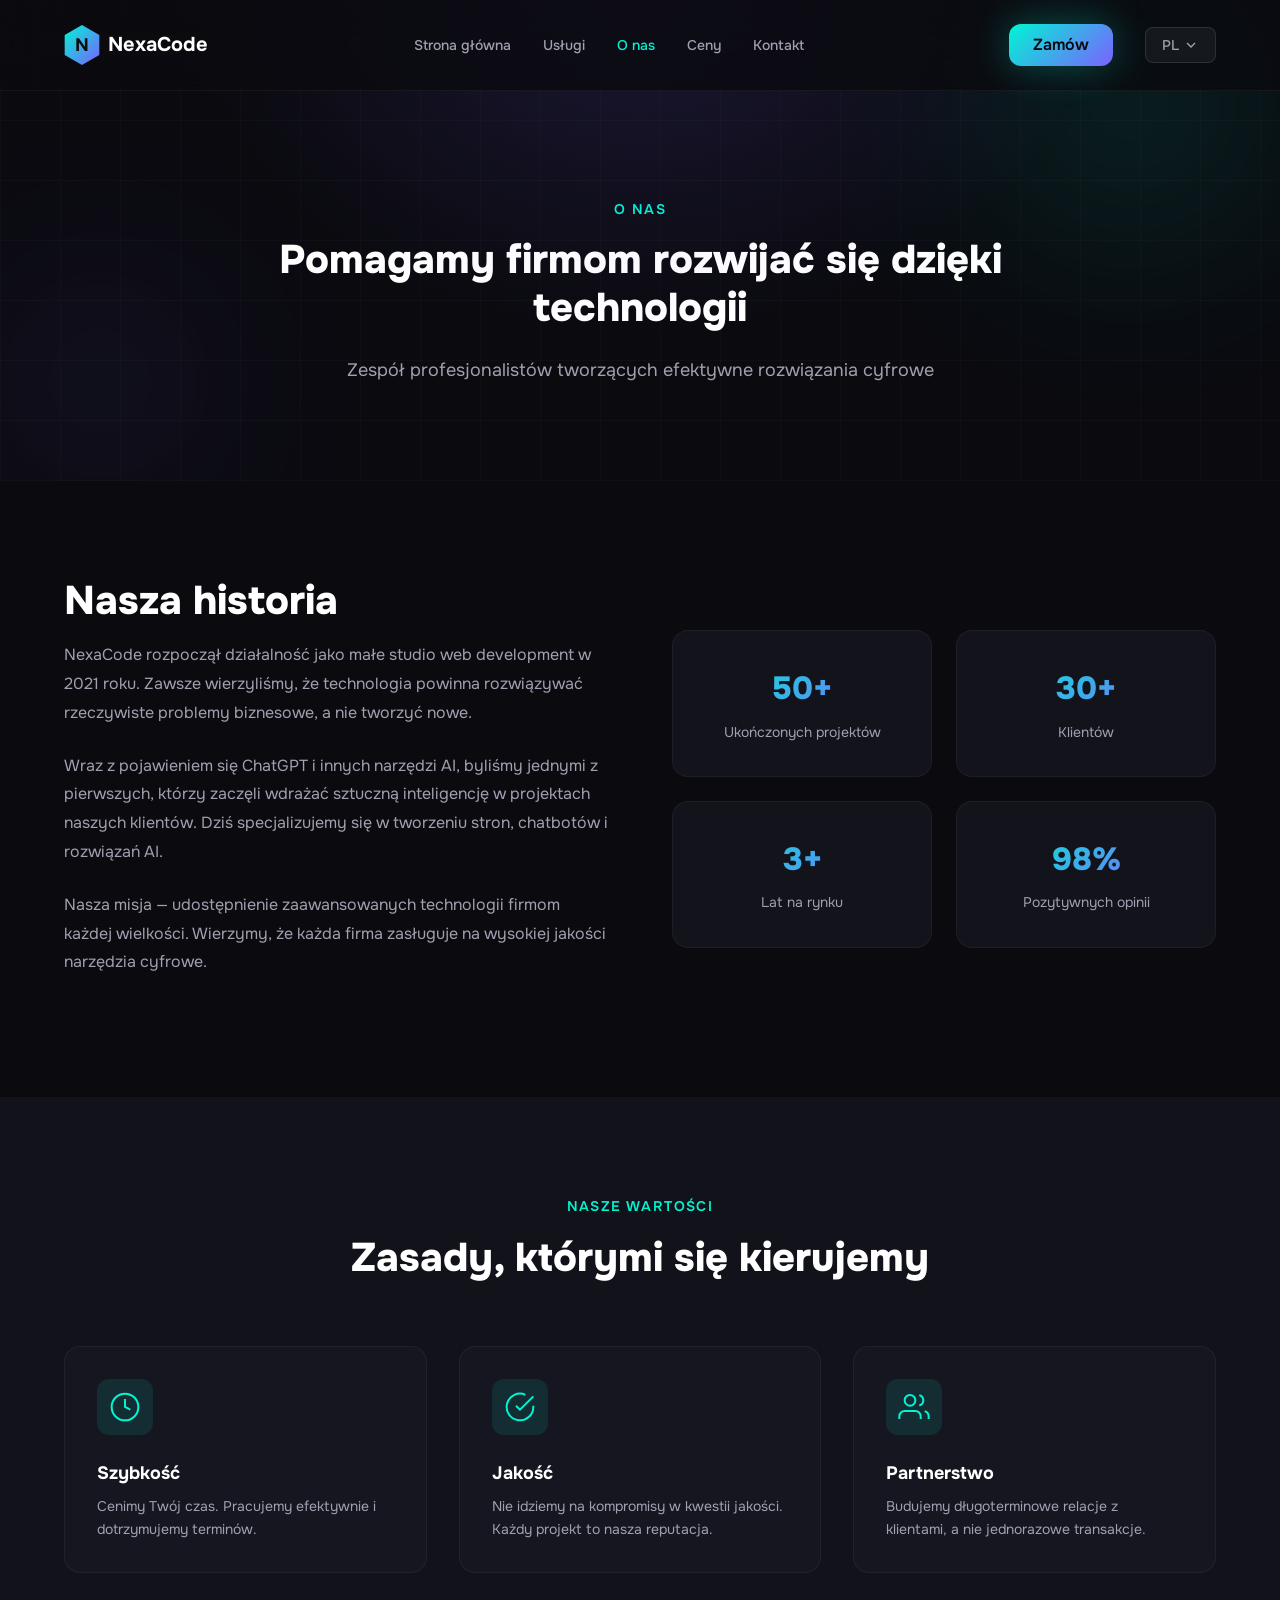
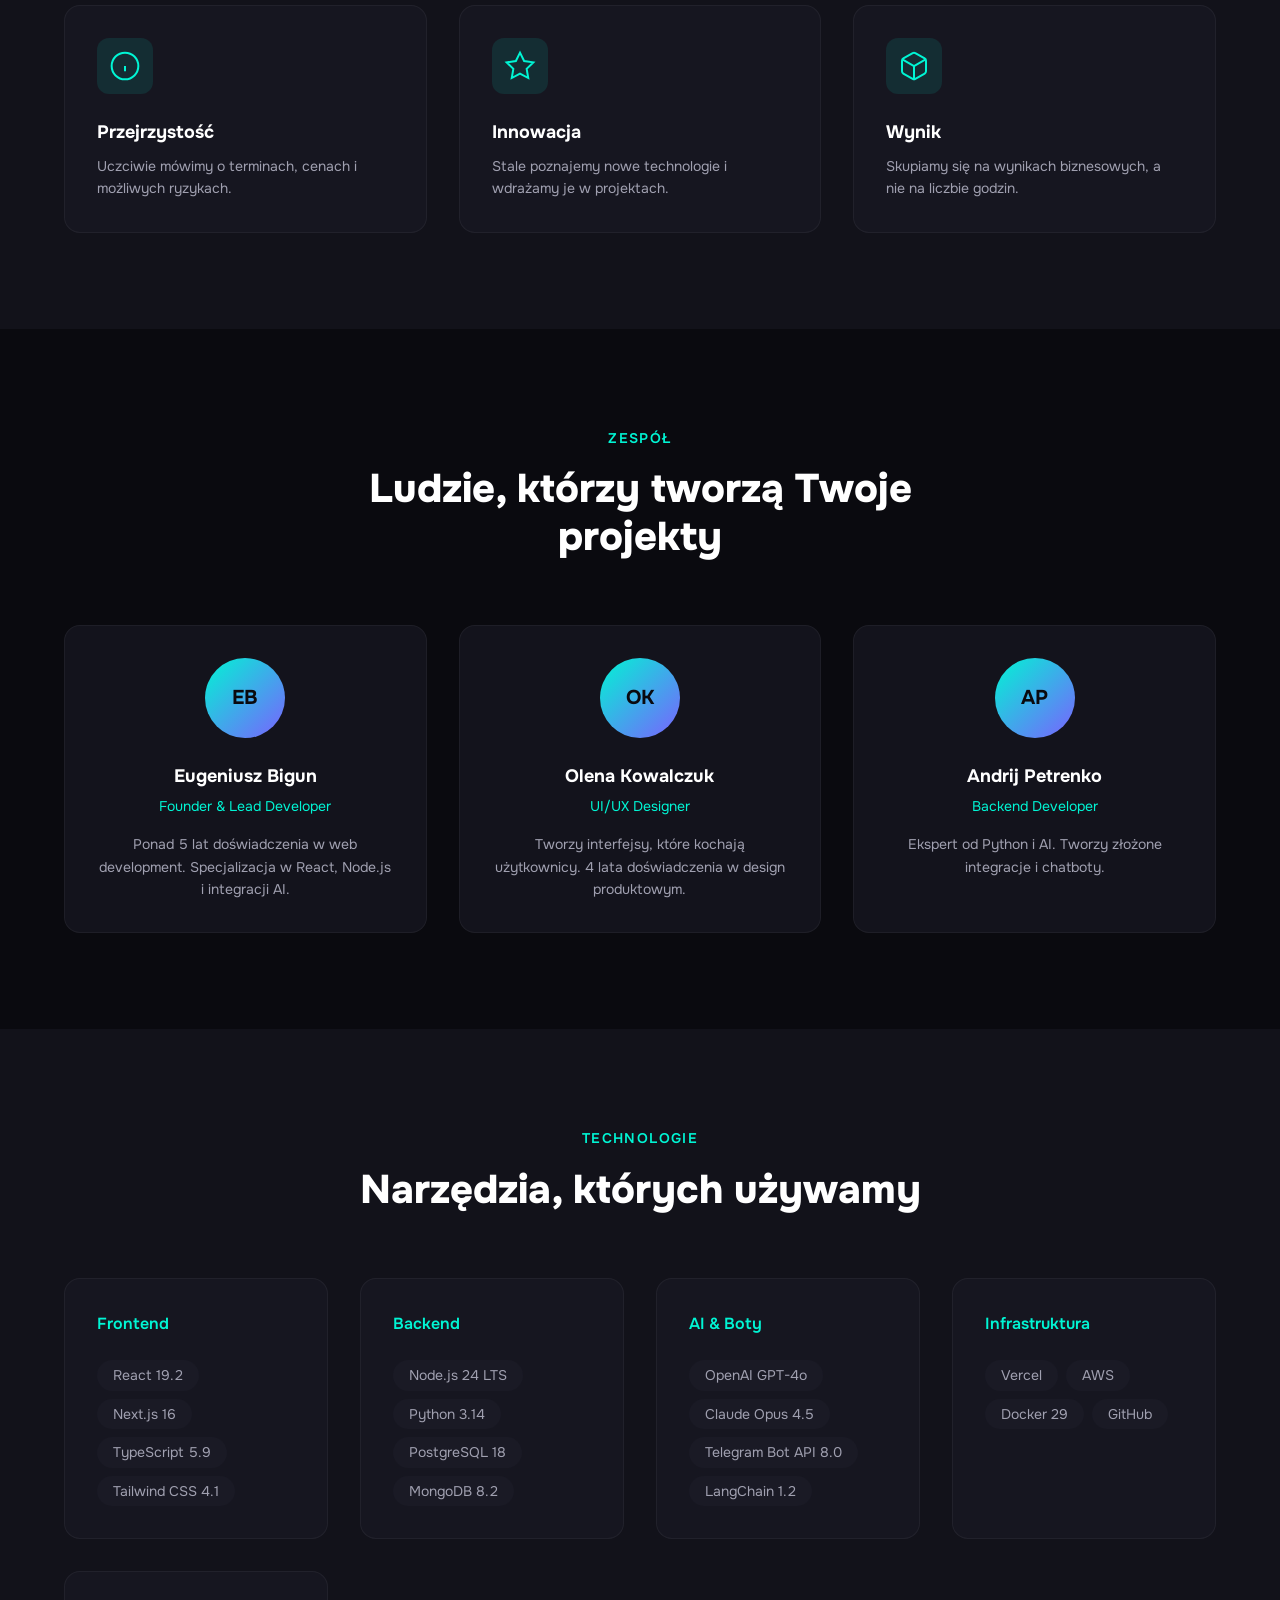
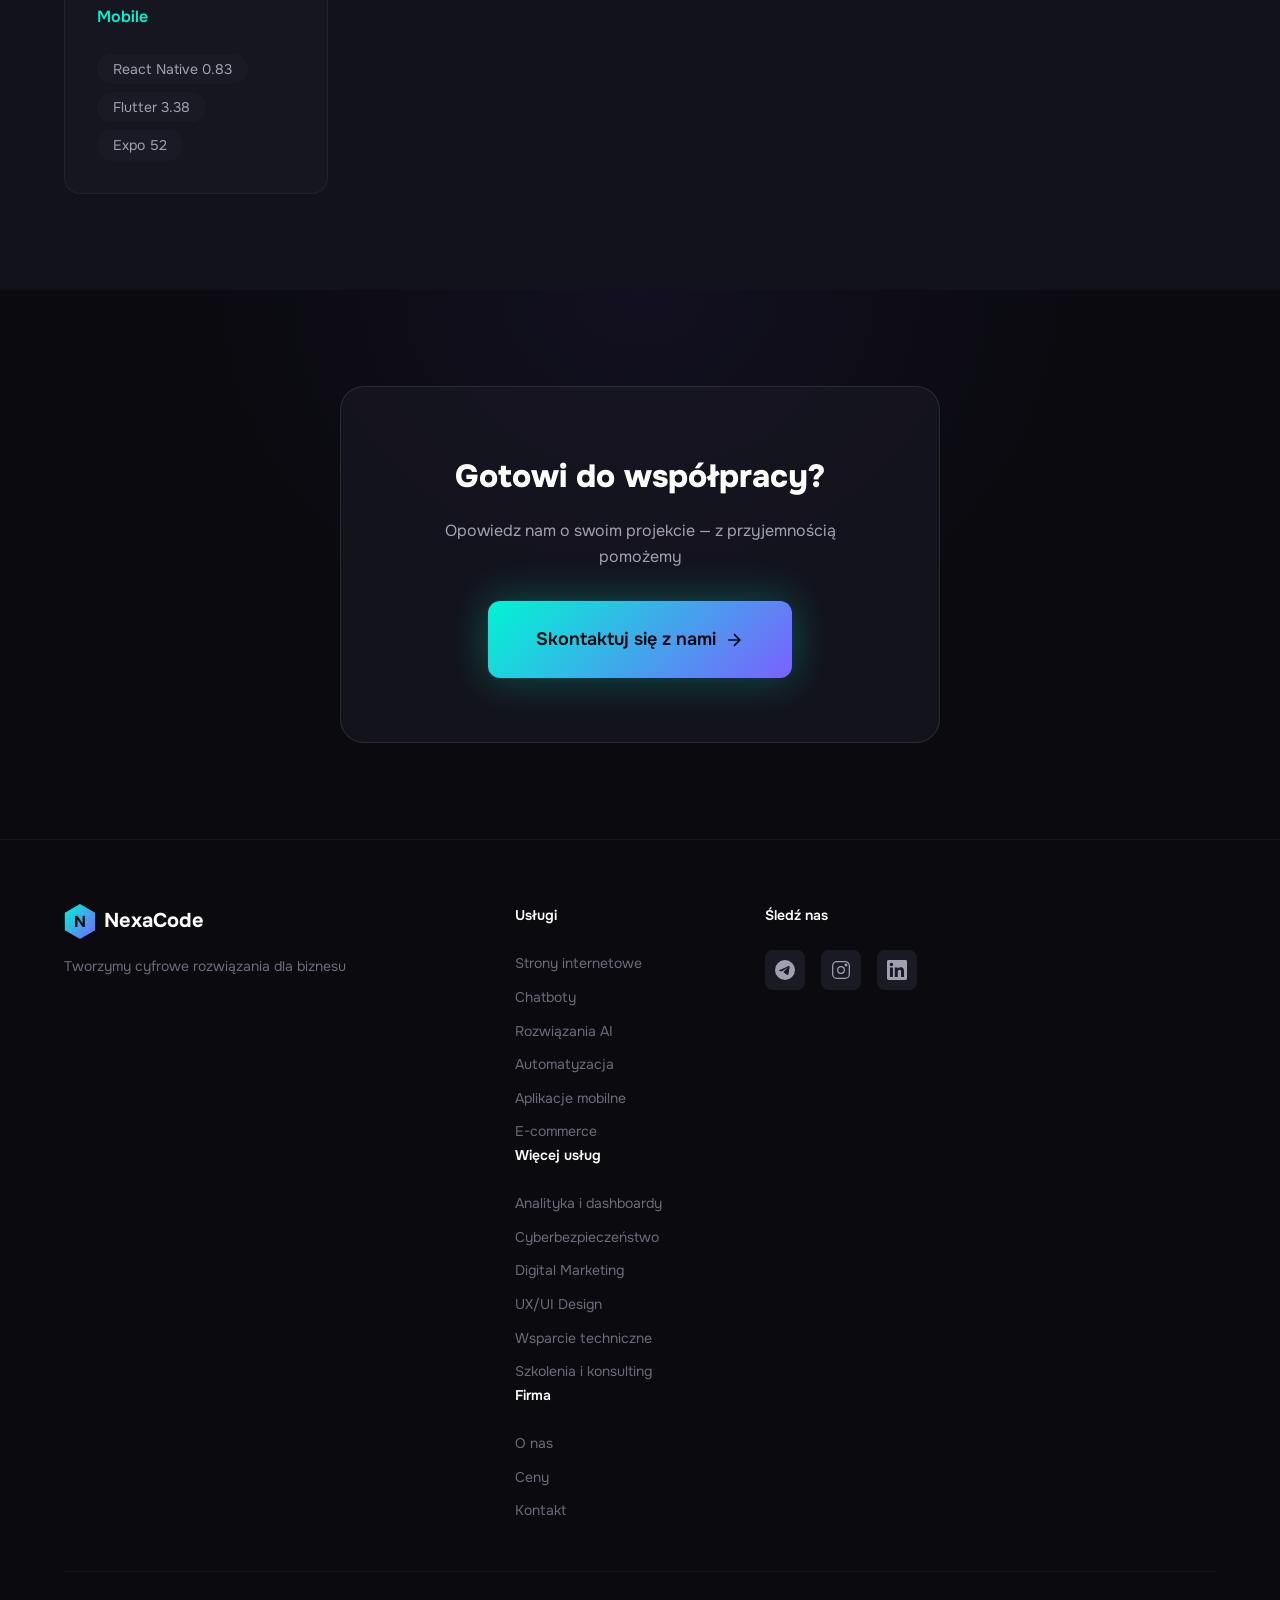
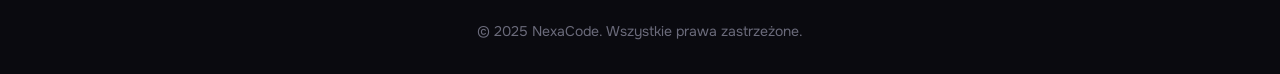
==== about.html @ 17b096fa "Initial commit" ====
<!DOCTYPE html>
<html lang="pl">
<head>
    <meta charset="UTF-8">
    <meta name="viewport" content="width=device-width, initial-scale=1.0">
    <title>O nas | NexaCode</title>
    <meta name="description" content="Zespół NexaCode — profesjonaliści w tworzeniu stron, chatbotów i rozwiązań AI">
    <link rel="preconnect" href="https://fonts.googleapis.com">
    <link rel="preconnect" href="https://fonts.gstatic.com" crossorigin>
    <link href="https://fonts.googleapis.com/css2?family=Onest:wght@300;400;500;600;700;800&display=swap" rel="stylesheet">
    <link rel="stylesheet" href="styles.css">
</head>
<body>
    <!-- Header -->
    <header class="header">
        <div class="container">
            <a href="index.html" class="logo">
                <svg class="logo-icon-svg" width="36" height="40" viewBox="0 0 36 40" fill="none">
                    <defs>
                        <linearGradient id="hexGradient" x1="0%" y1="0%" x2="100%" y2="100%">
                            <stop offset="0%" style="stop-color:#00F5D4"/>
                            <stop offset="100%" style="stop-color:#7B61FF"/>
                        </linearGradient>
                    </defs>
                    <path d="M18 0L35.3205 10V30L18 40L0.679492 30V10L18 0Z" fill="url(#hexGradient)"/>
                    <text x="18" y="26" text-anchor="middle" fill="#0D0D0D" font-family="Onest, sans-serif" font-size="18" font-weight="700">N</text>
                </svg>
                <span class="logo-text">NexaCode</span>
            </a>
            <nav class="nav">
                <ul class="nav-list">
                    <li><a href="index.html" data-i18n="home">Strona główna</a></li>
                    <li><a href="services.html" data-i18n="services">Usługi</a></li>
                    <li><a href="about.html" class="active" data-i18n="about">O nas</a></li>
                    <li><a href="pricing.html" data-i18n="pricing">Ceny</a></li>
                    <li><a href="contact.html" data-i18n="contact">Kontakt</a></li>
                </ul>
            </nav>
            <div class="header-actions">
                <a href="contact.html" class="btn btn-primary header-cta" data-i18n="order-button">Zamów</a>
                <div class="lang-switcher">
                    <button class="lang-switcher-toggle">
                        <span class="lang-current">PL</span>
                        <svg viewBox="0 0 24 24" fill="none" stroke="currentColor" stroke-width="2" width="16" height="16">
                            <path d="M6 9l6 6 6-6"/>
                        </svg>
                    </button>
                    <div class="lang-dropdown">
                        <button class="lang-option lang-btn" data-lang="pl">🇵🇱 Polski</button>
                        <button class="lang-option lang-btn" data-lang="uk">🇺🇦 Українська</button>
                        <button class="lang-option lang-btn" data-lang="en">🇬🇧 English</button>
                    </div>
                </div>
            </div>
            <button class="mobile-menu-btn" aria-label="Menu">
                <span></span>
                <span></span>
                <span></span>
            </button>
        </div>
    </header>

    <!-- Page Hero -->
    <section class="page-hero">
        <div class="hero-bg">
            <div class="hero-gradient"></div>
            <div class="grid-pattern"></div>
            <div class="blob-container">
                <div class="blob blob-1"></div>
                <div class="blob blob-2"></div>
            </div>
        </div>
        <div class="container">
            <div class="page-hero-content">
                <span class="section-label" data-i18n="about-page-title">O nas</span>
                <h1 class="page-title" data-i18n="about-intro-title">Pomagamy firmom rozwijać się dzięki technologii</h1>
                <p class="page-description" data-i18n="about-page-description">Zespół profesjonalistów tworzących efektywne rozwiązania cyfrowe</p>
            </div>
        </div>
    </section>

    <!-- Story Section -->
    <section class="about-story">
        <div class="container">
            <div class="story-grid">
                <div class="story-content">
                    <h2 class="section-title" data-i18n="our-story">Nasza historia</h2>
                    <p data-i18n="story-p1">
                        NexaCode rozpoczął działalność jako małe studio web development w 2021 roku. 
                        Zawsze wierzyliśmy, że technologia powinna rozwiązywać rzeczywiste problemy biznesowe, 
                        a nie tworzyć nowe.
                    </p>
                    <p data-i18n="story-p2">
                        Wraz z pojawieniem się ChatGPT i innych narzędzi AI, byliśmy jednymi z pierwszych, 
                        którzy zaczęli wdrażać sztuczną inteligencję w projektach naszych klientów. Dziś 
                        specjalizujemy się w tworzeniu stron, chatbotów i rozwiązań AI.
                    </p>
                    <p data-i18n="story-p3">
                        Nasza misja — udostępnienie zaawansowanych technologii firmom każdej wielkości. 
                        Wierzymy, że każda firma zasługuje na wysokiej jakości narzędzia cyfrowe.
                    </p>
                </div>
                <div class="story-stats">
                    <div class="story-stat">
                        <span class="story-stat-number">50+</span>
                        <span class="story-stat-label" data-i18n="completed-projects">Ukończonych projektów</span>
                    </div>
                    <div class="story-stat">
                        <span class="story-stat-number">30+</span>
                        <span class="story-stat-label" data-i18n="satisfied-clients">Zadowolonych klientów</span>
                    </div>
                    <div class="story-stat">
                        <span class="story-stat-number">3+</span>
                        <span class="story-stat-label" data-i18n="years-on-market">Lat na rynku</span>
                    </div>
                    <div class="story-stat">
                        <span class="story-stat-number">98%</span>
                        <span class="story-stat-label" data-i18n="positive-reviews">Pozytywnych opinii</span>
                    </div>
                </div>
            </div>
        </div>
    </section>

    <!-- Values Section -->
    <section class="values">
        <div class="container">
            <div class="section-header">
                <span class="section-label" data-i18n="our-values-title">Nasze wartości</span>
                <h2 class="section-title" data-i18n="principles-we-work-by">Zasady, którymi się kierujemy</h2>
            </div>
            <div class="values-grid">
                <div class="value-card">
                    <div class="value-icon">
                        <svg width="32" height="32" viewBox="0 0 24 24" fill="none" stroke="currentColor" stroke-width="1.5">
                            <path d="M12 22c5.523 0 10-4.477 10-10S17.523 2 12 2 2 6.477 2 12s4.477 10 10 10z"/>
                            <path d="M12 6v6l4 2"/>
                        </svg>
                    </div>
                    <h3 class="value-title" data-i18n="speed">Szybkość</h3>
                    <p class="value-description" data-i18n="speed-desc">Cenimy Twój czas. Pracujemy efektywnie i dotrzymujemy terminów.</p>
                </div>
                <div class="value-card">
                    <div class="value-icon">
                        <svg width="32" height="32" viewBox="0 0 24 24" fill="none" stroke="currentColor" stroke-width="1.5">
                            <path d="M22 11.08V12a10 10 0 1 1-5.93-9.14"/>
                            <polyline points="22,4 12,14.01 9,11.01"/>
                        </svg>
                    </div>
                    <h3 class="value-title" data-i18n="value-2-title">Jakość</h3>
                    <p class="value-description" data-i18n="value-2-description">Nie idziemy na kompromisy w kwestii jakości. Każdy projekt to nasza reputacja.</p>
                </div>
                <div class="value-card">
                    <div class="value-icon">
                        <svg width="32" height="32" viewBox="0 0 24 24" fill="none" stroke="currentColor" stroke-width="1.5">
                            <path d="M17 21v-2a4 4 0 0 0-4-4H5a4 4 0 0 0-4 4v2"/>
                            <circle cx="9" cy="7" r="4"/>
                            <path d="M23 21v-2a4 4 0 0 0-3-3.87"/>
                            <path d="M16 3.13a4 4 0 0 1 0 7.75"/>
                        </svg>
                    </div>
                    <h3 class="value-title" data-i18n="partnership">Partnerstwo</h3>
                    <p class="value-description" data-i18n="partnership-desc">Budujemy długoterminowe relacje z klientami, a nie jednorazowe transakcje.</p>
                </div>
                <div class="value-card">
                    <div class="value-icon">
                        <svg width="32" height="32" viewBox="0 0 24 24" fill="none" stroke="currentColor" stroke-width="1.5">
                            <circle cx="12" cy="12" r="10"/>
                            <line x1="12" y1="16" x2="12" y2="12"/>
                            <line x1="12" y1="8" x2="12.01" y2="8"/>
                        </svg>
                    </div>
                    <h3 class="value-title" data-i18n="value-4-title">Przejrzystość</h3>
                    <p class="value-description" data-i18n="value-4-description">Uczciwie mówimy o terminach, cenach i możliwych ryzykach.</p>
                </div>
                <div class="value-card">
                    <div class="value-icon">
                        <svg width="32" height="32" viewBox="0 0 24 24" fill="none" stroke="currentColor" stroke-width="1.5">
                            <polygon points="12 2 15.09 8.26 22 9.27 17 14.14 18.18 21.02 12 17.77 5.82 21.02 7 14.14 2 9.27 8.91 8.26 12 2"/>
                        </svg>
                    </div>
                    <h3 class="value-title" data-i18n="value-1-title">Innowacja</h3>
                    <p class="value-description" data-i18n="value-1-description">Stale poznajemy nowe technologie i wdrażamy je w projektach.</p>
                </div>
                <div class="value-card">
                    <div class="value-icon">
                        <svg width="32" height="32" viewBox="0 0 24 24" fill="none" stroke="currentColor" stroke-width="1.5">
                            <path d="M21 16V8a2 2 0 0 0-1-1.73l-7-4a2 2 0 0 0-2 0l-7 4A2 2 0 0 0 3 8v8a2 2 0 0 0 1 1.73l7 4a2 2 0 0 0 2 0l7-4A2 2 0 0 0 21 16z"/>
                            <polyline points="3.27,6.96 12,12.01 20.73,6.96"/>
                            <line x1="12" y1="22.08" x2="12" y2="12"/>
                        </svg>
                    </div>
                    <h3 class="value-title" data-i18n="result">Wynik</h3>
                    <p class="value-description" data-i18n="result-desc">Skupiamy się na wynikach biznesowych, a nie na liczbie godzin.</p>
                </div>
            </div>
        </div>
    </section>

    <!-- Team Section -->
    <section class="team">
        <div class="container">
            <div class="section-header">
                <span class="section-label" data-i18n="team">Zespół</span>
                <h2 class="section-title" data-i18n="our-team-title">Ludzie, którzy tworzą Twoje projekty</h2>
            </div>
            <div class="team-grid">
                <div class="team-member">
                    <div class="member-avatar">
                        <span>EB</span>
                    </div>
                    <h3 class="member-name" data-i18n="team-member-1-name">Eugeniusz Bigun</h3>
                    <p class="member-role" data-i18n="team-member-1-position">Founder & Lead Developer</p>
                    <p class="member-bio" data-i18n="team-member-1-description">Ponad 5 lat doświadczenia w web development. Specjalizacja w React, Node.js i integracji AI.</p>
                </div>
                <div class="team-member">
                    <div class="member-avatar">
                        <span>OK</span>
                    </div>
                    <h3 class="member-name" data-i18n="team-member-2-name">Olena Kowalczuk</h3>
                    <p class="member-role" data-i18n="team-member-2-position">UI/UX Designer</p>
                    <p class="member-bio" data-i18n="team-member-2-description">Tworzy interfejsy, które kochają użytkownicy. 4 lata doświadczenia w design produktowym.</p>
                </div>
                <div class="team-member">
                    <div class="member-avatar">
                        <span>AP</span>
                    </div>
                    <h3 class="member-name" data-i18n="team-member-3-name">Andrij Petrenko</h3>
                    <p class="member-role" data-i18n="team-member-3-position">Backend Developer</p>
                    <p class="member-bio" data-i18n="team-member-3-description">Ekspert od Python i AI. Tworzy złożone integracje i chatboty.</p>
                </div>
            </div>
        </div>
    </section>

    <!-- Technologies Section -->
    <section class="technologies">
        <div class="container">
            <div class="section-header">
                <span class="section-label" data-i18n="technologies">Technologie</span>
                <h2 class="section-title" data-i18n="our-tech-title">Narzędzia, których używamy</h2>
            </div>
            <div class="tech-grid">
                <div class="tech-category">
                    <h3>Frontend</h3>
                    <div class="tech-list">
                        <span class="tech-item">React 19.2</span>
                        <span class="tech-item">Next.js 16</span>
                        <span class="tech-item">TypeScript 5.9</span>
                        <span class="tech-item">Tailwind CSS 4.1</span>
                    </div>
                </div>
                <div class="tech-category">
                    <h3>Backend</h3>
                    <div class="tech-list">
                        <span class="tech-item">Node.js 24 LTS</span>
                        <span class="tech-item">Python 3.14</span>
                        <span class="tech-item">PostgreSQL 18</span>
                        <span class="tech-item">MongoDB 8.2</span>
                    </div>
                </div>
                <div class="tech-category">
                    <h3 data-i18n="ai-and-bots">AI & Boty</h3>
                    <div class="tech-list">
                        <span class="tech-item">OpenAI GPT-4o</span>
                        <span class="tech-item">Claude Opus 4.5</span>
                        <span class="tech-item">Telegram Bot API 8.0</span>
                        <span class="tech-item">LangChain 1.2</span>
                    </div>
                </div>
                <div class="tech-category">
                    <h3 data-i18n="infrastructure">Infrastruktura</h3>
                    <div class="tech-list">
                        <span class="tech-item">Vercel</span>
                        <span class="tech-item">AWS</span>
                        <span class="tech-item">Docker 29</span>
                        <span class="tech-item">GitHub</span>
                    </div>
                </div>
                <div class="tech-category">
                    <h3 data-i18n="mobile-apps">Mobile</h3>
                    <div class="tech-list">
                        <span class="tech-item">React Native 0.83</span>
                        <span class="tech-item">Flutter 3.38</span>
                        <span class="tech-item">Expo 52</span>
                    </div>
                </div>
            </div>
        </div>
    </section>

    <!-- CTA Section -->
    <section class="cta">
        <div class="container">
            <div class="cta-content">
                <h2 class="cta-title" data-i18n="ready-to-work-title">Gotowi do współpracy?</h2>
                <p class="cta-description" data-i18n="ready-to-work-description">Opowiedz nam o swoim projekcie — z przyjemnością pomożemy</p>
                <a href="contact.html" class="btn btn-primary btn-lg">
                    <span data-i18n="contact-us-cta">Skontaktuj się z nami</span>
                    <svg width="20" height="20" viewBox="0 0 24 24" fill="none" stroke="currentColor" stroke-width="2">
                        <path d="M5 12h14M12 5l7 7-7 7"/>
                    </svg>
                </a>
            </div>
        </div>
    </section>

    <!-- Footer -->
    <footer class="footer">
        <div class="container">
            <div class="footer-content">
                <div class="footer-brand">
                    <a href="index.html" class="logo">
                        <svg class="logo-icon-svg" width="32" height="35" viewBox="0 0 36 40" fill="none">
                            <defs>
                                <linearGradient id="hexGradientFooter" x1="0%" y1="0%" x2="100%" y2="100%">
                                    <stop offset="0%" style="stop-color:#00F5D4"/>
                                    <stop offset="100%" style="stop-color:#7B61FF"/>
                                </linearGradient>
                            </defs>
                            <path d="M18 0L35.3205 10V30L18 40L0.679492 30V10L18 0Z" fill="url(#hexGradientFooter)"/>
                            <text x="18" y="26" text-anchor="middle" fill="#0D0D0D" font-family="Onest, sans-serif" font-size="18" font-weight="700">N</text>
                        </svg>
                        <span class="logo-text">NexaCode</span>
                    </a>
                    <p class="footer-description" data-i18n="footer-tagline">Tworzymy cyfrowe rozwiązania dla biznesu</p>
                </div>
                <div class="footer-links">
                    <div class="footer-column">
                        <h4 data-i18n="footer-services-heading">Usługi</h4>
                        <ul>
                            <li><a href="services.html#websites" data-i18n="websites-title">Strony internetowe</a></li>
                            <li><a href="services.html#chatbots" data-i18n="chatbots-title">Chatboty</a></li>
                            <li><a href="services.html#ai" data-i18n="ai-solutions-title">Rozwiązania AI</a></li>
                            <li><a href="services.html#automation" data-i18n="automation-title">Automatyzacja</a></li>
                            <li><a href="services.html#mobile-apps" data-i18n="mobile-apps-title">Aplikacje mobilne</a></li>
                            <li><a href="services.html#ecommerce" data-i18n="ecommerce-title">E-commerce</a></li>
                        </ul>
                    </div>
                    <div class="footer-column">
                        <h4 data-i18n="footer-more-services">Więcej usług</h4>
                        <ul>
                            <li><a href="services.html#analytics" data-i18n="analytics-title">Analityka</a></li>
                            <li><a href="services.html#security" data-i18n="security-title">Cyberbezpieczeństwo</a></li>
                            <li><a href="services.html#marketing" data-i18n="marketing-title">Digital Marketing</a></li>
                            <li><a href="services.html#design" data-i18n="design-title">UX/UI Design</a></li>
                            <li><a href="services.html#support" data-i18n="support-title">Wsparcie techniczne</a></li>
                            <li><a href="services.html#consulting" data-i18n="consulting-title">Szkolenia</a></li>
                        </ul>
                    </div>
                    <div class="footer-column">
                        <h4 data-i18n="footer-company-heading">Firma</h4>
                        <ul>
                            <li><a href="about.html" data-i18n="about">O nas</a></li>
                            <li><a href="pricing.html" data-i18n="pricing">Ceny</a></li>
                            <li><a href="contact.html" data-i18n="contact">Kontakt</a></li>
                        </ul>
                    </div>
                </div>
                <div class="footer-social">
                    <h4 data-i18n="footer-follow-us-heading">Śledź nas</h4>
                    <div class="social-links">
                        <a href="#" class="social-link" aria-label="Telegram">
                            <svg width="20" height="20" viewBox="0 0 24 24" fill="currentColor">
                                <path d="M11.944 0A12 12 0 0 0 0 12a12 12 0 0 0 12 12 12 12 0 0 0 12-12A12 12 0 0 0 12 0a12 12 0 0 0-.056 0zm4.962 7.224c.1-.002.321.023.465.14a.506.506 0 0 1 .171.325c.016.093.036.306.02.472-.18 1.898-.962 6.502-1.36 8.627-.168.9-.499 1.201-.82 1.23-.696.065-1.225-.46-1.9-.902-1.056-.693-1.653-1.124-2.678-1.8-1.185-.78-.417-1.21.258-1.91.177-.184 3.247-2.977 3.307-3.23.007-.032.014-.15-.056-.212s-.174-.041-.249-.024c-.106.024-1.793 1.14-5.061 3.345-.48.33-.913.49-1.302.48-.428-.008-1.252-.241-1.865-.44-.752-.245-1.349-.374-1.297-.789.027-.216.325-.437.893-.663 3.498-1.524 5.83-2.529 6.998-3.014 3.332-1.386 4.025-1.627 4.476-1.635z"/>
                            </svg>
                        </a>
                        <a href="#" class="social-link" aria-label="Instagram">
                            <svg width="20" height="20" viewBox="0 0 24 24" fill="none" stroke="currentColor" stroke-width="1.5">
                                <rect x="2" y="2" width="20" height="20" rx="5"/>
                                <circle cx="12" cy="12" r="4"/>
                                <circle cx="18" cy="6" r="1"/>
                            </svg>
                        </a>
                        <a href="#" class="social-link" aria-label="LinkedIn">
                            <svg width="20" height="20" viewBox="0 0 24 24" fill="currentColor">
                                <path d="M20.447 20.452h-3.554v-5.569c0-1.328-.027-3.037-1.852-3.037-1.853 0-2.136 1.445-2.136 2.939v5.667H9.351V9h3.414v1.561h.046c.477-.9 1.637-1.85 3.37-1.85 3.601 0 4.267 2.37 4.267 5.455v6.286zM5.337 7.433c-1.144 0-2.063-.926-2.063-2.065 0-1.138.92-2.063 2.063-2.063 1.14 0 2.064.925 2.064 2.063 0 1.139-.925 2.065-2.064 2.065zm1.782 13.019H3.555V9h3.564v11.452zM22.225 0H1.771C.792 0 0 .774 0 1.729v20.542C0 23.227.792 24 1.771 24h20.451C23.2 24 24 23.227 24 22.271V1.729C24 .774 23.2 0 22.222 0h.003z"/>
                            </svg>
                        </a>
                    </div>
                </div>
            </div>
            <div class="footer-bottom">
                <p data-i18n="footer-copyright">© 2025 NexaCode. Wszystkie prawa zastrzeżone.</p>
            </div>
        </div>
    </footer>

    <!-- Mobile Menu -->
    <div class="mobile-menu">
        <nav class="mobile-nav">
            <ul>
                <li><a href="index.html" data-i18n="home">Strona główna</a></li>
                <li><a href="services.html" data-i18n="services">Usługi</a></li>
                <li><a href="about.html" data-i18n="about">O nas</a></li>
                <li><a href="pricing.html" data-i18n="pricing">Ceny</a></li>
                <li><a href="contact.html" data-i18n="contact">Kontakt</a></li>
            </ul>
            <a href="contact.html" class="btn btn-primary btn-block" data-i18n="order-button">Zamów</a>
            <div class="mobile-lang-switcher">
                <button class="lang-btn" data-lang="pl">🇵🇱 PL</button>
                <button class="lang-btn" data-lang="uk">🇺🇦 UA</button>
                <button class="lang-btn" data-lang="en">🇬🇧 EN</button>
            </div>
        </nav>
    </div>

    <script src="translations.js"></script>
    <script src="script.js"></script>
</body>
</html>
---- styles.css ----
/* ===== CSS Variables ===== */
:root {
    /* Colors - Cyberpunk/Neon theme */
    --color-bg-primary: #0a0a0f;
    --color-bg-secondary: #12121a;
    --color-bg-tertiary: #1a1a25;
    --color-bg-card: rgba(26, 26, 37, 0.6);
    --color-bg-card-hover: rgba(35, 35, 50, 0.8);
    
    --color-text-primary: #ffffff;
    --color-text-secondary: #a0a0b0;
    --color-text-muted: #6b6b7b;
    
    --color-accent-primary: #00f5d4;
    --color-accent-secondary: #7b61ff;
    --color-accent-tertiary: #ff6b6b;
    
    --gradient-primary: linear-gradient(135deg, #00f5d4 0%, #7b61ff 100%);
    --gradient-secondary: linear-gradient(135deg, #7b61ff 0%, #ff6b6b 100%);
    --gradient-bg: radial-gradient(ellipse at 50% 0%, rgba(123, 97, 255, 0.15) 0%, transparent 50%);
    
    /* Typography */
    --font-family: 'Onest', -apple-system, BlinkMacSystemFont, 'Segoe UI', sans-serif;
    
    --font-size-xs: 0.75rem;
    --font-size-sm: 0.875rem;
    --font-size-base: 1rem;
    --font-size-lg: 1.125rem;
    --font-size-xl: 1.25rem;
    --font-size-2xl: 1.5rem;
    --font-size-3xl: 2rem;
    --font-size-4xl: 2.5rem;
    --font-size-5xl: 3.5rem;
    --font-size-6xl: 4.5rem;
    
    /* Spacing */
    --spacing-xs: 0.25rem;
    --spacing-sm: 0.5rem;
    --spacing-md: 1rem;
    --spacing-lg: 1.5rem;
    --spacing-xl: 2rem;
    --spacing-2xl: 3rem;
    --spacing-3xl: 4rem;
    --spacing-4xl: 6rem;
    
    /* Border Radius */
    --radius-sm: 0.375rem;
    --radius-md: 0.5rem;
    --radius-lg: 0.75rem;
    --radius-xl: 1rem;
    --radius-2xl: 1.5rem;
    --radius-full: 9999px;
    
    /* Shadows */
    --shadow-sm: 0 1px 2px rgba(0, 0, 0, 0.3);
    --shadow-md: 0 4px 6px rgba(0, 0, 0, 0.3);
    --shadow-lg: 0 10px 15px rgba(0, 0, 0, 0.3);
    --shadow-xl: 0 20px 25px rgba(0, 0, 0, 0.3);
    --shadow-glow: 0 0 40px rgba(0, 245, 212, 0.3);
    --shadow-glow-purple: 0 0 40px rgba(123, 97, 255, 0.3);
    
    /* Transitions */
    --transition-fast: 0.15s ease;
    --transition-base: 0.3s ease;
    --transition-slow: 0.5s ease;
    
    /* Container */
    --container-max-width: 1200px;
    --container-padding: 1.5rem;
}

/* ===== Reset & Base ===== */
*, *::before, *::after {
    margin: 0;
    padding: 0;
    box-sizing: border-box;
}

html {
    scroll-behavior: smooth;
    font-size: 16px;
}

body {
    font-family: var(--font-family);
    font-size: var(--font-size-base);
    line-height: 1.6;
    color: var(--color-text-primary);
    background-color: var(--color-bg-primary);
    overflow-x: hidden;
    -webkit-font-smoothing: antialiased;
    -moz-osx-font-smoothing: grayscale;
}

a {
    color: inherit;
    text-decoration: none;
    transition: color var(--transition-fast);
}

ul, ol {
    list-style: none;
}

img {
    max-width: 100%;
    height: auto;
    display: block;
}

button, input, textarea, select {
    font-family: inherit;
    font-size: inherit;
    color: inherit;
    border: none;
    outline: none;
    background: none;
}

button {
    cursor: pointer;
}

/* ===== Utility Classes ===== */
.container {
    width: 100%;
    max-width: var(--container-max-width);
    margin: 0 auto;
    padding: 0 var(--container-padding);
}

.gradient-text {
    background: var(--gradient-primary);
    -webkit-background-clip: text;
    -webkit-text-fill-color: transparent;
    background-clip: text;
}

/* ===== Buttons ===== */
.btn {
    display: inline-flex;
    align-items: center;
    justify-content: center;
    gap: var(--spacing-sm);
    padding: var(--spacing-md) var(--spacing-xl);
    font-weight: 600;
    font-size: var(--font-size-base);
    border-radius: var(--radius-lg);
    transition: all var(--transition-base);
    white-space: nowrap;
}

.btn-primary {
    background: var(--gradient-primary);
    color: var(--color-bg-primary);
    box-shadow: var(--shadow-glow);
}

.btn-primary:hover {
    transform: translateY(-2px);
    box-shadow: 0 0 60px rgba(0, 245, 212, 0.4);
}

.btn-secondary {
    background: var(--color-bg-tertiary);
    color: var(--color-text-primary);
    border: 1px solid rgba(255, 255, 255, 0.1);
}

.btn-secondary:hover {
    background: var(--color-bg-card-hover);
    border-color: rgba(255, 255, 255, 0.2);
    transform: translateY(-2px);
}

.btn-lg {
    padding: var(--spacing-lg) var(--spacing-2xl);
    font-size: var(--font-size-lg);
}

.btn-block {
    width: 100%;
}

/* ===== Header ===== */
.header {
    position: fixed;
    top: 0;
    left: 0;
    right: 0;
    z-index: 1000;
    padding: var(--spacing-lg) 0;
    background: rgba(10, 10, 15, 0.8);
    backdrop-filter: blur(20px);
    border-bottom: 1px solid rgba(255, 255, 255, 0.05);
    transition: all var(--transition-base);
}

.header .container {
    display: flex;
    align-items: center;
    justify-content: space-between;
}

.logo {
    display: flex;
    align-items: center;
    gap: var(--spacing-sm);
    font-weight: 700;
    font-size: var(--font-size-xl);
}

.logo-icon {
    font-size: var(--font-size-2xl);
}

.logo-icon-svg {
    flex-shrink: 0;
    transition: transform var(--transition-base);
}

.logo:hover .logo-icon-svg {
    transform: rotate(15deg) scale(1.05);
}

.nav-list {
    display: flex;
    align-items: center;
    gap: var(--spacing-xl);
}

.nav-list a {
    font-size: var(--font-size-sm);
    font-weight: 500;
    color: var(--color-text-secondary);
    transition: color var(--transition-fast);
    white-space: nowrap;
}

.nav-list a:hover {
    color: var(--color-accent-primary);
}

.header-actions {
    display: flex;
    align-items: center;
    gap: var(--spacing-md);
}

.header-cta {
    padding: var(--spacing-sm) var(--spacing-lg);
}

.mobile-menu-btn {
    display: none;
    flex-direction: column;
    gap: 5px;
    padding: var(--spacing-sm);
}

.mobile-menu-btn span {
    display: block;
    width: 24px;
    height: 2px;
    background: var(--color-text-primary);
    transition: all var(--transition-base);
}

/* ===== Hero Section ===== */
.hero {
    position: relative;
    min-height: 100vh;
    display: flex;
    align-items: center;
    padding: calc(80px + var(--spacing-4xl)) 0 var(--spacing-4xl);
    overflow: hidden;
}

.hero-bg {
    position: absolute;
    inset: 0;
    pointer-events: none;
}

.hero-gradient {
    position: absolute;
    inset: 0;
    background: var(--gradient-bg);
}

/* Gradient Blob Effects */
.blob-container {
    position: absolute;
    inset: 0;
    overflow: hidden;
    pointer-events: none;
}

.blob {
    position: absolute;
    border-radius: 50%;
    filter: blur(80px);
    opacity: 0.4;
    animation: blobFloat 20s ease-in-out infinite;
}

.blob-1 {
    width: 500px;
    height: 500px;
    background: radial-gradient(circle, rgba(0, 245, 212, 0.3) 0%, transparent 70%);
    top: -150px;
    right: -100px;
    animation-delay: 0s;
}

.blob-2 {
    width: 400px;
    height: 400px;
    background: radial-gradient(circle, rgba(123, 97, 255, 0.25) 0%, transparent 70%);
    bottom: -100px;
    left: -100px;
    animation-delay: -7s;
}

.blob-3 {
    width: 300px;
    height: 300px;
    background: radial-gradient(circle, rgba(0, 245, 212, 0.2) 0%, transparent 70%);
    top: 50%;
    left: 50%;
    transform: translate(-50%, -50%);
    animation-delay: -14s;
}

@keyframes blobFloat {
    0%, 100% {
        transform: translate(0, 0) scale(1);
    }
    25% {
        transform: translate(30px, -30px) scale(1.05);
    }
    50% {
        transform: translate(-20px, 20px) scale(0.95);
    }
    75% {
        transform: translate(20px, 10px) scale(1.02);
    }
}

/* Grid Pattern Overlay */
.grid-pattern {
    position: absolute;
    inset: 0;
    background-image: 
        linear-gradient(rgba(255, 255, 255, 0.02) 1px, transparent 1px),
        linear-gradient(90deg, rgba(255, 255, 255, 0.02) 1px, transparent 1px);
    background-size: 60px 60px;
    pointer-events: none;
}

/* Animated Particles */
.particles-container {
    position: absolute;
    inset: 0;
    overflow: hidden;
    pointer-events: none;
}

.particle {
    position: absolute;
    width: 4px;
    height: 4px;
    background: var(--color-accent-primary);
    border-radius: 50%;
    opacity: 0;
    animation: particleFloat 8s ease-in-out infinite;
}

.particle:nth-child(1) { left: 10%; animation-delay: 0s; }
.particle:nth-child(2) { left: 20%; animation-delay: 1s; }
.particle:nth-child(3) { left: 30%; animation-delay: 2s; }
.particle:nth-child(4) { left: 40%; animation-delay: 3s; }
.particle:nth-child(5) { left: 50%; animation-delay: 4s; }
.particle:nth-child(6) { left: 60%; animation-delay: 5s; }
.particle:nth-child(7) { left: 70%; animation-delay: 6s; }
.particle:nth-child(8) { left: 80%; animation-delay: 7s; }
.particle:nth-child(9) { left: 90%; animation-delay: 0.5s; }
.particle:nth-child(10) { left: 15%; animation-delay: 1.5s; }
.particle:nth-child(11) { left: 25%; animation-delay: 2.5s; }
.particle:nth-child(12) { left: 35%; animation-delay: 3.5s; }
.particle:nth-child(13) { left: 45%; animation-delay: 4.5s; }
.particle:nth-child(14) { left: 55%; animation-delay: 5.5s; }
.particle:nth-child(15) { left: 65%; animation-delay: 6.5s; }
.particle:nth-child(16) { left: 75%; animation-delay: 7.5s; }
.particle:nth-child(17) { left: 85%; animation-delay: 0.2s; }
.particle:nth-child(18) { left: 95%; animation-delay: 1.2s; }
.particle:nth-child(19) { left: 5%; animation-delay: 2.2s; }
.particle:nth-child(20) { left: 12%; animation-delay: 3.2s; }

@keyframes particleFloat {
    0% {
        opacity: 0;
        transform: translateY(100vh) scale(0);
    }
    10% {
        opacity: 0.6;
    }
    90% {
        opacity: 0.6;
    }
    100% {
        opacity: 0;
        transform: translateY(-100px) scale(1);
    }
}

/* Section background effects */
.section-bg-effects {
    position: absolute;
    inset: 0;
    overflow: hidden;
    pointer-events: none;
    z-index: 0;
}

.section-blob {
    position: absolute;
    border-radius: 50%;
    filter: blur(100px);
    opacity: 0.15;
}

.section-blob-left {
    width: 400px;
    height: 400px;
    background: var(--color-accent-primary);
    left: -200px;
    top: 50%;
    transform: translateY(-50%);
}

.section-blob-right {
    width: 350px;
    height: 350px;
    background: var(--color-accent-secondary);
    right: -150px;
    top: 30%;
}

.hero-grid {
    position: absolute;
    inset: 0;
    background-image: 
        linear-gradient(rgba(255, 255, 255, 0.02) 1px, transparent 1px),
        linear-gradient(90deg, rgba(255, 255, 255, 0.02) 1px, transparent 1px);
    background-size: 60px 60px;
    mask-image: radial-gradient(ellipse at 50% 50%, black 30%, transparent 70%);
}

.hero-glow {
    position: absolute;
    top: 20%;
    left: 50%;
    transform: translateX(-50%);
    width: 800px;
    height: 600px;
    background: radial-gradient(ellipse, rgba(123, 97, 255, 0.2) 0%, transparent 60%);
    filter: blur(60px);
    animation: pulse 8s ease-in-out infinite;
}

@keyframes pulse {
    0%, 100% { opacity: 0.5; transform: translateX(-50%) scale(1); }
    50% { opacity: 0.8; transform: translateX(-50%) scale(1.1); }
}

.hero-content {
    position: relative;
    z-index: 1;
    max-width: 900px;
    margin: 0 auto;
    text-align: center;
}

.hero-badge {
    display: inline-flex;
    align-items: center;
    gap: var(--spacing-sm);
    padding: var(--spacing-sm) var(--spacing-lg);
    background: rgba(123, 97, 255, 0.1);
    border: 1px solid rgba(123, 97, 255, 0.3);
    border-radius: var(--radius-full);
    font-size: var(--font-size-sm);
    font-weight: 500;
    color: var(--color-accent-secondary);
    margin-bottom: var(--spacing-xl);
    animation: fadeInUp 0.8s ease forwards;
    animation-delay: 0.2s;
    opacity: 0;
}

.badge-dot {
    width: 8px;
    height: 8px;
    background: var(--color-accent-primary);
    border-radius: 50%;
    animation: blink 2s ease-in-out infinite;
}

@keyframes blink {
    0%, 100% { opacity: 1; }
    50% { opacity: 0.3; }
}

.hero-title {
    font-size: clamp(var(--font-size-3xl), 5vw, var(--font-size-5xl));
    font-weight: 800;
    line-height: 1.1;
    margin-bottom: var(--spacing-xl);
    letter-spacing: -0.02em;
    animation: fadeInUp 0.8s ease forwards;
    animation-delay: 0.4s;
    opacity: 0;
}

.hero-description {
    font-size: var(--font-size-lg);
    color: var(--color-text-secondary);
    max-width: 700px;
    margin: 0 auto var(--spacing-2xl);
    animation: fadeInUp 0.8s ease forwards;
    animation-delay: 0.6s;
    opacity: 0;
}

.hero-actions {
    display: flex;
    align-items: center;
    justify-content: center;
    gap: var(--spacing-lg);
    flex-wrap: wrap;
    margin-bottom: var(--spacing-3xl);
    animation: fadeInUp 0.8s ease forwards;
    animation-delay: 0.8s;
    opacity: 0;
}

.hero-stats {
    display: flex;
    align-items: center;
    justify-content: center;
    gap: var(--spacing-2xl);
    padding-top: var(--spacing-2xl);
    padding-bottom: var(--spacing-4xl);
    border-top: 1px solid rgba(255, 255, 255, 0.1);
    animation: fadeInUp 0.8s ease forwards;
    animation-delay: 1s;
    opacity: 0;
    position: relative;
    z-index: 1;
}

.stat-item {
    text-align: center;
}

.stat-number {
    display: block;
    font-size: var(--font-size-3xl);
    font-weight: 800;
    background: var(--gradient-primary);
    -webkit-background-clip: text;
    -webkit-text-fill-color: transparent;
    background-clip: text;
}

.stat-label {
    font-size: var(--font-size-sm);
    color: var(--color-text-muted);
}

.stat-divider {
    width: 1px;
    height: 40px;
    background: rgba(255, 255, 255, 0.1);
}

.hero-scroll {
    position: absolute;
    bottom: var(--spacing-lg);
    left: 50%;
    transform: translateX(-50%);
    display: flex;
    flex-direction: column;
    align-items: center;
    gap: var(--spacing-sm);
    color: var(--color-text-muted);
    font-size: var(--font-size-xs);
    animation: fadeIn 1s ease forwards;
    animation-delay: 1.2s;
    z-index: 0;
    opacity: 0;
}

.scroll-indicator {
    width: 24px;
    height: 40px;
    border: 2px solid rgba(255, 255, 255, 0.2);
    border-radius: var(--radius-full);
    display: flex;
    justify-content: center;
    padding-top: var(--spacing-sm);
}

.scroll-dot {
    width: 4px;
    height: 8px;
    background: var(--color-accent-primary);
    border-radius: var(--radius-full);
    animation: scrollBounce 2s ease-in-out infinite;
}

@keyframes scrollBounce {
    0%, 100% { transform: translateY(0); opacity: 1; }
    50% { transform: translateY(12px); opacity: 0.3; }
}

@keyframes fadeInUp {
    from {
        opacity: 0;
        transform: translateY(30px);
    }
    to {
        opacity: 1;
        transform: translateY(0);
    }
}

@keyframes fadeIn {
    from { opacity: 0; }
    to { opacity: 1; }
}

/* ===== Section Styles ===== */
section {
    padding: var(--spacing-4xl) 0;
}

.section-header {
    text-align: center;
    max-width: 700px;
    margin: 0 auto var(--spacing-3xl);
}

.section-label {
    display: inline-block;
    font-size: var(--font-size-sm);
    font-weight: 600;
    color: var(--color-accent-primary);
    text-transform: uppercase;
    letter-spacing: 0.1em;
    margin-bottom: var(--spacing-md);
}

.section-title {
    font-size: clamp(var(--font-size-2xl), 4vw, var(--font-size-4xl));
    font-weight: 800;
    line-height: 1.2;
    margin-bottom: var(--spacing-md);
}

.section-description {
    font-size: var(--font-size-lg);
    color: var(--color-text-secondary);
}

/* ===== Services Section ===== */
.services {
    background: var(--color-bg-secondary);
}

.services-grid {
    display: grid;
    grid-template-columns: repeat(auto-fit, minmax(280px, 1fr));
    gap: var(--spacing-xl);
}

.service-card {
    position: relative;
    padding: var(--spacing-2xl);
    background: var(--color-bg-card);
    border: 1px solid rgba(255, 255, 255, 0.05);
    border-radius: var(--radius-xl);
    transition: all var(--transition-base);
    overflow: hidden;
}

.service-card::before {
    content: '';
    position: absolute;
    inset: 0;
    background: var(--gradient-primary);
    opacity: 0;
    transition: opacity var(--transition-base);
}

.service-card:hover {
    transform: translateY(-8px);
    border-color: rgba(0, 245, 212, 0.3);
    box-shadow: var(--shadow-glow);
}

.service-card:hover::before {
    opacity: 0.05;
}

.service-card.featured {
    border-color: rgba(123, 97, 255, 0.3);
}

.service-card.featured::before {
    opacity: 0.05;
}

.service-badge {
    position: absolute;
    top: var(--spacing-lg);
    right: var(--spacing-lg);
    padding: var(--spacing-xs) var(--spacing-md);
    background: var(--gradient-secondary);
    color: white;
    font-size: var(--font-size-xs);
    font-weight: 600;
    border-radius: var(--radius-full);
}

.service-icon {
    position: relative;
    z-index: 1;
    width: 64px;
    height: 64px;
    display: flex;
    align-items: center;
    justify-content: center;
    background: rgba(0, 245, 212, 0.1);
    border-radius: var(--radius-lg);
    margin-bottom: var(--spacing-lg);
    color: var(--color-accent-primary);
}

.service-title {
    position: relative;
    z-index: 1;
    font-size: var(--font-size-xl);
    font-weight: 700;
    margin-bottom: var(--spacing-md);
}

.service-description {
    position: relative;
    z-index: 1;
    color: var(--color-text-secondary);
    margin-bottom: var(--spacing-lg);
}

.service-features {
    position: relative;
    z-index: 1;
    display: flex;
    flex-direction: column;
    gap: var(--spacing-sm);
}

.service-features li {
    display: flex;
    align-items: center;
    gap: var(--spacing-sm);
    font-size: var(--font-size-sm);
    color: var(--color-text-secondary);
}

.service-features li::before {
    content: '✓';
    color: var(--color-accent-primary);
    font-weight: 600;
}

/* ===== Advantages Section ===== */
.advantages-grid {
    display: grid;
    grid-template-columns: repeat(auto-fit, minmax(320px, 1fr));
    gap: var(--spacing-xl);
}

.advantage-card {
    padding: var(--spacing-2xl);
    background: var(--color-bg-card);
    border: 1px solid rgba(255, 255, 255, 0.05);
    border-radius: var(--radius-xl);
    transition: all var(--transition-base);
}

.advantage-card:hover {
    border-color: rgba(0, 245, 212, 0.2);
    transform: translateY(-4px);
}

.advantage-number {
    font-size: var(--font-size-4xl);
    font-weight: 800;
    background: var(--gradient-primary);
    -webkit-background-clip: text;
    -webkit-text-fill-color: transparent;
    background-clip: text;
    opacity: 0.5;
    margin-bottom: var(--spacing-md);
}

.advantage-title {
    font-size: var(--font-size-xl);
    font-weight: 700;
    margin-bottom: var(--spacing-sm);
}

.advantage-description {
    color: var(--color-text-secondary);
}

/* ===== Process Section ===== */
.process {
    background: var(--color-bg-secondary);
}

.process-timeline {
    max-width: 700px;
    margin: 0 auto;
    position: relative;
}

.process-timeline::before {
    content: '';
    position: absolute;
    left: 24px;
    top: 0;
    bottom: 0;
    width: 2px;
    background: linear-gradient(to bottom, var(--color-accent-primary), var(--color-accent-secondary));
    opacity: 0.3;
}

.process-step {
    display: flex;
    gap: var(--spacing-xl);
    padding-bottom: var(--spacing-2xl);
    position: relative;
}

.process-step:last-child {
    padding-bottom: 0;
}

.step-marker {
    position: relative;
    z-index: 1;
    flex-shrink: 0;
}

.step-number {
    width: 50px;
    height: 50px;
    display: flex;
    align-items: center;
    justify-content: center;
    background: var(--gradient-primary);
    color: var(--color-bg-primary);
    font-weight: 700;
    font-size: var(--font-size-lg);
    border-radius: 50%;
    box-shadow: var(--shadow-glow);
}

.step-content {
    padding-top: var(--spacing-sm);
}

.step-title {
    font-size: var(--font-size-xl);
    font-weight: 700;
    margin-bottom: var(--spacing-sm);
}

.step-description {
    color: var(--color-text-secondary);
}

/* ===== Pricing Section ===== */
.pricing-grid {
    display: grid;
    grid-template-columns: repeat(auto-fit, minmax(300px, 1fr));
    gap: var(--spacing-xl);
    align-items: start;
}

.pricing-card {
    position: relative;
    padding: var(--spacing-2xl);
    background: var(--color-bg-card);
    border: 1px solid rgba(255, 255, 255, 0.05);
    border-radius: var(--radius-xl);
    transition: all var(--transition-base);
}

.pricing-card:hover {
    transform: translateY(-8px);
}

.pricing-card.featured {
    border-color: rgba(0, 245, 212, 0.3);
    box-shadow: var(--shadow-glow);
    transform: scale(1.02);
}

.pricing-card.featured:hover {
    transform: scale(1.02) translateY(-8px);
}

.pricing-badge {
    position: absolute;
    top: -12px;
    left: 50%;
    transform: translateX(-50%);
    padding: var(--spacing-xs) var(--spacing-lg);
    background: var(--gradient-primary);
    color: var(--color-bg-primary);
    font-size: var(--font-size-xs);
    font-weight: 700;
    border-radius: var(--radius-full);
    text-transform: uppercase;
}

.pricing-header {
    text-align: center;
    margin-bottom: var(--spacing-lg);
}

.pricing-name {
    font-size: var(--font-size-2xl);
    font-weight: 700;
    margin-bottom: var(--spacing-xs);
}

.pricing-description {
    color: var(--color-text-muted);
    font-size: var(--font-size-sm);
}

.pricing-price {
    text-align: center;
    margin-bottom: var(--spacing-xl);
    padding-bottom: var(--spacing-xl);
    border-bottom: 1px solid rgba(255, 255, 255, 0.1);
}

.price-amount {
    font-size: var(--font-size-3xl);
    font-weight: 800;
    background: var(--gradient-primary);
    -webkit-background-clip: text;
    -webkit-text-fill-color: transparent;
    background-clip: text;
}

.pricing-features {
    display: flex;
    flex-direction: column;
    gap: var(--spacing-md);
    margin-bottom: var(--spacing-xl);
}

.pricing-features li {
    display: flex;
    align-items: center;
    gap: var(--spacing-md);
    color: var(--color-text-secondary);
}

.pricing-features svg {
    flex-shrink: 0;
    color: var(--color-accent-primary);
}

/* ===== CTA Section ===== */
.cta {
    position: relative;
    overflow: hidden;
}

.cta::before {
    content: '';
    position: absolute;
    inset: 0;
    background: var(--gradient-bg);
    opacity: 0.5;
}

.cta-content {
    position: relative;
    text-align: center;
    max-width: 600px;
    margin: 0 auto;
    padding: var(--spacing-3xl);
    background: var(--color-bg-card);
    border: 1px solid rgba(255, 255, 255, 0.1);
    border-radius: var(--radius-2xl);
}

.cta-title {
    font-size: var(--font-size-3xl);
    font-weight: 800;
    margin-bottom: var(--spacing-md);
}

.cta-description {
    color: var(--color-text-secondary);
    margin-bottom: var(--spacing-xl);
}

/* ===== Contact Section ===== */
.contact {
    background: var(--color-bg-secondary);
}

.contact-wrapper {
    display: grid;
    grid-template-columns: 1fr 1fr;
    gap: var(--spacing-3xl);
    align-items: start;
}

.contact-info {
    padding-right: var(--spacing-2xl);
}

.contact-description {
    color: var(--color-text-secondary);
    margin-bottom: var(--spacing-2xl);
}

.contact-methods {
    display: flex;
    flex-direction: column;
    gap: var(--spacing-lg);
}

.contact-method {
    display: flex;
    align-items: center;
    gap: var(--spacing-lg);
    padding: var(--spacing-lg);
    background: var(--color-bg-card);
    border: 1px solid rgba(255, 255, 255, 0.05);
    border-radius: var(--radius-lg);
    transition: all var(--transition-base);
}

.contact-method:hover {
    border-color: rgba(0, 245, 212, 0.3);
    transform: translateX(8px);
}

.contact-method-icon {
    width: 48px;
    height: 48px;
    display: flex;
    align-items: center;
    justify-content: center;
    background: rgba(0, 245, 212, 0.1);
    border-radius: var(--radius-md);
    color: var(--color-accent-primary);
}

.contact-method-label {
    display: block;
    font-size: var(--font-size-xs);
    color: var(--color-text-muted);
    margin-bottom: var(--spacing-xs);
}

.contact-method-value {
    font-weight: 600;
}

/* ===== Contact Form ===== */
.contact-form {
    padding: var(--spacing-2xl);
    background: var(--color-bg-card);
    border: 1px solid rgba(255, 255, 255, 0.05);
    border-radius: var(--radius-xl);
}

.form-group {
    margin-bottom: var(--spacing-lg);
}

.form-group label {
    display: block;
    font-size: var(--font-size-sm);
    font-weight: 500;
    margin-bottom: var(--spacing-sm);
    color: var(--color-text-secondary);
}

.form-group input,
.form-group textarea,
.form-group select {
    width: 100%;
    padding: var(--spacing-md) var(--spacing-lg);
    background: var(--color-bg-tertiary);
    border: 1px solid rgba(255, 255, 255, 0.1);
    border-radius: var(--radius-md);
    color: var(--color-text-primary);
    transition: all var(--transition-fast);
}

.form-group input::placeholder,
.form-group textarea::placeholder {
    color: var(--color-text-muted);
}

.form-group input:focus,
.form-group textarea:focus,
.form-group select:focus {
    border-color: var(--color-accent-primary);
    box-shadow: 0 0 0 3px rgba(0, 245, 212, 0.1);
}

.form-group select {
    cursor: pointer;
    appearance: none;
    background-image: url("data:image/svg+xml,%3Csvg width='12' height='8' viewBox='0 0 12 8' fill='none' xmlns='http://www.w3.org/2000/svg'%3E%3Cpath d='M1 1.5L6 6.5L11 1.5' stroke='%23a0a0b0' stroke-width='1.5' stroke-linecap='round' stroke-linejoin='round'/%3E%3C/svg%3E");
    background-repeat: no-repeat;
    background-position: right var(--spacing-lg) center;
}

.form-group select option {
    background: var(--color-bg-secondary);
    color: var(--color-text-primary);
}

.form-group textarea {
    resize: vertical;
    min-height: 120px;
}

.form-disclaimer {
    margin-top: var(--spacing-md);
    font-size: var(--font-size-xs);
    color: var(--color-text-muted);
    text-align: center;
}

/* ===== Footer ===== */
.footer {
    padding: var(--spacing-3xl) 0 var(--spacing-xl);
    background: var(--color-bg-primary);
    border-top: 1px solid rgba(255, 255, 255, 0.05);
}

.footer-content {
    display: grid;
    grid-template-columns: 2fr 1fr 1fr 1fr;
    gap: var(--spacing-2xl);
    margin-bottom: var(--spacing-2xl);
    padding-bottom: var(--spacing-2xl);
    border-bottom: 1px solid rgba(255, 255, 255, 0.05);
}

.footer-brand .logo {
    margin-bottom: var(--spacing-md);
}

.footer-description {
    color: var(--color-text-muted);
    font-size: var(--font-size-sm);
}

.footer-column h4,
.footer-social h4 {
    font-size: var(--font-size-sm);
    font-weight: 600;
    color: var(--color-text-primary);
    margin-bottom: var(--spacing-lg);
}

.footer-column ul {
    display: flex;
    flex-direction: column;
    gap: var(--spacing-sm);
}

.footer-column a {
    font-size: var(--font-size-sm);
    color: var(--color-text-muted);
    transition: color var(--transition-fast);
}

.footer-column a:hover {
    color: var(--color-accent-primary);
}

.social-links {
    display: flex;
    gap: var(--spacing-md);
}

.social-link {
    width: 40px;
    height: 40px;
    display: flex;
    align-items: center;
    justify-content: center;
    background: var(--color-bg-tertiary);
    border-radius: var(--radius-md);
    color: var(--color-text-secondary);
    transition: all var(--transition-base);
}

.social-link:hover {
    background: var(--color-accent-primary);
    color: var(--color-bg-primary);
    transform: translateY(-4px);
}

.footer-bottom {
    text-align: center;
    color: var(--color-text-muted);
    font-size: var(--font-size-sm);
}

/* ===== Mobile Menu ===== */
.mobile-menu {
    position: fixed;
    top: 0;
    left: 0;
    right: 0;
    bottom: 0;
    z-index: 999;
    background: var(--color-bg-primary);
    display: flex;
    align-items: center;
    justify-content: center;
    opacity: 0;
    visibility: hidden;
    transition: all var(--transition-base);
}

.mobile-menu.active {
    opacity: 1;
    visibility: visible;
}

.mobile-nav {
    text-align: center;
}

.mobile-nav ul {
    display: flex;
    flex-direction: column;
    gap: var(--spacing-xl);
    margin-bottom: var(--spacing-2xl);
}

.mobile-nav a {
    font-size: var(--font-size-2xl);
    font-weight: 600;
}

/* Mobile Language Switcher */
.mobile-lang-switcher {
    display: flex;
    justify-content: center;
    gap: var(--spacing-md);
    margin-top: var(--spacing-xl);
}

.mobile-lang-switcher .lang-btn {
    padding: var(--spacing-sm) var(--spacing-md);
    font-size: var(--font-size-base);
    font-weight: 500;
    color: var(--color-text-secondary);
    background: rgba(255, 255, 255, 0.05);
    border: 1px solid rgba(255, 255, 255, 0.1);
    border-radius: var(--radius-md);
    cursor: pointer;
    transition: all var(--transition-fast);
}

.mobile-lang-switcher .lang-btn:hover {
    color: var(--color-text-primary);
    border-color: rgba(255, 255, 255, 0.2);
    background: rgba(255, 255, 255, 0.1);
}

.mobile-lang-switcher .lang-btn.active {
    color: var(--color-accent-primary);
    border-color: var(--color-accent-primary);
    background: rgba(0, 245, 212, 0.15);
}

/* ===== Responsive ===== */
@media (max-width: 1024px) {
    .footer-content {
        grid-template-columns: 1fr 1fr;
    }
}

@media (max-width: 768px) {
    :root {
        --spacing-4xl: 4rem;
    }
    
    .nav,
    .header-cta {
        display: none;
    }
    
    .mobile-menu-btn {
        display: flex;
    }
    
    .lang-switcher {
        display: none;
    }
    
    .hero-stats {
        flex-wrap: wrap;
        gap: var(--spacing-xl);
    }
    
    .stat-divider {
        display: none;
    }
    
    .contact-wrapper {
        grid-template-columns: 1fr;
    }
    
    .contact-info {
        padding-right: 0;
    }
    
    .footer-content {
        grid-template-columns: 1fr;
        text-align: center;
    }
    
    .footer-brand {
        display: flex;
        flex-direction: column;
        align-items: center;
    }
    
    .footer-column ul {
        align-items: center;
    }
    
    .social-links {
        justify-content: center;
    }
}

@media (max-width: 480px) {
    .hero-actions {
        flex-direction: column;
        width: 100%;
    }
    
    .hero-actions .btn {
        width: 100%;
    }
    
    .pricing-grid {
        grid-template-columns: 1fr;
    }
    
    .pricing-card.featured {
        transform: none;
    }
    
    .pricing-card.featured:hover {
        transform: translateY(-8px);
    }
}

/* ===== Animations on Scroll ===== */
.fade-in-up {
    opacity: 0;
    transform: translateY(30px);
    transition: all 0.6s ease;
}

.fade-in-up.visible {
    opacity: 1;
    transform: translateY(0);
}

/* ===== Custom Scrollbar ===== */
::-webkit-scrollbar {
    width: 10px;
}

::-webkit-scrollbar-track {
    background: var(--color-bg-primary);
}

::-webkit-scrollbar-thumb {
    background: var(--color-bg-tertiary);
    border-radius: var(--radius-full);
}

::-webkit-scrollbar-thumb:hover {
    background: var(--color-accent-secondary);
}

/* ===== Selection ===== */
::selection {
    background: rgba(0, 245, 212, 0.3);
    color: var(--color-text-primary);
}

/* ===== Multi-Page Styles ===== */

/* Page Hero */
.page-hero {
    position: relative;
    padding: calc(100px + var(--spacing-4xl)) 0 var(--spacing-4xl);
    overflow: hidden;
}

.page-hero-small {
    padding: calc(100px + var(--spacing-3xl)) 0 var(--spacing-3xl);
}

.page-hero-content {
    max-width: 800px;
    text-align: center;
    margin: 0 auto;
}

.page-title {
    font-size: clamp(var(--font-size-2xl), 4vw, var(--font-size-4xl));
    font-weight: 800;
    line-height: 1.2;
    margin-bottom: var(--spacing-lg);
}

.page-description {
    font-size: var(--font-size-lg);
    color: var(--color-text-secondary);
}

/* Active nav link */
.nav-list a.active {
    color: var(--color-accent-primary);
}

/* Language Switcher Dropdown */
.lang-switcher {
    position: relative;
}

.lang-switcher-toggle {
    display: flex;
    align-items: center;
    gap: var(--spacing-xs);
    padding: var(--spacing-sm) var(--spacing-md);
    font-size: var(--font-size-sm);
    font-weight: 500;
    color: var(--color-text-secondary);
    background: rgba(255, 255, 255, 0.05);
    border: 1px solid rgba(255, 255, 255, 0.1);
    border-radius: var(--radius-md);
    cursor: pointer;
    transition: all var(--transition-fast);
}

.lang-switcher-toggle:hover {
    color: var(--color-text-primary);
    border-color: rgba(255, 255, 255, 0.2);
    background: rgba(255, 255, 255, 0.1);
}

.lang-switcher-toggle svg {
    transition: transform var(--transition-fast);
}

.lang-switcher.active .lang-switcher-toggle svg {
    transform: rotate(180deg);
}

.lang-dropdown {
    position: absolute;
    top: calc(100% + var(--spacing-sm));
    right: 0;
    min-width: 150px;
    background: var(--color-bg-secondary);
    border: 1px solid rgba(255, 255, 255, 0.1);
    border-radius: var(--radius-md);
    padding: var(--spacing-xs);
    opacity: 0;
    visibility: hidden;
    transform: translateY(-10px);
    transition: all var(--transition-fast);
    z-index: 1000;
    box-shadow: var(--shadow-lg);
}

.lang-switcher.active .lang-dropdown {
    opacity: 1;
    visibility: visible;
    transform: translateY(0);
}

.lang-option {
    display: flex;
    align-items: center;
    gap: var(--spacing-sm);
    width: 100%;
    padding: var(--spacing-sm) var(--spacing-md);
    font-size: var(--font-size-sm);
    font-weight: 500;
    color: var(--color-text-secondary);
    background: transparent;
    border: none;
    border-radius: var(--radius-sm);
    cursor: pointer;
    transition: all var(--transition-fast);
    text-align: left;
}

.lang-option:hover {
    color: var(--color-text-primary);
    background: rgba(255, 255, 255, 0.05);
}

.lang-option.active {
    color: var(--color-accent-primary);
    background: rgba(0, 245, 212, 0.1);
}

/* Services Preview */
.services-preview {
    background: var(--color-bg-secondary);
}

.services-preview .service-card {
    display: flex;
    flex-direction: column;
    text-decoration: none;
}

.service-link {
    margin-top: auto;
    padding-top: var(--spacing-lg);
    color: var(--color-accent-primary);
    font-weight: 500;
    font-size: var(--font-size-sm);
    transition: all var(--transition-fast);
}

.service-card:hover .service-link {
    transform: translateX(4px);
}

.section-cta {
    text-align: center;
    margin-top: var(--spacing-2xl);
}

/* Why Us Section */
.why-us {
    padding: var(--spacing-4xl) 0;
}

.why-us-grid {
    display: grid;
    grid-template-columns: 1fr 1fr;
    gap: var(--spacing-3xl);
    align-items: center;
}

.why-us-content .section-title {
    text-align: left;
    margin-bottom: var(--spacing-lg);
}

.why-us-description {
    color: var(--color-text-secondary);
    margin-bottom: var(--spacing-xl);
    line-height: 1.8;
}

.why-us-list {
    display: flex;
    flex-direction: column;
    gap: var(--spacing-md);
    margin-bottom: var(--spacing-xl);
}

.why-us-list li {
    display: flex;
    align-items: center;
    gap: var(--spacing-md);
    color: var(--color-text-secondary);
}

.why-us-list svg {
    flex-shrink: 0;
    color: var(--color-accent-primary);
}

.why-us-image {
    display: flex;
    justify-content: center;
}

.image-card {
    position: relative;
    padding: var(--spacing-3xl);
    background: var(--color-bg-card);
    border: 1px solid rgba(255, 255, 255, 0.1);
    border-radius: var(--radius-2xl);
}

.card-glow {
    position: absolute;
    top: 50%;
    left: 50%;
    transform: translate(-50%, -50%);
    width: 200px;
    height: 200px;
    background: radial-gradient(circle, rgba(0, 245, 212, 0.2), transparent 70%);
    filter: blur(40px);
}

.card-content {
    position: relative;
    z-index: 1;
}

.card-stat {
    text-align: center;
    padding: var(--spacing-lg) var(--spacing-2xl);
}

.card-stat-number {
    display: block;
    font-size: var(--font-size-4xl);
    font-weight: 800;
    background: var(--gradient-primary);
    -webkit-background-clip: text;
    -webkit-text-fill-color: transparent;
    background-clip: text;
}

.card-stat-label {
    color: var(--color-text-secondary);
    font-size: var(--font-size-sm);
}

.card-divider {
    height: 1px;
    background: rgba(255, 255, 255, 0.1);
    margin: var(--spacing-md) 0;
}

/* Process Steps (Horizontal) */
.process-steps {
    display: grid;
    grid-template-columns: repeat(4, 1fr);
    gap: var(--spacing-lg);
}

.process-steps .process-step {
    text-align: center;
    padding: var(--spacing-xl);
    background: var(--color-bg-card);
    border: 1px solid rgba(255, 255, 255, 0.05);
    border-radius: var(--radius-xl);
    transition: all var(--transition-base);
}

.process-steps .process-step:hover {
    border-color: rgba(0, 245, 212, 0.3);
    transform: translateY(-4px);
}

.process-steps .step-number {
    display: flex;
    align-items: center;
    justify-content: center;
    width: 64px;
    height: 64px;
    min-width: 64px;
    min-height: 64px;
    aspect-ratio: 1 / 1;
    border-radius: 50%;
    background: var(--color-bg-card);
    border: 2px solid rgba(0, 245, 212, 0.3);
    font-size: var(--font-size-2xl);
    font-weight: 800;
    color: var(--color-accent-primary);
    margin-bottom: var(--spacing-md);
}

.process-steps .step-title {
    font-size: var(--font-size-lg);
    font-weight: 700;
    margin-bottom: var(--spacing-sm);
}

.process-steps .step-description {
    color: var(--color-text-secondary);
    font-size: var(--font-size-sm);
}

/* Testimonials */
.testimonials {
    background: var(--color-bg-secondary);
}

.testimonials-grid {
    display: grid;
    grid-template-columns: repeat(3, 1fr);
    gap: var(--spacing-xl);
}

.testimonial-card {
    padding: var(--spacing-xl);
    background: var(--color-bg-card);
    border: 1px solid rgba(255, 255, 255, 0.05);
    border-radius: var(--radius-xl);
    transition: all var(--transition-base);
    display: flex;
    flex-direction: column;
    height: 100%;
}

.testimonial-card:hover {
    border-color: rgba(0, 245, 212, 0.2);
}

.testimonial-content {
    margin-bottom: var(--spacing-xl);
    flex-grow: 1;
}

.testimonial-content p {
    color: var(--color-text-secondary);
    font-style: italic;
    line-height: 1.8;
}

.testimonial-author {
    display: flex;
    align-items: center;
    gap: var(--spacing-md);
}

.author-avatar {
    width: 48px;
    height: 48px;
    display: flex;
    align-items: center;
    justify-content: center;
    background: var(--gradient-primary);
    border-radius: 50%;
    font-weight: 700;
    font-size: var(--font-size-sm);
    color: var(--color-bg-primary);
}

.author-name {
    display: block;
    font-weight: 600;
}

.author-role {
    font-size: var(--font-size-sm);
    color: var(--color-text-muted);
}

/* CTA Actions */
.cta-actions {
    display: flex;
    gap: var(--spacing-lg);
    justify-content: center;
    flex-wrap: wrap;
}

/* Service Detail Page */
.service-detail {
    padding: var(--spacing-4xl) 0;
}

.service-detail.alt-bg {
    background: var(--color-bg-secondary);
}

.service-detail-grid {
    display: grid;
    grid-template-columns: 1fr 1fr;
    gap: var(--spacing-3xl);
    align-items: center;
}

.service-detail-grid.reverse {
    direction: rtl;
}

.service-detail-grid.reverse > * {
    direction: ltr;
}

.service-icon-large {
    width: 80px;
    height: 80px;
    display: flex;
    align-items: center;
    justify-content: center;
    background: rgba(0, 245, 212, 0.1);
    border-radius: var(--radius-xl);
    margin-bottom: var(--spacing-xl);
    color: var(--color-accent-primary);
}

.service-detail-title {
    font-size: var(--font-size-3xl);
    font-weight: 800;
    margin-bottom: var(--spacing-lg);
}

.service-detail-description {
    color: var(--color-text-secondary);
    line-height: 1.8;
    margin-bottom: var(--spacing-xl);
}

.service-types {
    display: grid;
    gap: var(--spacing-md);
    margin-bottom: var(--spacing-xl);
}

.service-type {
    padding: var(--spacing-lg);
    background: var(--color-bg-tertiary);
    border-radius: var(--radius-lg);
    border: 1px solid rgba(255, 255, 255, 0.05);
}

.service-type h4 {
    font-size: var(--font-size-base);
    font-weight: 600;
    margin-bottom: var(--spacing-xs);
}

.service-type p {
    font-size: var(--font-size-sm);
    color: var(--color-text-muted);
    margin-bottom: var(--spacing-sm);
}

.service-price {
    font-size: var(--font-size-sm);
    font-weight: 600;
    color: var(--color-accent-primary);
}

.service-features-list {
    display: flex;
    flex-direction: column;
    gap: var(--spacing-md);
    margin-bottom: var(--spacing-xl);
}

.service-features-list li {
    display: flex;
    align-items: center;
    gap: var(--spacing-md);
    color: var(--color-text-secondary);
}

.service-features-list svg {
    flex-shrink: 0;
    color: var(--color-accent-primary);
}

/* Service Visual Mockups */
.service-detail-visual {
    display: flex;
    justify-content: center;
}

.visual-card {
    padding: var(--spacing-xl);
    background: var(--color-bg-card);
    border: 1px solid rgba(255, 255, 255, 0.1);
    border-radius: var(--radius-2xl);
    width: 100%;
    max-width: 400px;
}

.visual-mockup {
    background: var(--color-bg-tertiary);
    border-radius: var(--radius-lg);
    overflow: hidden;
}

/* Website Mockup */
.website-mockup {
    border: 1px solid rgba(255, 255, 255, 0.1);
}

.mockup-header {
    display: flex;
    align-items: center;
    gap: var(--spacing-md);
    padding: var(--spacing-sm) var(--spacing-md);
    background: var(--color-bg-secondary);
    border-bottom: 1px solid rgba(255, 255, 255, 0.1);
}

.mockup-dots {
    display: flex;
    gap: 6px;
}

.mockup-dots span {
    width: 10px;
    height: 10px;
    border-radius: 50%;
    background: rgba(255, 255, 255, 0.2);
}

.mockup-dots span:first-child {
    background: #ff5f57;
}

.mockup-dots span:nth-child(2) {
    background: #ffbd2e;
}

.mockup-dots span:nth-child(3) {
    background: #28ca41;
}

.mockup-url {
    flex: 1;
    text-align: center;
    font-size: var(--font-size-xs);
    color: var(--color-text-muted);
}

.mockup-content {
    padding: var(--spacing-lg);
}

.mockup-nav {
    height: 8px;
    background: rgba(255, 255, 255, 0.1);
    border-radius: var(--radius-full);
    margin-bottom: var(--spacing-lg);
}

.mockup-hero {
    margin-bottom: var(--spacing-lg);
}

.mockup-title {
    height: 24px;
    width: 80%;
    background: rgba(255, 255, 255, 0.2);
    border-radius: var(--radius-sm);
    margin-bottom: var(--spacing-sm);
}

.mockup-text {
    height: 12px;
    width: 60%;
    background: rgba(255, 255, 255, 0.1);
    border-radius: var(--radius-sm);
    margin-bottom: var(--spacing-md);
}

.mockup-btn {
    height: 32px;
    width: 100px;
    background: var(--gradient-primary);
    border-radius: var(--radius-md);
}

.mockup-cards {
    display: grid;
    grid-template-columns: repeat(3, 1fr);
    gap: var(--spacing-sm);
}

.mockup-card {
    height: 60px;
    background: rgba(255, 255, 255, 0.05);
    border-radius: var(--radius-md);
}

/* Chat Mockup */
.chat-mockup {
    border: 1px solid rgba(255, 255, 255, 0.1);
}

.chat-header {
    display: flex;
    align-items: center;
    gap: var(--spacing-md);
    padding: var(--spacing-md);
    background: var(--color-bg-secondary);
    border-bottom: 1px solid rgba(255, 255, 255, 0.1);
}

.chat-avatar {
    font-size: var(--font-size-xl);
}

.chat-info {
    display: flex;
    flex-direction: column;
}

.chat-name {
    font-weight: 600;
    font-size: var(--font-size-sm);
}

.chat-status {
    font-size: var(--font-size-xs);
    color: var(--color-accent-primary);
}

.chat-messages {
    padding: var(--spacing-md);
    display: flex;
    flex-direction: column;
    gap: var(--spacing-md);
}

.message {
    max-width: 80%;
    padding: var(--spacing-sm) var(--spacing-md);
    border-radius: var(--radius-lg);
    font-size: var(--font-size-sm);
}

.message.bot {
    background: var(--color-bg-secondary);
    align-self: flex-start;
    border-bottom-left-radius: 4px;
}

.message.user {
    background: var(--gradient-primary);
    color: var(--color-bg-primary);
    align-self: flex-end;
    border-bottom-right-radius: 4px;
}

.message p {
    margin: 0;
}

.chat-input {
    padding: var(--spacing-md);
    background: var(--color-bg-secondary);
    border-top: 1px solid rgba(255, 255, 255, 0.1);
    font-size: var(--font-size-sm);
    color: var(--color-text-muted);
}

/* AI Mockup */
.ai-mockup {
    padding: var(--spacing-xl);
    text-align: center;
}

.ai-brain {
    position: relative;
    width: 150px;
    height: 150px;
    margin: 0 auto var(--spacing-xl);
}

.brain-circle {
    position: absolute;
    top: 50%;
    left: 50%;
    transform: translate(-50%, -50%);
    width: 60px;
    height: 60px;
    background: var(--gradient-primary);
    border-radius: 50%;
    box-shadow: var(--shadow-glow);
}

.brain-orbit {
    position: absolute;
    top: 50%;
    left: 50%;
    transform: translate(-50%, -50%);
    border: 1px dashed rgba(0, 245, 212, 0.3);
    border-radius: 50%;
    animation: orbit 10s linear infinite;
}

.orbit-1 {
    width: 100px;
    height: 100px;
}

.orbit-2 {
    width: 130px;
    height: 130px;
    animation-duration: 15s;
    animation-direction: reverse;
}

.orbit-3 {
    width: 160px;
    height: 160px;
    animation-duration: 20s;
}

.orbit-dot {
    position: absolute;
    top: 0;
    left: 50%;
    transform: translateX(-50%);
    width: 8px;
    height: 8px;
    background: var(--color-accent-primary);
    border-radius: 50%;
}

@keyframes orbit {
    from { transform: translate(-50%, -50%) rotate(0deg); }
    to { transform: translate(-50%, -50%) rotate(360deg); }
}

.ai-stats {
    display: flex;
    justify-content: center;
    gap: var(--spacing-xl);
}

.ai-stat {
    text-align: center;
}

.ai-stat-value {
    display: block;
    font-size: var(--font-size-2xl);
    font-weight: 800;
    color: var(--color-accent-primary);
}

.ai-stat-label {
    font-size: var(--font-size-xs);
    color: var(--color-text-muted);
}

/* Automation Mockup */
.automation-mockup {
    padding: var(--spacing-2xl);
}

.automation-flow {
    display: flex;
    align-items: center;
    justify-content: center;
    gap: var(--spacing-md);
    margin-bottom: var(--spacing-lg);
}

.automation-flow:last-child {
    margin-bottom: 0;
}

.flow-node {
    padding: var(--spacing-sm) var(--spacing-md);
    background: var(--color-bg-secondary);
    border: 1px solid rgba(255, 255, 255, 0.1);
    border-radius: var(--radius-md);
    font-size: var(--font-size-xs);
    min-width: 80px;
    text-align: center;
}

.flow-node.center {
    background: var(--gradient-primary);
    color: var(--color-bg-primary);
    font-weight: 700;
    border: none;
}

.flow-arrow {
    color: var(--color-accent-primary);
    font-size: var(--font-size-sm);
}

/* About Page Styles */
.about-story {
    padding: var(--spacing-4xl) 0;
}

.story-grid {
    display: grid;
    grid-template-columns: 1fr 1fr;
    gap: var(--spacing-3xl);
    align-items: center;
}

.story-content p {
    color: var(--color-text-secondary);
    line-height: 1.8;
    margin-bottom: var(--spacing-lg);
}

.story-stats {
    display: grid;
    grid-template-columns: repeat(2, 1fr);
    gap: var(--spacing-lg);
}

.story-stat {
    padding: var(--spacing-xl);
    background: var(--color-bg-card);
    border: 1px solid rgba(255, 255, 255, 0.05);
    border-radius: var(--radius-xl);
    text-align: center;
    transition: all var(--transition-base);
}

.story-stat:hover {
    border-color: rgba(0, 245, 212, 0.3);
    transform: translateY(-4px);
}

.story-stat-number {
    display: block;
    font-size: var(--font-size-3xl);
    font-weight: 800;
    background: var(--gradient-primary);
    -webkit-background-clip: text;
    -webkit-text-fill-color: transparent;
    background-clip: text;
    margin-bottom: var(--spacing-xs);
}

.story-stat-label {
    color: var(--color-text-secondary);
    font-size: var(--font-size-sm);
}

/* Values Section */
.values {
    background: var(--color-bg-secondary);
    padding: var(--spacing-4xl) 0;
}

.values-grid {
    display: grid;
    grid-template-columns: repeat(3, 1fr);
    gap: var(--spacing-xl);
}

.value-card {
    padding: var(--spacing-xl);
    background: var(--color-bg-card);
    border: 1px solid rgba(255, 255, 255, 0.05);
    border-radius: var(--radius-xl);
    transition: all var(--transition-base);
}

.value-card:hover {
    border-color: rgba(0, 245, 212, 0.2);
    transform: translateY(-4px);
}

.value-icon {
    width: 56px;
    height: 56px;
    display: flex;
    align-items: center;
    justify-content: center;
    background: rgba(0, 245, 212, 0.1);
    border-radius: var(--radius-lg);
    margin-bottom: var(--spacing-lg);
    color: var(--color-accent-primary);
}

.value-title {
    font-size: var(--font-size-lg);
    font-weight: 700;
    margin-bottom: var(--spacing-sm);
}

.value-description {
    color: var(--color-text-secondary);
    font-size: var(--font-size-sm);
}

/* Team Section */
.team {
    padding: var(--spacing-4xl) 0;
}

.team-grid {
    display: grid;
    grid-template-columns: repeat(3, 1fr);
    gap: var(--spacing-xl);
}

.team-member {
    text-align: center;
    padding: var(--spacing-xl);
    background: var(--color-bg-card);
    border: 1px solid rgba(255, 255, 255, 0.05);
    border-radius: var(--radius-xl);
    transition: all var(--transition-base);
}

.team-member:hover {
    border-color: rgba(0, 245, 212, 0.2);
}

.member-avatar {
    width: 80px;
    height: 80px;
    display: flex;
    align-items: center;
    justify-content: center;
    margin: 0 auto var(--spacing-lg);
    background: var(--gradient-primary);
    border-radius: 50%;
    font-weight: 700;
    font-size: var(--font-size-xl);
    color: var(--color-bg-primary);
}

.member-name {
    font-size: var(--font-size-lg);
    font-weight: 700;
    margin-bottom: var(--spacing-xs);
}

.member-role {
    display: block;
    color: var(--color-accent-primary);
    font-size: var(--font-size-sm);
    margin-bottom: var(--spacing-md);
}

.member-bio {
    color: var(--color-text-secondary);
    font-size: var(--font-size-sm);
}

/* Technologies Section */
.technologies {
    background: var(--color-bg-secondary);
    padding: var(--spacing-4xl) 0;
}

.tech-grid {
    display: grid;
    grid-template-columns: repeat(4, 1fr);
    gap: var(--spacing-xl);
}

.tech-category {
    padding: var(--spacing-xl);
    background: var(--color-bg-card);
    border: 1px solid rgba(255, 255, 255, 0.05);
    border-radius: var(--radius-xl);
}

.tech-category h3 {
    font-size: var(--font-size-base);
    font-weight: 600;
    margin-bottom: var(--spacing-lg);
    color: var(--color-accent-primary);
}

.tech-list {
    display: flex;
    flex-wrap: wrap;
    gap: var(--spacing-sm);
}

.tech-item {
    padding: var(--spacing-xs) var(--spacing-md);
    background: var(--color-bg-tertiary);
    border-radius: var(--radius-full);
    font-size: var(--font-size-sm);
    color: var(--color-text-secondary);
}

/* Pricing Section */
.pricing-section {
    padding: var(--spacing-4xl) 0;
}

.pricing-section.alt-bg {
    background: var(--color-bg-secondary);
}

.pricing-category-header {
    text-align: center;
    margin-bottom: var(--spacing-2xl);
}

.category-icon {
    width: 64px;
    height: 64px;
    display: flex;
    align-items: center;
    justify-content: center;
    margin: 0 auto var(--spacing-lg);
    background: rgba(0, 245, 212, 0.1);
    border-radius: var(--radius-xl);
    color: var(--color-accent-primary);
}

.category-title {
    font-size: var(--font-size-2xl);
    font-weight: 700;
    margin-bottom: var(--spacing-sm);
}

.category-description {
    color: var(--color-text-secondary);
}

.price-period {
    display: block;
    font-size: var(--font-size-sm);
    color: var(--color-text-muted);
    font-weight: 400;
    margin-top: var(--spacing-xs);
}

/* FAQ Section */
.faq {
    padding: var(--spacing-4xl) 0;
}

.faq.alt-bg {
    background: var(--color-bg-secondary);
}

.faq-grid {
    display: grid;
    grid-template-columns: repeat(2, 1fr);
    gap: var(--spacing-xl);
}

.faq-item {
    padding: var(--spacing-xl);
    background: var(--color-bg-card);
    border: 1px solid rgba(255, 255, 255, 0.05);
    border-radius: var(--radius-xl);
    transition: all var(--transition-base);
}

.faq-item:hover {
    border-color: rgba(0, 245, 212, 0.2);
}

.faq-question {
    font-size: var(--font-size-base);
    font-weight: 600;
    margin-bottom: var(--spacing-sm);
}

.faq-answer {
    color: var(--color-text-secondary);
    font-size: var(--font-size-sm);
}

/* Contact Page */
.contact-page {
    padding: var(--spacing-4xl) 0;
}

.contact-page .contact-wrapper {
    display: grid;
    grid-template-columns: 1fr 1fr;
    gap: var(--spacing-3xl);
}

.contact-page .contact-info h2 {
    font-size: var(--font-size-2xl);
    font-weight: 700;
    margin-bottom: var(--spacing-md);
}

.contact-intro {
    color: var(--color-text-secondary);
    margin-bottom: var(--spacing-2xl);
}

.contact-method-hint {
    display: block;
    font-size: var(--font-size-xs);
    color: var(--color-text-muted);
    margin-top: var(--spacing-xs);
}

.contact-social {
    margin-top: var(--spacing-2xl);
    padding-top: var(--spacing-2xl);
    border-top: 1px solid rgba(255, 255, 255, 0.1);
}

.contact-social h3 {
    font-size: var(--font-size-base);
    font-weight: 600;
    margin-bottom: var(--spacing-lg);
}

.social-links-large {
    display: flex;
    gap: var(--spacing-md);
}

.social-link-large {
    display: flex;
    align-items: center;
    gap: var(--spacing-sm);
    padding: var(--spacing-md) var(--spacing-lg);
    background: var(--color-bg-card);
    border: 1px solid rgba(255, 255, 255, 0.1);
    border-radius: var(--radius-lg);
    color: var(--color-text-secondary);
    transition: all var(--transition-base);
}

.social-link-large:hover {
    border-color: rgba(0, 245, 212, 0.3);
    color: var(--color-accent-primary);
}

.contact-page .contact-form {
    padding: var(--spacing-2xl);
    background: var(--color-bg-card);
    border: 1px solid rgba(255, 255, 255, 0.05);
    border-radius: var(--radius-xl);
}

.contact-page .contact-form h2 {
    font-size: var(--font-size-xl);
    font-weight: 700;
    margin-bottom: var(--spacing-xl);
}

.form-row {
    display: grid;
    grid-template-columns: 1fr 1fr;
    gap: var(--spacing-lg);
}

.form-checkbox {
    display: flex;
    align-items: flex-start;
    gap: var(--spacing-sm);
}

.form-checkbox input[type="checkbox"] {
    width: 18px;
    height: 18px;
    margin-top: 2px;
    accent-color: var(--color-accent-primary);
}

.form-checkbox label {
    font-size: var(--font-size-sm);
    color: var(--color-text-secondary);
}

.form-checkbox a {
    color: var(--color-accent-primary);
}

/* Responsive for new styles */
@media (max-width: 1024px) {
    .why-us-grid,
    .story-grid,
    .service-detail-grid {
        grid-template-columns: 1fr;
    }
    
    .service-detail-grid.reverse {
        direction: ltr;
    }
    
    .why-us-image {
        order: -1;
    }
    
    .process-steps {
        grid-template-columns: repeat(2, 1fr);
    }
    
    .testimonials-grid,
    .values-grid,
    .team-grid {
        grid-template-columns: repeat(2, 1fr);
    }
    
    .tech-grid {
        grid-template-columns: repeat(2, 1fr);
    }
}

@media (max-width: 768px) {
    .process-steps {
        grid-template-columns: 1fr;
    }
    
    .testimonials-grid,
    .values-grid,
    .team-grid,
    .faq-grid {
        grid-template-columns: 1fr;
    }
    
    .tech-grid {
        grid-template-columns: 1fr;
    }
    
    .contact-page .contact-wrapper {
        grid-template-columns: 1fr;
    }
    
    .form-row {
        grid-template-columns: 1fr;
    }
    
    .story-stats {
        grid-template-columns: repeat(2, 1fr);
    }
    
    .social-links-large {
        flex-direction: column;
    }
    
    .cta-actions {
        flex-direction: column;
    }
    
    .cta-actions .btn {
        width: 100%;
    }
}

/* ===== New Service Mockups ===== */

/* Mobile App Mockup */
.mobile-mockup {
    display: flex;
    justify-content: center;
    align-items: center;
    height: 100%;
    padding: var(--spacing-xl);
}

.phone-frame {
    width: 180px;
    height: 360px;
    background: var(--color-bg-tertiary);
    border-radius: 30px;
    border: 3px solid rgba(255, 255, 255, 0.1);
    padding: 10px;
    position: relative;
}

.phone-notch {
    position: absolute;
    top: 10px;
    left: 50%;
    transform: translateX(-50%);
    width: 60px;
    height: 20px;
    background: var(--color-bg-primary);
    border-radius: 10px;
}

.phone-screen {
    background: var(--color-bg-primary);
    height: 100%;
    border-radius: 20px;
    padding: var(--spacing-md);
    display: flex;
    flex-direction: column;
}

.app-header {
    height: 30px;
    background: var(--gradient-primary);
    border-radius: var(--radius-sm);
    margin-bottom: var(--spacing-md);
    margin-top: var(--spacing-lg);
}

.app-content {
    flex: 1;
    display: flex;
    flex-direction: column;
    gap: var(--spacing-sm);
}

.app-card {
    flex: 1;
    background: var(--color-bg-card);
    border-radius: var(--radius-md);
    border: 1px solid rgba(255, 255, 255, 0.05);
}

.app-nav {
    display: flex;
    justify-content: space-around;
    padding: var(--spacing-sm) 0;
}

.app-nav span {
    width: 20px;
    height: 20px;
    background: var(--color-accent-primary);
    opacity: 0.3;
    border-radius: 50%;
}

.app-nav span:first-child {
    opacity: 1;
}

/* E-commerce Mockup */
.ecommerce-mockup {
    padding: var(--spacing-2xl);
}

.shop-products {
    display: grid;
    grid-template-columns: repeat(2, 1fr);
    gap: var(--spacing-md);
    margin-bottom: var(--spacing-lg);
}

.shop-product {
    background: var(--color-bg-tertiary);
    border-radius: var(--radius-lg);
    padding: var(--spacing-lg);
    text-align: center;
    border: 1px solid rgba(255, 255, 255, 0.05);
    transition: transform var(--transition-fast);
}

.shop-product:hover {
    transform: scale(1.05);
}

.shop-product span {
    font-size: 2.5rem;
    display: block;
    margin-bottom: var(--spacing-sm);
}

.shop-product svg {
    stroke: var(--color-accent-primary);
    margin-bottom: var(--spacing-sm);
}

.product-price {
    font-weight: 600;
    color: var(--color-accent-primary);
}

.shop-cart {
    background: var(--gradient-primary);
    padding: var(--spacing-md) var(--spacing-lg);
    border-radius: var(--radius-md);
    text-align: center;
    font-weight: 600;
    color: var(--color-bg-primary);
}

/* Analytics Mockup */
.analytics-mockup {
    padding: var(--spacing-xl);
    display: flex;
    flex-direction: column;
    justify-content: center;
    height: 100%;
}

.chart-bars {
    display: flex;
    align-items: flex-end;
    gap: var(--spacing-md);
    height: 200px;
    margin-bottom: var(--spacing-lg);
    padding: var(--spacing-md);
    background: var(--color-bg-tertiary);
    border-radius: var(--radius-lg);
}

.chart-bars .bar {
    flex: 1;
    background: var(--gradient-primary);
    border-radius: var(--radius-sm) var(--radius-sm) 0 0;
    min-height: 20px;
    transition: height var(--transition-base);
}

.chart-stats {
    display: flex;
    gap: var(--spacing-md);
}

.stat-box {
    flex: 1;
    padding: var(--spacing-md);
    background: var(--color-bg-tertiary);
    border-radius: var(--radius-md);
    text-align: center;
    font-weight: 700;
    color: var(--color-accent-primary);
}

.stat-arrow {
    margin-right: var(--spacing-xs);
}

/* Security Mockup */
.security-mockup {
    padding: var(--spacing-2xl);
    display: flex;
    flex-direction: column;
    align-items: center;
    justify-content: center;
    height: 100%;
}

.shield-icon {
    margin-bottom: var(--spacing-xl);
    animation: pulse 2s infinite;
    color: var(--color-accent-primary);
}

.shield-icon svg {
    stroke: var(--color-accent-primary);
}

@keyframes pulse {
    0%, 100% { transform: scale(1); }
    50% { transform: scale(1.1); }
}

.security-checks {
    display: grid;
    grid-template-columns: repeat(2, 1fr);
    gap: var(--spacing-md);
    width: 100%;
}

.check-item {
    padding: var(--spacing-md);
    background: var(--color-bg-tertiary);
    border-radius: var(--radius-md);
    text-align: center;
    font-weight: 500;
}

.check-item.done {
    color: var(--color-accent-primary);
    border: 1px solid rgba(0, 245, 212, 0.3);
}

/* Marketing Mockup */
.marketing-mockup {
    padding: var(--spacing-2xl);
    display: flex;
    flex-direction: column;
    justify-content: center;
    height: 100%;
}

.marketing-metrics {
    display: flex;
    flex-direction: column;
    gap: var(--spacing-lg);
}

.metric {
    display: flex;
    align-items: center;
    gap: var(--spacing-md);
    padding: var(--spacing-lg);
    background: var(--color-bg-tertiary);
    border-radius: var(--radius-lg);
    transition: transform var(--transition-fast);
}

.metric:hover {
    transform: translateX(10px);
}

.metric-icon {
    display: flex;
    align-items: center;
    justify-content: center;
    color: var(--color-accent-primary);
}

.metric-icon svg {
    stroke: var(--color-accent-primary);
}

.metric-value {
    font-size: var(--font-size-2xl);
    font-weight: 700;
    color: var(--color-accent-primary);
}

.metric-label {
    color: var(--color-text-secondary);
    margin-left: auto;
}

/* Design Mockup */
.design-mockup {
    padding: var(--spacing-xl);
    display: flex;
    flex-direction: column;
    gap: var(--spacing-xl);
}

.design-palette {
    display: flex;
    gap: var(--spacing-md);
}

.color-swatch {
    width: 60px;
    height: 60px;
    border-radius: var(--radius-lg);
    box-shadow: var(--shadow-md);
}

.design-components {
    display: flex;
    flex-direction: column;
    gap: var(--spacing-md);
}

.comp-btn {
    width: 120px;
    height: 40px;
    background: var(--gradient-primary);
    border-radius: var(--radius-md);
}

.comp-input {
    width: 100%;
    height: 45px;
    background: var(--color-bg-tertiary);
    border: 1px solid rgba(255, 255, 255, 0.1);
    border-radius: var(--radius-md);
}

.comp-card {
    width: 100%;
    height: 100px;
    background: var(--color-bg-tertiary);
    border-radius: var(--radius-lg);
    border: 1px solid rgba(255, 255, 255, 0.05);
}

/* Voice Mockup */
.voice-mockup {
    padding: var(--spacing-xl);
    display: flex;
    flex-direction: column;
    align-items: center;
    justify-content: center;
    height: 100%;
}

.voice-waves {
    display: flex;
    align-items: center;
    gap: var(--spacing-sm);
    height: 100px;
    margin-bottom: var(--spacing-xl);
}

.voice-waves .wave {
    width: 8px;
    background: var(--gradient-primary);
    border-radius: var(--radius-full);
    animation: wave 1s ease-in-out infinite;
}

.voice-waves .wave:nth-child(1) { height: 40px; animation-delay: 0s; }
.voice-waves .wave:nth-child(2) { height: 70px; animation-delay: 0.1s; }
.voice-waves .wave:nth-child(3) { height: 100px; animation-delay: 0.2s; }
.voice-waves .wave:nth-child(4) { height: 70px; animation-delay: 0.3s; }
.voice-waves .wave:nth-child(5) { height: 40px; animation-delay: 0.4s; }

@keyframes wave {
    0%, 100% { transform: scaleY(0.5); }
    50% { transform: scaleY(1); }
}

.voice-text {
    font-size: var(--font-size-lg);
    color: var(--color-text-secondary);
    animation: blink 1.5s infinite;
}

@keyframes blink {
    0%, 100% { opacity: 1; }
    50% { opacity: 0.5; }
}

/* Video Mockup */
.video-mockup {
    padding: var(--spacing-xl);
    display: flex;
    flex-direction: column;
    justify-content: center;
    height: 100%;
}

.video-player {
    aspect-ratio: 16/9;
    background: var(--color-bg-tertiary);
    border-radius: var(--radius-lg);
    display: flex;
    align-items: center;
    justify-content: center;
    margin-bottom: var(--spacing-md);
    cursor: pointer;
    transition: background var(--transition-fast);
}

.video-player:hover {
    background: var(--color-bg-card-hover);
}

.play-button {
    width: 60px;
    height: 60px;
    background: var(--gradient-primary);
    border-radius: 50%;
    display: flex;
    align-items: center;
    justify-content: center;
    font-size: 1.5rem;
    color: var(--color-bg-primary);
    transition: transform var(--transition-fast);
}

.video-player:hover .play-button {
    transform: scale(1.1);
}

.video-timeline {
    height: 6px;
    background: var(--color-bg-tertiary);
    border-radius: var(--radius-full);
    overflow: hidden;
}

.timeline-progress {
    width: 35%;
    height: 100%;
    background: var(--gradient-primary);
}

/* Support Mockup */
.support-mockup {
    padding: var(--spacing-xl);
    display: flex;
    flex-direction: column;
    align-items: center;
    justify-content: center;
    height: 100%;
    gap: var(--spacing-lg);
}

.support-status {
    display: flex;
    align-items: center;
    gap: var(--spacing-md);
    padding: var(--spacing-lg);
    background: var(--color-bg-tertiary);
    border-radius: var(--radius-lg);
    width: 100%;
}

.status-indicator {
    width: 12px;
    height: 12px;
    border-radius: 50%;
}

.status-indicator.online {
    background: var(--color-accent-primary);
    box-shadow: 0 0 10px var(--color-accent-primary);
    animation: glow 2s infinite;
}

@keyframes glow {
    0%, 100% { box-shadow: 0 0 5px var(--color-accent-primary); }
    50% { box-shadow: 0 0 20px var(--color-accent-primary); }
}

.uptime-bar {
    width: 100%;
    height: 20px;
    background: var(--color-bg-tertiary);
    border-radius: var(--radius-md);
    overflow: hidden;
}

.uptime-fill {
    height: 100%;
    background: var(--gradient-primary);
}

.uptime-label {
    font-size: var(--font-size-2xl);
    font-weight: 700;
    color: var(--color-accent-primary);
}

/* Consulting Mockup */
.consulting-mockup {
    padding: var(--spacing-xl);
    display: flex;
    flex-direction: column;
    align-items: center;
    justify-content: center;
    height: 100%;
}

.consulting-icon {
    margin-bottom: var(--spacing-xl);
    color: var(--color-accent-primary);
}

.consulting-icon svg {
    stroke: var(--color-accent-primary);
}

.consulting-topics {
    display: flex;
    flex-wrap: wrap;
    gap: var(--spacing-md);
    justify-content: center;
}

.consulting-topics span {
    padding: var(--spacing-sm) var(--spacing-lg);
    background: var(--color-bg-tertiary);
    border: 1px solid rgba(255, 255, 255, 0.1);
    border-radius: var(--radius-full);
    font-size: var(--font-size-sm);
    transition: all var(--transition-fast);
}

.consulting-topics span:hover {
    border-color: var(--color-accent-primary);
    color: var(--color-accent-primary);
}

/* Additional Services List */
.additional-services-list {
    display: grid;
    gap: var(--spacing-md);
}

.additional-service-item {
    display: flex;
    align-items: center;
    gap: var(--spacing-lg);
    padding: var(--spacing-lg) var(--spacing-xl);
    background: var(--color-bg-card);
    border: 1px solid rgba(255, 255, 255, 0.05);
    border-radius: var(--radius-lg);
    transition: all var(--transition-base);
}

.additional-service-item:hover {
    border-color: rgba(0, 245, 212, 0.3);
    transform: translateX(5px);
}

.service-item-icon {
    font-size: 2rem;
    width: 50px;
    text-align: center;
    flex-shrink: 0;
    color: var(--color-accent-primary);
    display: flex;
    align-items: center;
    justify-content: center;
}

.service-item-icon svg {
    stroke: var(--color-accent-primary);
}

.service-item-content {
    flex: 1;
}

.service-item-content h4 {
    font-size: var(--font-size-lg);
    font-weight: 600;
    margin-bottom: var(--spacing-xs);
}

.service-item-content p {
    color: var(--color-text-secondary);
    font-size: var(--font-size-sm);
    margin: 0;
}

.service-item-price {
    font-size: var(--font-size-lg);
    font-weight: 700;
    color: var(--color-accent-primary);
    white-space: nowrap;
}

@media (max-width: 768px) {
    .additional-service-item {
        flex-wrap: wrap;
        padding: var(--spacing-md);
    }
    
    .service-item-content {
        flex: 1 1 100%;
        order: 2;
        margin-top: var(--spacing-sm);
    }
    
    .service-item-price {
        margin-left: auto;
    }
}
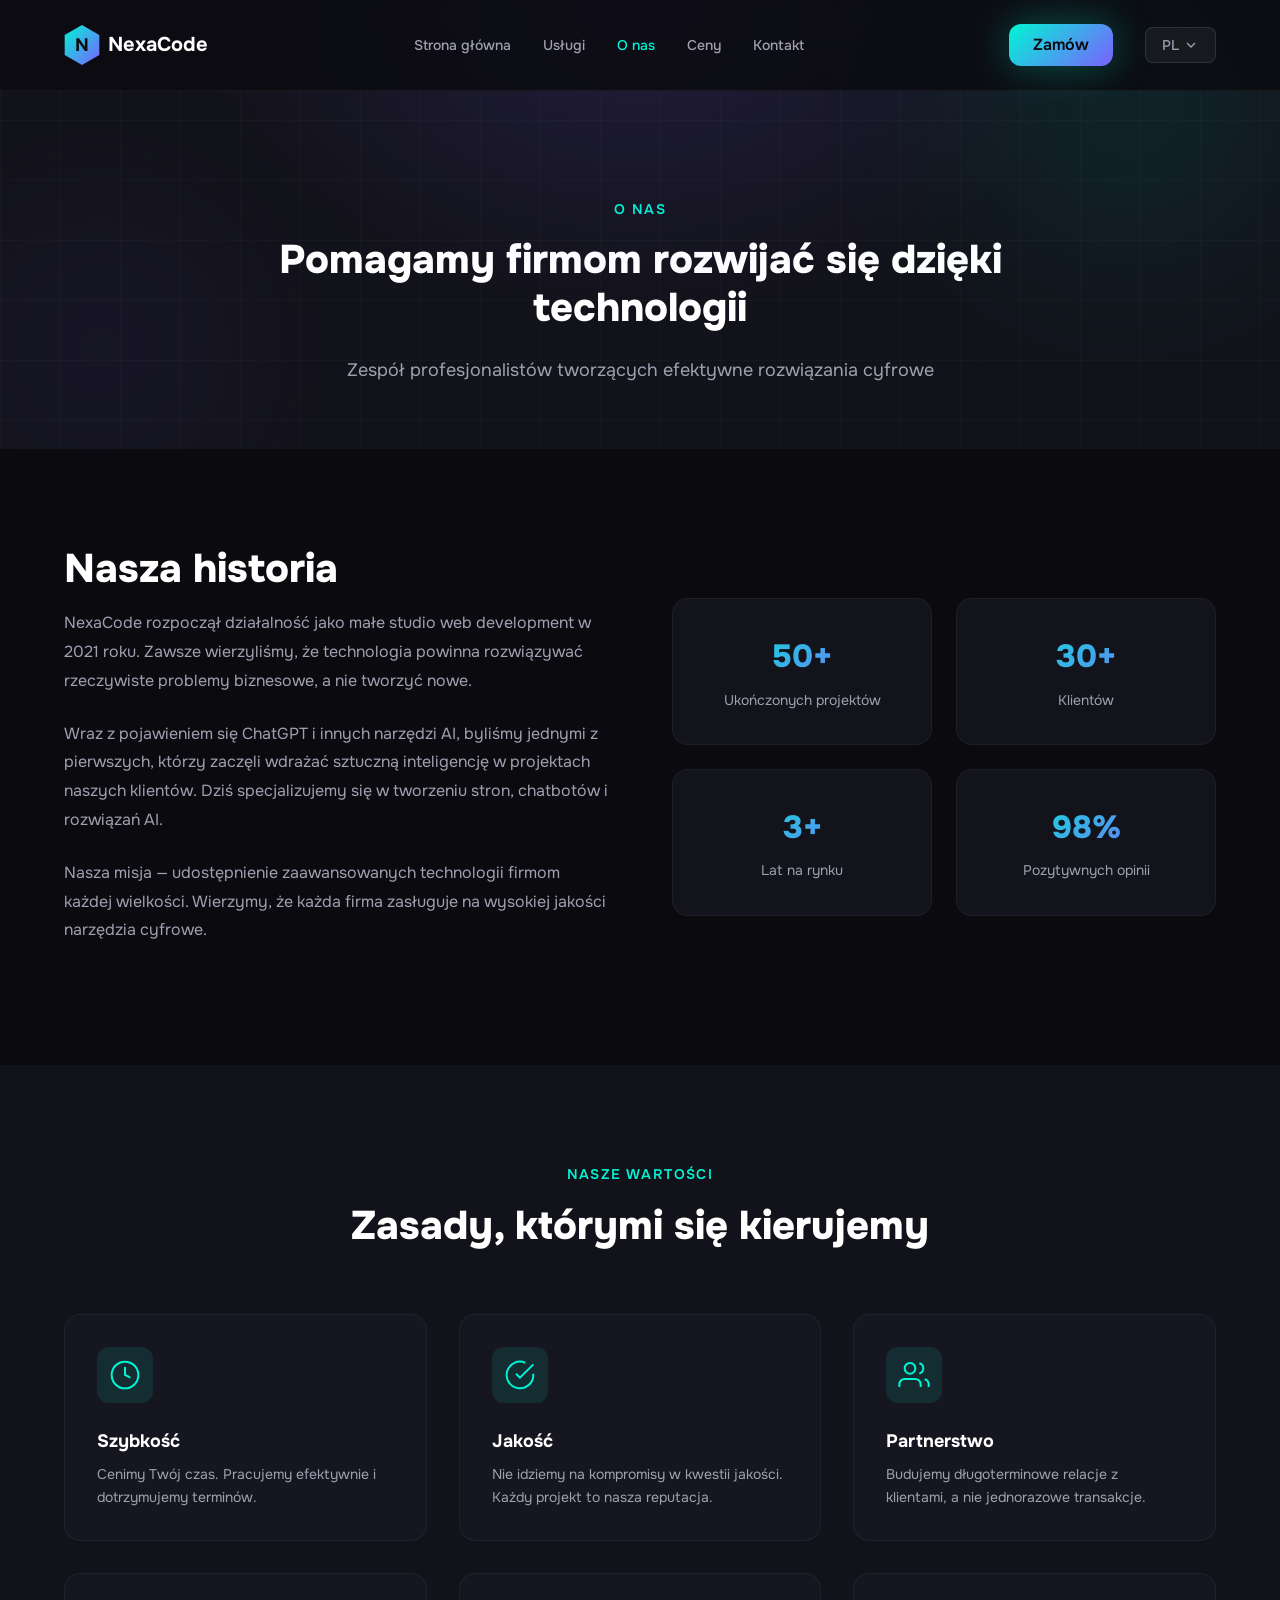
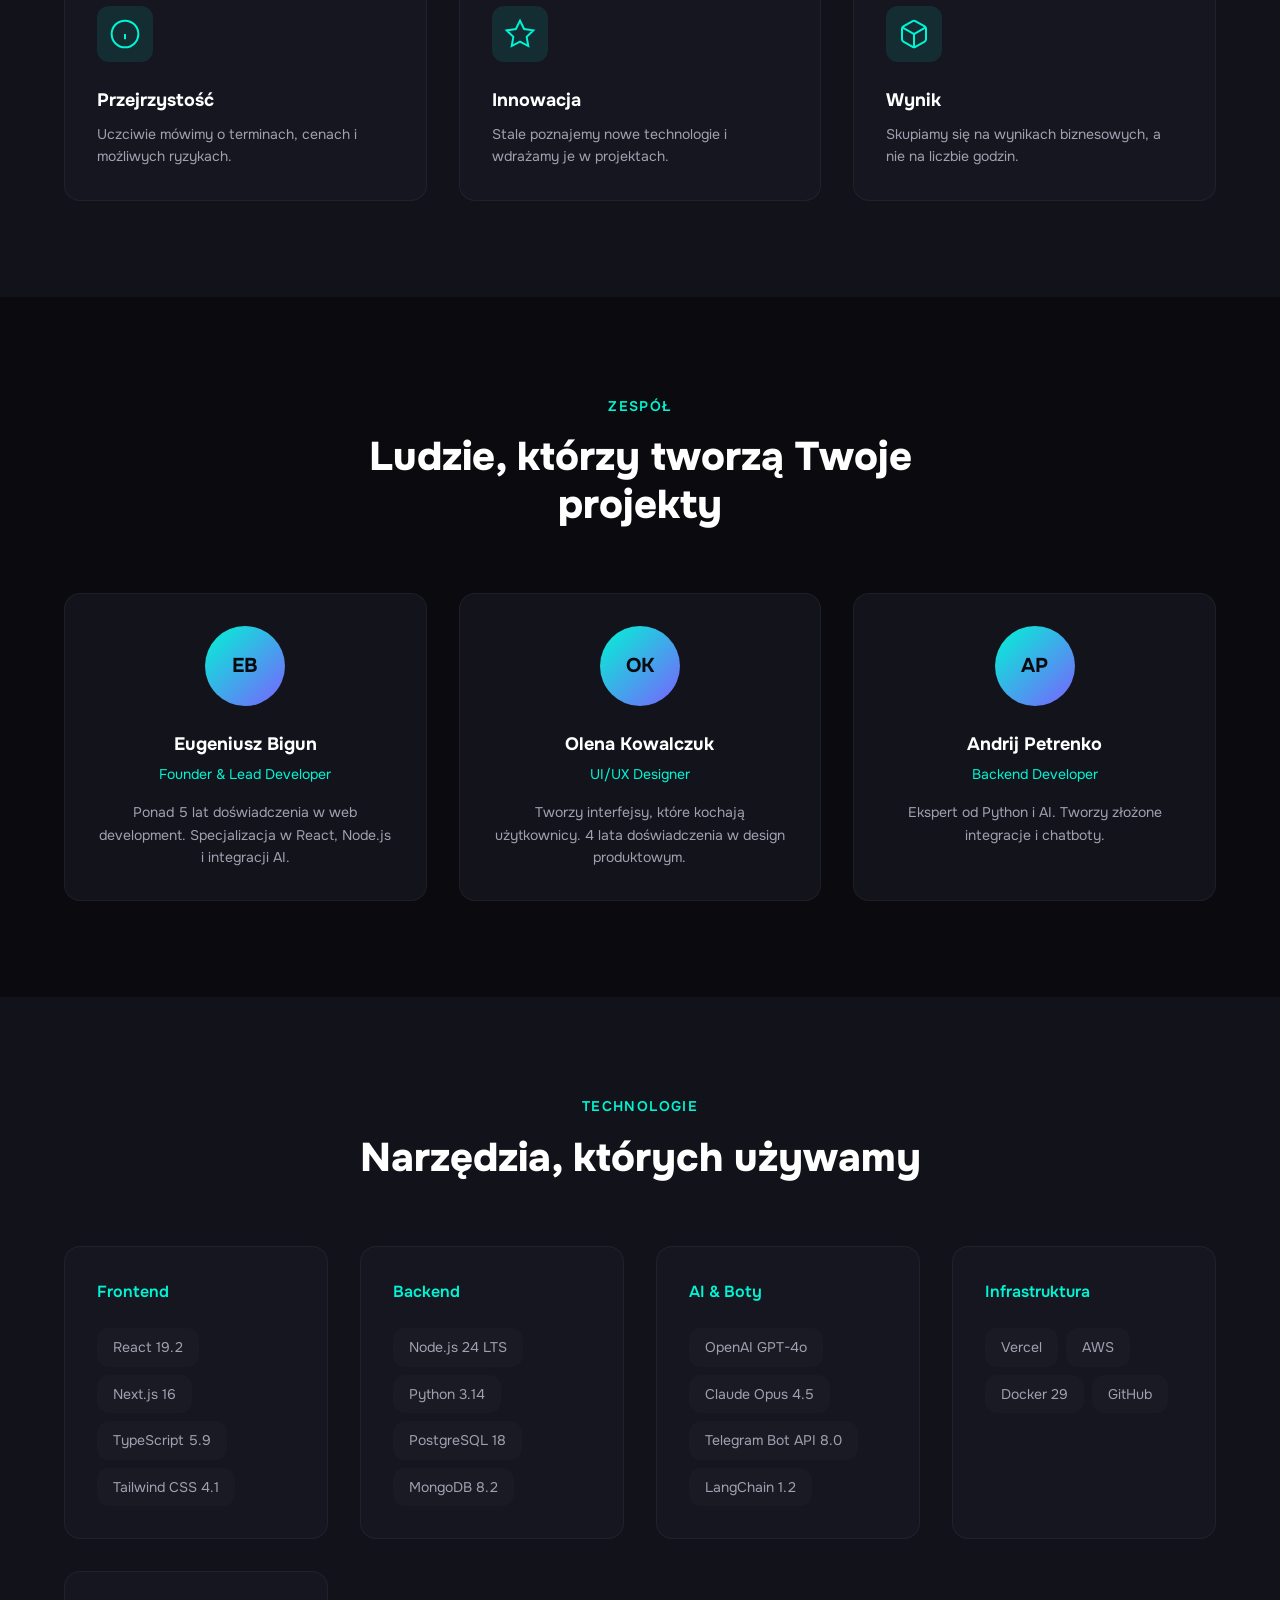
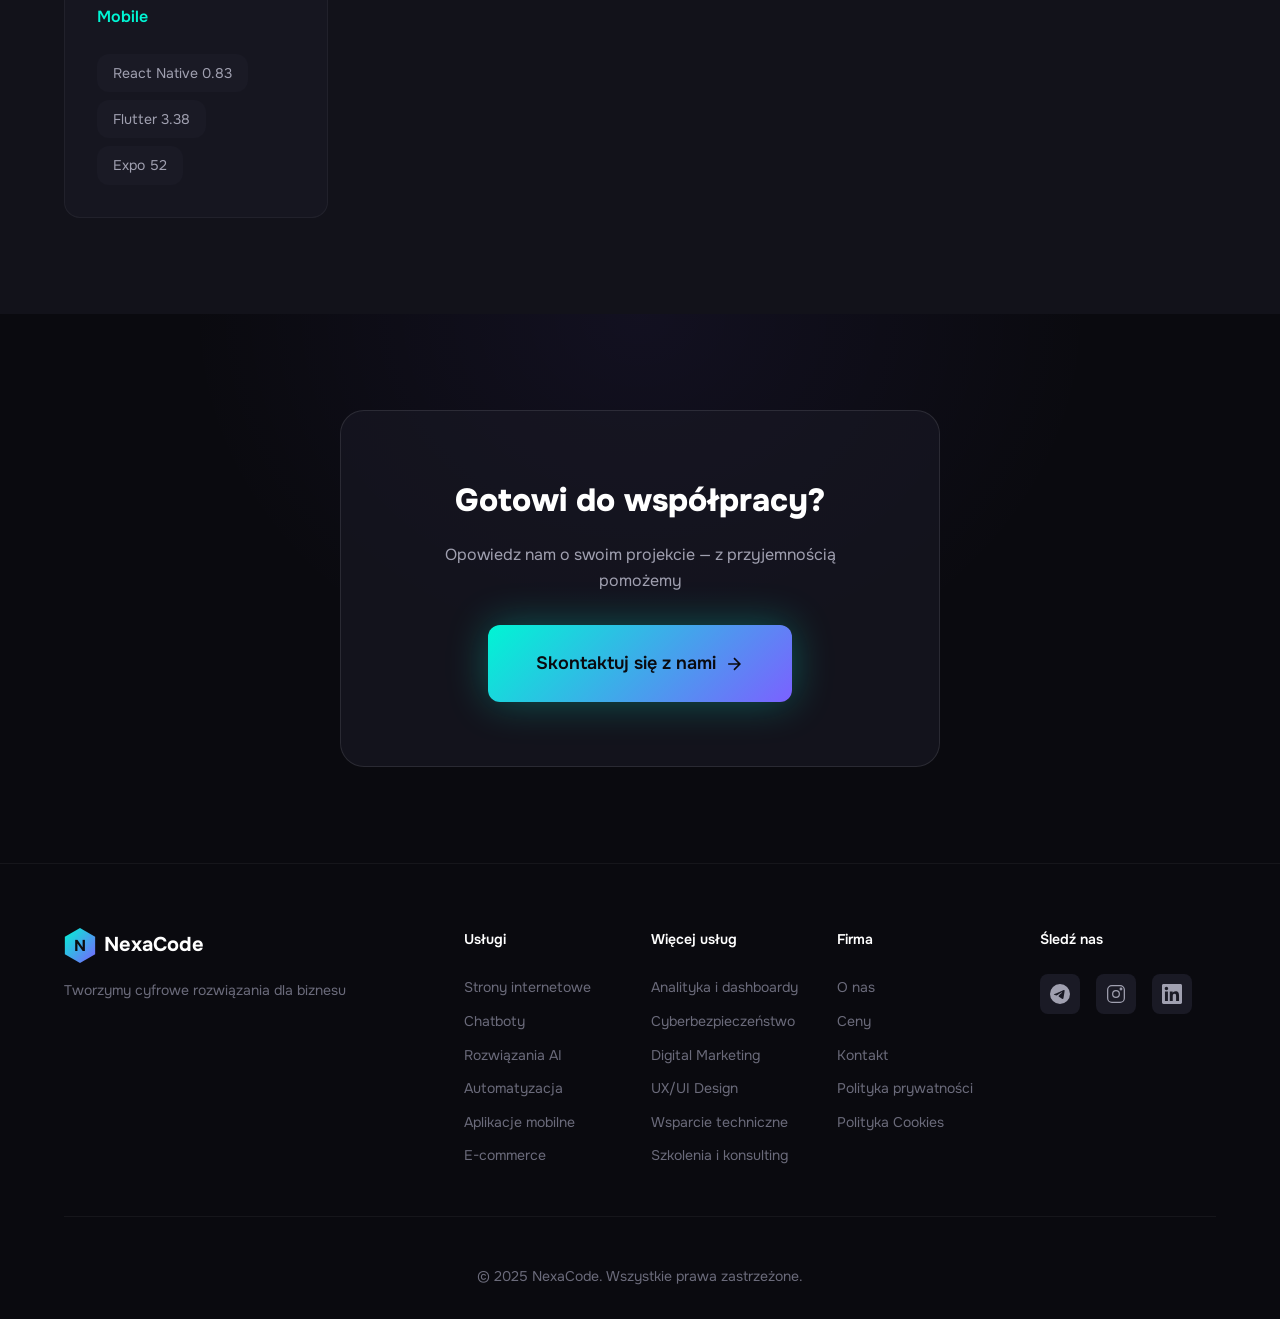
==== commit 5bd18a85: "chore: add privacy and cookies policy pages, format HTML files - Add privacy-policy.html page - Add " ====
--- a/about.html
+++ b/about.html
@@ -1,5 +1,6 @@
 <!DOCTYPE html>
 <html lang="pl">
+
 <head>
     <meta charset="UTF-8">
     <meta name="viewport" content="width=device-width, initial-scale=1.0">
@@ -7,9 +8,11 @@
     <meta name="description" content="Zespół NexaCode — profesjonaliści w tworzeniu stron, chatbotów i rozwiązań AI">
     <link rel="preconnect" href="https://fonts.googleapis.com">
     <link rel="preconnect" href="https://fonts.gstatic.com" crossorigin>
-    <link href="https://fonts.googleapis.com/css2?family=Onest:wght@300;400;500;600;700;800&display=swap" rel="stylesheet">
+    <link href="https://fonts.googleapis.com/css2?family=Onest:wght@300;400;500;600;700;800&display=swap"
+        rel="stylesheet">
     <link rel="stylesheet" href="styles.css">
 </head>
+
 <body>
     <!-- Header -->
     <header class="header">
@@ -18,12 +21,13 @@
                 <svg class="logo-icon-svg" width="36" height="40" viewBox="0 0 36 40" fill="none">
                     <defs>
                         <linearGradient id="hexGradient" x1="0%" y1="0%" x2="100%" y2="100%">
-                            <stop offset="0%" style="stop-color:#00F5D4"/>
-                            <stop offset="100%" style="stop-color:#7B61FF"/>
+                            <stop offset="0%" style="stop-color:#00F5D4" />
+                            <stop offset="100%" style="stop-color:#7B61FF" />
                         </linearGradient>
                     </defs>
-                    <path d="M18 0L35.3205 10V30L18 40L0.679492 30V10L18 0Z" fill="url(#hexGradient)"/>
-                    <text x="18" y="26" text-anchor="middle" fill="#0D0D0D" font-family="Onest, sans-serif" font-size="18" font-weight="700">N</text>
+                    <path d="M18 0L35.3205 10V30L18 40L0.679492 30V10L18 0Z" fill="url(#hexGradient)" />
+                    <text x="18" y="26" text-anchor="middle" fill="#0D0D0D" font-family="Onest, sans-serif"
+                        font-size="18" font-weight="700">N</text>
                 </svg>
                 <span class="logo-text">NexaCode</span>
             </a>
@@ -41,8 +45,9 @@
                 <div class="lang-switcher">
                     <button class="lang-switcher-toggle">
                         <span class="lang-current">PL</span>
-                        <svg viewBox="0 0 24 24" fill="none" stroke="currentColor" stroke-width="2" width="16" height="16">
-                            <path d="M6 9l6 6 6-6"/>
+                        <svg viewBox="0 0 24 24" fill="none" stroke="currentColor" stroke-width="2" width="16"
+                            height="16">
+                            <path d="M6 9l6 6 6-6" />
                         </svg>
                     </button>
                     <div class="lang-dropdown">
@@ -73,8 +78,10 @@
         <div class="container">
             <div class="page-hero-content">
                 <span class="section-label" data-i18n="about-page-title">O nas</span>
-                <h1 class="page-title" data-i18n="about-intro-title">Pomagamy firmom rozwijać się dzięki technologii</h1>
-                <p class="page-description" data-i18n="about-page-description">Zespół profesjonalistów tworzących efektywne rozwiązania cyfrowe</p>
+                <h1 class="page-title" data-i18n="about-intro-title">Pomagamy firmom rozwijać się dzięki technologii
+                </h1>
+                <p class="page-description" data-i18n="about-page-description">Zespół profesjonalistów tworzących
+                    efektywne rozwiązania cyfrowe</p>
             </div>
         </div>
     </section>
@@ -86,17 +93,17 @@
                 <div class="story-content">
                     <h2 class="section-title" data-i18n="our-story">Nasza historia</h2>
                     <p data-i18n="story-p1">
-                        NexaCode rozpoczął działalność jako małe studio web development w 2021 roku. 
-                        Zawsze wierzyliśmy, że technologia powinna rozwiązywać rzeczywiste problemy biznesowe, 
+                        NexaCode rozpoczął działalność jako małe studio web development w 2021 roku.
+                        Zawsze wierzyliśmy, że technologia powinna rozwiązywać rzeczywiste problemy biznesowe,
                         a nie tworzyć nowe.
                     </p>
                     <p data-i18n="story-p2">
-                        Wraz z pojawieniem się ChatGPT i innych narzędzi AI, byliśmy jednymi z pierwszych, 
-                        którzy zaczęli wdrażać sztuczną inteligencję w projektach naszych klientów. Dziś 
+                        Wraz z pojawieniem się ChatGPT i innych narzędzi AI, byliśmy jednymi z pierwszych,
+                        którzy zaczęli wdrażać sztuczną inteligencję w projektach naszych klientów. Dziś
                         specjalizujemy się w tworzeniu stron, chatbotów i rozwiązań AI.
                     </p>
                     <p data-i18n="story-p3">
-                        Nasza misja — udostępnienie zaawansowanych technologii firmom każdej wielkości. 
+                        Nasza misja — udostępnienie zaawansowanych technologii firmom każdej wielkości.
                         Wierzymy, że każda firma zasługuje na wysokiej jakości narzędzia cyfrowe.
                     </p>
                 </div>
@@ -132,66 +139,80 @@
             <div class="values-grid">
                 <div class="value-card">
                     <div class="value-icon">
-                        <svg width="32" height="32" viewBox="0 0 24 24" fill="none" stroke="currentColor" stroke-width="1.5">
-                            <path d="M12 22c5.523 0 10-4.477 10-10S17.523 2 12 2 2 6.477 2 12s4.477 10 10 10z"/>
-                            <path d="M12 6v6l4 2"/>
+                        <svg width="32" height="32" viewBox="0 0 24 24" fill="none" stroke="currentColor"
+                            stroke-width="1.5">
+                            <path d="M12 22c5.523 0 10-4.477 10-10S17.523 2 12 2 2 6.477 2 12s4.477 10 10 10z" />
+                            <path d="M12 6v6l4 2" />
                         </svg>
                     </div>
                     <h3 class="value-title" data-i18n="speed">Szybkość</h3>
-                    <p class="value-description" data-i18n="speed-desc">Cenimy Twój czas. Pracujemy efektywnie i dotrzymujemy terminów.</p>
-                </div>
-                <div class="value-card">
-                    <div class="value-icon">
-                        <svg width="32" height="32" viewBox="0 0 24 24" fill="none" stroke="currentColor" stroke-width="1.5">
-                            <path d="M22 11.08V12a10 10 0 1 1-5.93-9.14"/>
-                            <polyline points="22,4 12,14.01 9,11.01"/>
+                    <p class="value-description" data-i18n="speed-desc">Cenimy Twój czas. Pracujemy efektywnie i
+                        dotrzymujemy terminów.</p>
+                </div>
+                <div class="value-card">
+                    <div class="value-icon">
+                        <svg width="32" height="32" viewBox="0 0 24 24" fill="none" stroke="currentColor"
+                            stroke-width="1.5">
+                            <path d="M22 11.08V12a10 10 0 1 1-5.93-9.14" />
+                            <polyline points="22,4 12,14.01 9,11.01" />
                         </svg>
                     </div>
                     <h3 class="value-title" data-i18n="value-2-title">Jakość</h3>
-                    <p class="value-description" data-i18n="value-2-description">Nie idziemy na kompromisy w kwestii jakości. Każdy projekt to nasza reputacja.</p>
-                </div>
-                <div class="value-card">
-                    <div class="value-icon">
-                        <svg width="32" height="32" viewBox="0 0 24 24" fill="none" stroke="currentColor" stroke-width="1.5">
-                            <path d="M17 21v-2a4 4 0 0 0-4-4H5a4 4 0 0 0-4 4v2"/>
-                            <circle cx="9" cy="7" r="4"/>
-                            <path d="M23 21v-2a4 4 0 0 0-3-3.87"/>
-                            <path d="M16 3.13a4 4 0 0 1 0 7.75"/>
+                    <p class="value-description" data-i18n="value-2-description">Nie idziemy na kompromisy w kwestii
+                        jakości. Każdy projekt to nasza reputacja.</p>
+                </div>
+                <div class="value-card">
+                    <div class="value-icon">
+                        <svg width="32" height="32" viewBox="0 0 24 24" fill="none" stroke="currentColor"
+                            stroke-width="1.5">
+                            <path d="M17 21v-2a4 4 0 0 0-4-4H5a4 4 0 0 0-4 4v2" />
+                            <circle cx="9" cy="7" r="4" />
+                            <path d="M23 21v-2a4 4 0 0 0-3-3.87" />
+                            <path d="M16 3.13a4 4 0 0 1 0 7.75" />
                         </svg>
                     </div>
                     <h3 class="value-title" data-i18n="partnership">Partnerstwo</h3>
-                    <p class="value-description" data-i18n="partnership-desc">Budujemy długoterminowe relacje z klientami, a nie jednorazowe transakcje.</p>
-                </div>
-                <div class="value-card">
-                    <div class="value-icon">
-                        <svg width="32" height="32" viewBox="0 0 24 24" fill="none" stroke="currentColor" stroke-width="1.5">
-                            <circle cx="12" cy="12" r="10"/>
-                            <line x1="12" y1="16" x2="12" y2="12"/>
-                            <line x1="12" y1="8" x2="12.01" y2="8"/>
+                    <p class="value-description" data-i18n="partnership-desc">Budujemy długoterminowe relacje z
+                        klientami, a nie jednorazowe transakcje.</p>
+                </div>
+                <div class="value-card">
+                    <div class="value-icon">
+                        <svg width="32" height="32" viewBox="0 0 24 24" fill="none" stroke="currentColor"
+                            stroke-width="1.5">
+                            <circle cx="12" cy="12" r="10" />
+                            <line x1="12" y1="16" x2="12" y2="12" />
+                            <line x1="12" y1="8" x2="12.01" y2="8" />
                         </svg>
                     </div>
                     <h3 class="value-title" data-i18n="value-4-title">Przejrzystość</h3>
-                    <p class="value-description" data-i18n="value-4-description">Uczciwie mówimy o terminach, cenach i możliwych ryzykach.</p>
-                </div>
-                <div class="value-card">
-                    <div class="value-icon">
-                        <svg width="32" height="32" viewBox="0 0 24 24" fill="none" stroke="currentColor" stroke-width="1.5">
-                            <polygon points="12 2 15.09 8.26 22 9.27 17 14.14 18.18 21.02 12 17.77 5.82 21.02 7 14.14 2 9.27 8.91 8.26 12 2"/>
+                    <p class="value-description" data-i18n="value-4-description">Uczciwie mówimy o terminach, cenach i
+                        możliwych ryzykach.</p>
+                </div>
+                <div class="value-card">
+                    <div class="value-icon">
+                        <svg width="32" height="32" viewBox="0 0 24 24" fill="none" stroke="currentColor"
+                            stroke-width="1.5">
+                            <polygon
+                                points="12 2 15.09 8.26 22 9.27 17 14.14 18.18 21.02 12 17.77 5.82 21.02 7 14.14 2 9.27 8.91 8.26 12 2" />
                         </svg>
                     </div>
                     <h3 class="value-title" data-i18n="value-1-title">Innowacja</h3>
-                    <p class="value-description" data-i18n="value-1-description">Stale poznajemy nowe technologie i wdrażamy je w projektach.</p>
-                </div>
-                <div class="value-card">
-                    <div class="value-icon">
-                        <svg width="32" height="32" viewBox="0 0 24 24" fill="none" stroke="currentColor" stroke-width="1.5">
-                            <path d="M21 16V8a2 2 0 0 0-1-1.73l-7-4a2 2 0 0 0-2 0l-7 4A2 2 0 0 0 3 8v8a2 2 0 0 0 1 1.73l7 4a2 2 0 0 0 2 0l7-4A2 2 0 0 0 21 16z"/>
-                            <polyline points="3.27,6.96 12,12.01 20.73,6.96"/>
-                            <line x1="12" y1="22.08" x2="12" y2="12"/>
+                    <p class="value-description" data-i18n="value-1-description">Stale poznajemy nowe technologie i
+                        wdrażamy je w projektach.</p>
+                </div>
+                <div class="value-card">
+                    <div class="value-icon">
+                        <svg width="32" height="32" viewBox="0 0 24 24" fill="none" stroke="currentColor"
+                            stroke-width="1.5">
+                            <path
+                                d="M21 16V8a2 2 0 0 0-1-1.73l-7-4a2 2 0 0 0-2 0l-7 4A2 2 0 0 0 3 8v8a2 2 0 0 0 1 1.73l7 4a2 2 0 0 0 2 0l7-4A2 2 0 0 0 21 16z" />
+                            <polyline points="3.27,6.96 12,12.01 20.73,6.96" />
+                            <line x1="12" y1="22.08" x2="12" y2="12" />
                         </svg>
                     </div>
                     <h3 class="value-title" data-i18n="result">Wynik</h3>
-                    <p class="value-description" data-i18n="result-desc">Skupiamy się na wynikach biznesowych, a nie na liczbie godzin.</p>
+                    <p class="value-description" data-i18n="result-desc">Skupiamy się na wynikach biznesowych, a nie na
+                        liczbie godzin.</p>
                 </div>
             </div>
         </div>
@@ -211,7 +232,8 @@
                     </div>
                     <h3 class="member-name" data-i18n="team-member-1-name">Eugeniusz Bigun</h3>
                     <p class="member-role" data-i18n="team-member-1-position">Founder & Lead Developer</p>
-                    <p class="member-bio" data-i18n="team-member-1-description">Ponad 5 lat doświadczenia w web development. Specjalizacja w React, Node.js i integracji AI.</p>
+                    <p class="member-bio" data-i18n="team-member-1-description">Ponad 5 lat doświadczenia w web
+                        development. Specjalizacja w React, Node.js i integracji AI.</p>
                 </div>
                 <div class="team-member">
                     <div class="member-avatar">
@@ -219,7 +241,8 @@
                     </div>
                     <h3 class="member-name" data-i18n="team-member-2-name">Olena Kowalczuk</h3>
                     <p class="member-role" data-i18n="team-member-2-position">UI/UX Designer</p>
-                    <p class="member-bio" data-i18n="team-member-2-description">Tworzy interfejsy, które kochają użytkownicy. 4 lata doświadczenia w design produktowym.</p>
+                    <p class="member-bio" data-i18n="team-member-2-description">Tworzy interfejsy, które kochają
+                        użytkownicy. 4 lata doświadczenia w design produktowym.</p>
                 </div>
                 <div class="team-member">
                     <div class="member-avatar">
@@ -227,7 +250,8 @@
                     </div>
                     <h3 class="member-name" data-i18n="team-member-3-name">Andrij Petrenko</h3>
                     <p class="member-role" data-i18n="team-member-3-position">Backend Developer</p>
-                    <p class="member-bio" data-i18n="team-member-3-description">Ekspert od Python i AI. Tworzy złożone integracje i chatboty.</p>
+                    <p class="member-bio" data-i18n="team-member-3-description">Ekspert od Python i AI. Tworzy złożone
+                        integracje i chatboty.</p>
                 </div>
             </div>
         </div>
@@ -294,11 +318,12 @@
         <div class="container">
             <div class="cta-content">
                 <h2 class="cta-title" data-i18n="ready-to-work-title">Gotowi do współpracy?</h2>
-                <p class="cta-description" data-i18n="ready-to-work-description">Opowiedz nam o swoim projekcie — z przyjemnością pomożemy</p>
+                <p class="cta-description" data-i18n="ready-to-work-description">Opowiedz nam o swoim projekcie — z
+                    przyjemnością pomożemy</p>
                 <a href="contact.html" class="btn btn-primary btn-lg">
                     <span data-i18n="contact-us-cta">Skontaktuj się z nami</span>
                     <svg width="20" height="20" viewBox="0 0 24 24" fill="none" stroke="currentColor" stroke-width="2">
-                        <path d="M5 12h14M12 5l7 7-7 7"/>
+                        <path d="M5 12h14M12 5l7 7-7 7" />
                     </svg>
                 </a>
             </div>
@@ -314,16 +339,18 @@
                         <svg class="logo-icon-svg" width="32" height="35" viewBox="0 0 36 40" fill="none">
                             <defs>
                                 <linearGradient id="hexGradientFooter" x1="0%" y1="0%" x2="100%" y2="100%">
-                                    <stop offset="0%" style="stop-color:#00F5D4"/>
-                                    <stop offset="100%" style="stop-color:#7B61FF"/>
+                                    <stop offset="0%" style="stop-color:#00F5D4" />
+                                    <stop offset="100%" style="stop-color:#7B61FF" />
                                 </linearGradient>
                             </defs>
-                            <path d="M18 0L35.3205 10V30L18 40L0.679492 30V10L18 0Z" fill="url(#hexGradientFooter)"/>
-                            <text x="18" y="26" text-anchor="middle" fill="#0D0D0D" font-family="Onest, sans-serif" font-size="18" font-weight="700">N</text>
+                            <path d="M18 0L35.3205 10V30L18 40L0.679492 30V10L18 0Z" fill="url(#hexGradientFooter)" />
+                            <text x="18" y="26" text-anchor="middle" fill="#0D0D0D" font-family="Onest, sans-serif"
+                                font-size="18" font-weight="700">N</text>
                         </svg>
                         <span class="logo-text">NexaCode</span>
                     </a>
-                    <p class="footer-description" data-i18n="footer-tagline">Tworzymy cyfrowe rozwiązania dla biznesu</p>
+                    <p class="footer-description" data-i18n="footer-tagline">Tworzymy cyfrowe rozwiązania dla biznesu
+                    </p>
                 </div>
                 <div class="footer-links">
                     <div class="footer-column">
@@ -333,7 +360,8 @@
                             <li><a href="services.html#chatbots" data-i18n="chatbots-title">Chatboty</a></li>
                             <li><a href="services.html#ai" data-i18n="ai-solutions-title">Rozwiązania AI</a></li>
                             <li><a href="services.html#automation" data-i18n="automation-title">Automatyzacja</a></li>
-                            <li><a href="services.html#mobile-apps" data-i18n="mobile-apps-title">Aplikacje mobilne</a></li>
+                            <li><a href="services.html#mobile-apps" data-i18n="mobile-apps-title">Aplikacje mobilne</a>
+                            </li>
                             <li><a href="services.html#ecommerce" data-i18n="ecommerce-title">E-commerce</a></li>
                         </ul>
                     </div>
@@ -354,6 +382,8 @@
                             <li><a href="about.html" data-i18n="about">O nas</a></li>
                             <li><a href="pricing.html" data-i18n="pricing">Ceny</a></li>
                             <li><a href="contact.html" data-i18n="contact">Kontakt</a></li>
+                            <li><a href="privacy-policy.html" data-i18n="privacy-policy">Polityka prywatności</a></li>
+                            <li><a href="cookies-policy.html" data-i18n="cookies-page-title">Polityka Cookies</a></li>
                         </ul>
                     </div>
                 </div>
@@ -362,19 +392,22 @@
                     <div class="social-links">
                         <a href="#" class="social-link" aria-label="Telegram">
                             <svg width="20" height="20" viewBox="0 0 24 24" fill="currentColor">
-                                <path d="M11.944 0A12 12 0 0 0 0 12a12 12 0 0 0 12 12 12 12 0 0 0 12-12A12 12 0 0 0 12 0a12 12 0 0 0-.056 0zm4.962 7.224c.1-.002.321.023.465.14a.506.506 0 0 1 .171.325c.016.093.036.306.02.472-.18 1.898-.962 6.502-1.36 8.627-.168.9-.499 1.201-.82 1.23-.696.065-1.225-.46-1.9-.902-1.056-.693-1.653-1.124-2.678-1.8-1.185-.78-.417-1.21.258-1.91.177-.184 3.247-2.977 3.307-3.23.007-.032.014-.15-.056-.212s-.174-.041-.249-.024c-.106.024-1.793 1.14-5.061 3.345-.48.33-.913.49-1.302.48-.428-.008-1.252-.241-1.865-.44-.752-.245-1.349-.374-1.297-.789.027-.216.325-.437.893-.663 3.498-1.524 5.83-2.529 6.998-3.014 3.332-1.386 4.025-1.627 4.476-1.635z"/>
+                                <path
+                                    d="M11.944 0A12 12 0 0 0 0 12a12 12 0 0 0 12 12 12 12 0 0 0 12-12A12 12 0 0 0 12 0a12 12 0 0 0-.056 0zm4.962 7.224c.1-.002.321.023.465.14a.506.506 0 0 1 .171.325c.016.093.036.306.02.472-.18 1.898-.962 6.502-1.36 8.627-.168.9-.499 1.201-.82 1.23-.696.065-1.225-.46-1.9-.902-1.056-.693-1.653-1.124-2.678-1.8-1.185-.78-.417-1.21.258-1.91.177-.184 3.247-2.977 3.307-3.23.007-.032.014-.15-.056-.212s-.174-.041-.249-.024c-.106.024-1.793 1.14-5.061 3.345-.48.33-.913.49-1.302.48-.428-.008-1.252-.241-1.865-.44-.752-.245-1.349-.374-1.297-.789.027-.216.325-.437.893-.663 3.498-1.524 5.83-2.529 6.998-3.014 3.332-1.386 4.025-1.627 4.476-1.635z" />
                             </svg>
                         </a>
                         <a href="#" class="social-link" aria-label="Instagram">
-                            <svg width="20" height="20" viewBox="0 0 24 24" fill="none" stroke="currentColor" stroke-width="1.5">
-                                <rect x="2" y="2" width="20" height="20" rx="5"/>
-                                <circle cx="12" cy="12" r="4"/>
-                                <circle cx="18" cy="6" r="1"/>
+                            <svg width="20" height="20" viewBox="0 0 24 24" fill="none" stroke="currentColor"
+                                stroke-width="1.5">
+                                <rect x="2" y="2" width="20" height="20" rx="5" />
+                                <circle cx="12" cy="12" r="4" />
+                                <circle cx="18" cy="6" r="1" />
                             </svg>
                         </a>
                         <a href="#" class="social-link" aria-label="LinkedIn">
                             <svg width="20" height="20" viewBox="0 0 24 24" fill="currentColor">
-                                <path d="M20.447 20.452h-3.554v-5.569c0-1.328-.027-3.037-1.852-3.037-1.853 0-2.136 1.445-2.136 2.939v5.667H9.351V9h3.414v1.561h.046c.477-.9 1.637-1.85 3.37-1.85 3.601 0 4.267 2.37 4.267 5.455v6.286zM5.337 7.433c-1.144 0-2.063-.926-2.063-2.065 0-1.138.92-2.063 2.063-2.063 1.14 0 2.064.925 2.064 2.063 0 1.139-.925 2.065-2.064 2.065zm1.782 13.019H3.555V9h3.564v11.452zM22.225 0H1.771C.792 0 0 .774 0 1.729v20.542C0 23.227.792 24 1.771 24h20.451C23.2 24 24 23.227 24 22.271V1.729C24 .774 23.2 0 22.222 0h.003z"/>
+                                <path
+                                    d="M20.447 20.452h-3.554v-5.569c0-1.328-.027-3.037-1.852-3.037-1.853 0-2.136 1.445-2.136 2.939v5.667H9.351V9h3.414v1.561h.046c.477-.9 1.637-1.85 3.37-1.85 3.601 0 4.267 2.37 4.267 5.455v6.286zM5.337 7.433c-1.144 0-2.063-.926-2.063-2.065 0-1.138.92-2.063 2.063-2.063 1.14 0 2.064.925 2.064 2.063 0 1.139-.925 2.065-2.064 2.065zm1.782 13.019H3.555V9h3.564v11.452zM22.225 0H1.771C.792 0 0 .774 0 1.729v20.542C0 23.227.792 24 1.771 24h20.451C23.2 24 24 23.227 24 22.271V1.729C24 .774 23.2 0 22.222 0h.003z" />
                             </svg>
                         </a>
                     </div>
@@ -395,6 +428,8 @@
                 <li><a href="about.html" data-i18n="about">O nas</a></li>
                 <li><a href="pricing.html" data-i18n="pricing">Ceny</a></li>
                 <li><a href="contact.html" data-i18n="contact">Kontakt</a></li>
+                <li><a href="privacy-policy.html" data-i18n="privacy-policy">Polityka prywatności</a></li>
+                <li><a href="cookies-policy.html" data-i18n="cookies-page-title">Polityka Cookies</a></li>
             </ul>
             <a href="contact.html" class="btn btn-primary btn-block" data-i18n="order-button">Zamów</a>
             <div class="mobile-lang-switcher">
@@ -408,4 +443,5 @@
     <script src="translations.js"></script>
     <script src="script.js"></script>
 </body>
-</html>
+
+</html>
--- a/styles.css
+++ b/styles.css
@@ -1,19 +1,22 @@
 /* ===== CSS Variables ===== */
 :root {
-    /* Colors - Cyberpunk/Neon theme */
+    /* Colors - Dark theme (default) */
     --color-bg-primary: #0a0a0f;
     --color-bg-secondary: #12121a;
     --color-bg-tertiary: #1a1a25;
     --color-bg-card: rgba(26, 26, 37, 0.6);
     --color-bg-card-hover: rgba(35, 35, 50, 0.8);
-    
+
     --color-text-primary: #ffffff;
     --color-text-secondary: #a0a0b0;
     --color-text-muted: #6b6b7b;
-    
+
     --color-accent-primary: #00f5d4;
     --color-accent-secondary: #7b61ff;
     --color-accent-tertiary: #ff6b6b;
+}
+
+:root {
     
     --gradient-primary: linear-gradient(135deg, #00f5d4 0%, #7b61ff 100%);
     --gradient-secondary: linear-gradient(135deg, #7b61ff 0%, #ff6b6b 100%);
@@ -121,6 +124,12 @@
     cursor: pointer;
 }
 
+/* Visible focus for keyboard users */
+:where(a, button, input, textarea, select, summary, [tabindex]):focus-visible {
+    outline: 2px solid var(--color-accent-primary);
+    outline-offset: 3px;
+}
+
 /* ===== Utility Classes ===== */
 .container {
     width: 100%;
@@ -266,13 +275,21 @@
     transition: all var(--transition-base);
 }
 
+/* ===== Section Spacing Fix ===== */
+section {
+    padding: 60px 0;
+    margin: 0;
+    min-height: auto;
+    height: auto;
+}
+
 /* ===== Hero Section ===== */
 .hero {
     position: relative;
-    min-height: 100vh;
-    display: flex;
-    align-items: center;
-    padding: calc(80px + var(--spacing-4xl)) 0 var(--spacing-4xl);
+    min-height: auto;
+    display: flex;
+    align-items: center;
+    padding: calc(80px + var(--spacing-3xl)) 0 var(--spacing-3xl);
     overflow: hidden;
 }
 
@@ -1168,11 +1185,17 @@
 
 .footer-content {
     display: grid;
-    grid-template-columns: 2fr 1fr 1fr 1fr;
+    grid-template-columns: 2fr 3fr 1fr;
     gap: var(--spacing-2xl);
     margin-bottom: var(--spacing-2xl);
     padding-bottom: var(--spacing-2xl);
     border-bottom: 1px solid rgba(255, 255, 255, 0.05);
+}
+
+.footer-links {
+    display: grid;
+    grid-template-columns: repeat(3, 1fr);
+    gap: var(--spacing-xl);
 }
 
 .footer-brand .logo {
@@ -1312,6 +1335,10 @@
     .footer-content {
         grid-template-columns: 1fr 1fr;
     }
+
+    .footer-links {
+        grid-template-columns: repeat(2, 1fr);
+    }
 }
 
 @media (max-width: 768px) {
@@ -1353,13 +1380,18 @@
         grid-template-columns: 1fr;
         text-align: center;
     }
-    
+
+    .footer-links {
+        grid-template-columns: 1fr;
+        gap: var(--spacing-xl);
+    }
+
     .footer-brand {
         display: flex;
         flex-direction: column;
         align-items: center;
     }
-    
+
     .footer-column ul {
         align-items: center;
     }
@@ -2404,12 +2436,60 @@
     gap: var(--spacing-sm);
 }
 
+.tech-items {
+    display: flex;
+    flex-wrap: wrap;
+    gap: var(--spacing-md);
+}
+
 .tech-item {
-    padding: var(--spacing-xs) var(--spacing-md);
+    display: flex;
+    align-items: center;
+    gap: var(--spacing-sm);
+    padding: var(--spacing-sm) var(--spacing-md);
     background: var(--color-bg-tertiary);
-    border-radius: var(--radius-full);
-    font-size: var(--font-size-sm);
-    color: var(--color-text-secondary);
+    border-radius: var(--radius-lg);
+    font-size: var(--font-size-sm);
+    color: var(--color-text-secondary);
+    transition: all var(--transition-fast);
+}
+
+.tech-item:hover {
+    background: rgba(0, 245, 212, 0.1);
+    color: var(--color-accent-primary);
+}
+
+.tech-icon {
+    width: 24px;
+    height: 24px;
+    display: flex;
+    align-items: center;
+    justify-content: center;
+    flex-shrink: 0;
+}
+
+.tech-icon svg {
+    width: 20px;
+    height: 20px;
+}
+
+.tech-name {
+    white-space: nowrap;
+}
+
+.tech-category-title {
+    display: flex;
+    align-items: center;
+    gap: var(--spacing-sm);
+    font-size: var(--font-size-base);
+    font-weight: 600;
+    color: var(--color-accent-primary);
+    margin-bottom: var(--spacing-lg);
+}
+
+.tech-category-title svg {
+    width: 24px;
+    height: 24px;
 }
 
 /* Pricing Section */
@@ -3257,15 +3337,1526 @@
         flex-wrap: wrap;
         padding: var(--spacing-md);
     }
-    
+
     .service-item-content {
         flex: 1 1 100%;
         order: 2;
         margin-top: var(--spacing-sm);
     }
-    
+
     .service-item-price {
         margin-left: auto;
     }
 }
 
+/* ===== Hero Trust Bar ===== */
+.hero-trust-bar {
+    display: flex;
+    align-items: center;
+    justify-content: center;
+    gap: var(--spacing-md);
+    margin-bottom: var(--spacing-xl);
+    font-size: var(--font-size-sm);
+    color: var(--color-text-muted);
+    animation: fadeInUp 0.8s ease forwards;
+    animation-delay: 0.5s;
+    opacity: 0;
+}
+
+.trust-logos {
+    display: flex;
+    gap: var(--spacing-md);
+}
+
+.trust-logo {
+    padding: var(--spacing-xs) var(--spacing-md);
+    background: rgba(123, 97, 255, 0.1);
+    border: 1px solid rgba(123, 97, 255, 0.2);
+    border-radius: var(--radius-full);
+    font-weight: 500;
+    color: var(--color-accent-secondary);
+}
+
+/* ===== Services Grid 6 Columns ===== */
+.services-grid-6 {
+    display: grid;
+    grid-template-columns: repeat(3, 1fr);
+    gap: var(--spacing-xl);
+}
+
+@media (max-width: 1024px) {
+    .services-grid-6 {
+        grid-template-columns: repeat(2, 1fr);
+    }
+}
+
+@media (max-width: 640px) {
+    .services-grid-6 {
+        grid-template-columns: 1fr;
+    }
+}
+
+/* Service Use Cases */
+.service-use-cases {
+    list-style: none;
+    margin: var(--spacing-md) 0;
+    padding: 0;
+}
+
+.service-use-cases li {
+    display: flex;
+    align-items: center;
+    gap: var(--spacing-sm);
+    font-size: var(--font-size-sm);
+    color: var(--color-text-secondary);
+    margin-bottom: var(--spacing-xs);
+}
+
+.service-use-cases li::before {
+    content: '';
+    width: 4px;
+    height: 4px;
+    background: var(--color-accent-primary);
+    border-radius: 50%;
+    flex-shrink: 0;
+}
+
+/* Service Meta */
+.service-meta {
+    display: flex;
+    justify-content: space-between;
+    align-items: center;
+    padding: var(--spacing-md) 0;
+    border-top: 1px solid rgba(255, 255, 255, 0.1);
+    margin-top: auto;
+    margin-bottom: var(--spacing-md);
+}
+
+.service-time {
+    font-size: var(--font-size-sm);
+    color: var(--color-text-muted);
+}
+
+.service-price {
+    font-size: var(--font-size-base);
+    font-weight: 600;
+    color: var(--color-accent-primary);
+}
+
+/* Service Badge Recommended */
+.service-badge.recommended {
+    background: linear-gradient(135deg, #00f5d4 0%, #00b894 100%);
+}
+
+/* ===== Portfolio Section ===== */
+.portfolio {
+    background: var(--color-bg-secondary);
+}
+
+.portfolio-filters {
+    display: flex;
+    flex-wrap: wrap;
+    justify-content: center;
+    gap: var(--spacing-sm);
+    margin-bottom: var(--spacing-2xl);
+}
+
+.filter-btn {
+    padding: var(--spacing-sm) var(--spacing-lg);
+    background: var(--color-bg-card);
+    border: 1px solid rgba(255, 255, 255, 0.1);
+    border-radius: var(--radius-full);
+    color: var(--color-text-secondary);
+    font-size: var(--font-size-sm);
+    font-weight: 500;
+    cursor: pointer;
+    transition: all var(--transition-fast);
+}
+
+.filter-btn:hover,
+.filter-btn.active {
+    background: var(--gradient-primary);
+    border-color: transparent;
+    color: var(--color-bg-primary);
+}
+
+.portfolio-grid {
+    display: grid;
+    grid-template-columns: repeat(auto-fit, minmax(350px, 1fr));
+    gap: var(--spacing-xl);
+}
+
+@media (max-width: 480px) {
+    .portfolio-grid {
+        grid-template-columns: 1fr;
+    }
+}
+
+.portfolio-card {
+    background: var(--color-bg-card);
+    border: 1px solid rgba(255, 255, 255, 0.05);
+    border-radius: var(--radius-xl);
+    overflow: hidden;
+    transition: all var(--transition-base);
+}
+
+.portfolio-card:hover {
+    transform: translateY(-8px);
+    border-color: rgba(0, 245, 212, 0.3);
+    box-shadow: var(--shadow-glow);
+}
+
+.portfolio-image {
+    position: relative;
+    aspect-ratio: 16/10;
+    overflow: hidden;
+}
+
+.portfolio-placeholder {
+    width: 100%;
+    height: 100%;
+    display: flex;
+    align-items: center;
+    justify-content: center;
+    color: rgba(255, 255, 255, 0.3);
+}
+
+.portfolio-placeholder.ecommerce-gradient {
+    background: linear-gradient(135deg, rgba(123, 97, 255, 0.3) 0%, rgba(255, 107, 107, 0.3) 100%);
+}
+
+.portfolio-placeholder.chatbot-gradient {
+    background: linear-gradient(135deg, rgba(0, 245, 212, 0.3) 0%, rgba(123, 97, 255, 0.3) 100%);
+}
+
+.portfolio-placeholder.website-gradient {
+    background: linear-gradient(135deg, rgba(0, 245, 212, 0.2) 0%, rgba(0, 184, 148, 0.2) 100%);
+}
+
+.portfolio-placeholder.ai-gradient {
+    background: linear-gradient(135deg, rgba(123, 97, 255, 0.2) 0%, rgba(0, 245, 212, 0.2) 100%);
+}
+
+.portfolio-overlay {
+    position: absolute;
+    inset: 0;
+    background: rgba(10, 10, 15, 0.8);
+    display: flex;
+    align-items: center;
+    justify-content: center;
+    opacity: 0;
+    transition: opacity var(--transition-base);
+}
+
+.portfolio-card:hover .portfolio-overlay {
+    opacity: 1;
+}
+
+.portfolio-content {
+    padding: var(--spacing-xl);
+}
+
+.portfolio-category {
+    display: inline-block;
+    padding: var(--spacing-xs) var(--spacing-md);
+    background: rgba(0, 245, 212, 0.1);
+    border-radius: var(--radius-full);
+    font-size: var(--font-size-xs);
+    font-weight: 600;
+    color: var(--color-accent-primary);
+    text-transform: uppercase;
+    margin-bottom: var(--spacing-md);
+}
+
+.portfolio-title {
+    font-size: var(--font-size-xl);
+    font-weight: 700;
+    margin-bottom: var(--spacing-xs);
+}
+
+.portfolio-client {
+    color: var(--color-text-muted);
+    font-size: var(--font-size-sm);
+    margin-bottom: var(--spacing-md);
+}
+
+.portfolio-tech {
+    display: flex;
+    flex-wrap: wrap;
+    gap: var(--spacing-sm);
+    margin-bottom: var(--spacing-lg);
+}
+
+.portfolio-tech span {
+    padding: var(--spacing-xs) var(--spacing-sm);
+    background: var(--color-bg-tertiary);
+    border-radius: var(--radius-sm);
+    font-size: var(--font-size-xs);
+    color: var(--color-text-secondary);
+}
+
+.portfolio-results {
+    display: flex;
+    gap: var(--spacing-xl);
+    padding-top: var(--spacing-md);
+    border-top: 1px solid rgba(255, 255, 255, 0.1);
+}
+
+.result-item {
+    display: flex;
+    flex-direction: column;
+}
+
+.result-value {
+    font-size: var(--font-size-xl);
+    font-weight: 700;
+    background: var(--gradient-primary);
+    -webkit-background-clip: text;
+    -webkit-text-fill-color: transparent;
+    background-clip: text;
+}
+
+.result-label {
+    font-size: var(--font-size-xs);
+    color: var(--color-text-muted);
+}
+
+/* ===== Pricing Calculator ===== */
+.calculator-section {
+    background: var(--color-bg-primary);
+}
+
+.calculator-wrapper {
+    display: grid;
+    grid-template-columns: 2fr 1fr;
+    gap: var(--spacing-2xl);
+    align-items: start;
+}
+
+@media (max-width: 968px) {
+    .calculator-wrapper {
+        grid-template-columns: 1fr;
+    }
+}
+
+.calculator-subtitle {
+    font-size: var(--font-size-xl);
+    font-weight: 600;
+    margin-bottom: var(--spacing-xl);
+}
+
+.calculator-grid {
+    display: grid;
+    grid-template-columns: repeat(2, 1fr);
+    gap: var(--spacing-md);
+}
+
+@media (max-width: 640px) {
+    .calculator-grid {
+        grid-template-columns: 1fr;
+    }
+}
+
+.calculator-option {
+    position: relative;
+}
+
+.calculator-option input {
+    position: absolute;
+    opacity: 0;
+    pointer-events: none;
+}
+
+.option-card {
+    display: flex;
+    align-items: center;
+    gap: var(--spacing-md);
+    padding: var(--spacing-lg);
+    background: var(--color-bg-card);
+    border: 2px solid rgba(255, 255, 255, 0.1);
+    border-radius: var(--radius-lg);
+    cursor: pointer;
+    transition: all var(--transition-base);
+}
+
+.option-card:hover {
+    border-color: rgba(0, 245, 212, 0.3);
+    background: var(--color-bg-card-hover);
+}
+
+.calculator-option input:checked + .option-card {
+    border-color: var(--color-accent-primary);
+    background: rgba(0, 245, 212, 0.1);
+}
+
+.calculator-option input:checked + .option-card .option-check {
+    opacity: 1;
+    transform: scale(1);
+}
+
+.option-icon {
+    width: 48px;
+    height: 48px;
+    display: flex;
+    align-items: center;
+    justify-content: center;
+    background: rgba(0, 245, 212, 0.1);
+    border-radius: var(--radius-md);
+    color: var(--color-accent-primary);
+    flex-shrink: 0;
+}
+
+.option-info {
+    flex: 1;
+}
+
+.option-name {
+    display: block;
+    font-weight: 600;
+    margin-bottom: var(--spacing-xs);
+}
+
+.option-price {
+    font-size: var(--font-size-sm);
+    color: var(--color-text-muted);
+}
+
+.option-check {
+    width: 24px;
+    height: 24px;
+    display: flex;
+    align-items: center;
+    justify-content: center;
+    background: var(--color-accent-primary);
+    border-radius: 50%;
+    color: var(--color-bg-primary);
+    opacity: 0;
+    transform: scale(0.5);
+    transition: all var(--transition-fast);
+}
+
+.calculator-option.popular {
+    grid-column: span 2;
+}
+
+@media (max-width: 640px) {
+    .calculator-option.popular {
+        grid-column: span 1;
+    }
+}
+
+.option-badge {
+    position: absolute;
+    top: -10px;
+    left: 50%;
+    transform: translateX(-50%);
+    padding: var(--spacing-xs) var(--spacing-md);
+    background: var(--gradient-secondary);
+    color: white;
+    font-size: var(--font-size-xs);
+    font-weight: 600;
+    border-radius: var(--radius-full);
+    white-space: nowrap;
+    z-index: 1;
+}
+
+/* Calculator Result */
+.calculator-result {
+    position: sticky;
+    top: 100px;
+}
+
+.result-card {
+    padding: var(--spacing-2xl);
+    background: var(--color-bg-card);
+    border: 1px solid rgba(255, 255, 255, 0.1);
+    border-radius: var(--radius-xl);
+    margin-bottom: var(--spacing-xl);
+}
+
+.result-header {
+    display: flex;
+    justify-content: space-between;
+    align-items: center;
+    margin-bottom: var(--spacing-lg);
+}
+
+.result-label {
+    font-size: var(--font-size-sm);
+    color: var(--color-text-muted);
+}
+
+.currency-toggle {
+    display: flex;
+    gap: var(--spacing-xs);
+}
+
+.currency-btn {
+    padding: var(--spacing-xs) var(--spacing-sm);
+    background: transparent;
+    border: 1px solid rgba(255, 255, 255, 0.1);
+    border-radius: var(--radius-sm);
+    font-size: var(--font-size-xs);
+    color: var(--color-text-muted);
+    cursor: pointer;
+    transition: all var(--transition-fast);
+}
+
+.currency-btn.active,
+.currency-btn:hover {
+    background: var(--color-accent-primary);
+    border-color: var(--color-accent-primary);
+    color: var(--color-bg-primary);
+}
+
+.result-amount {
+    display: flex;
+    align-items: baseline;
+    gap: var(--spacing-sm);
+    margin-bottom: var(--spacing-lg);
+}
+
+.amount-value {
+    font-size: var(--font-size-4xl);
+    font-weight: 800;
+    background: var(--gradient-primary);
+    -webkit-background-clip: text;
+    -webkit-text-fill-color: transparent;
+    background-clip: text;
+}
+
+.amount-currency {
+    font-size: var(--font-size-xl);
+    color: var(--color-text-muted);
+}
+
+.result-note {
+    font-size: var(--font-size-xs);
+    color: var(--color-text-muted);
+    margin-bottom: var(--spacing-xl);
+}
+
+/* Popular Packages */
+.popular-packages h4 {
+    font-size: var(--font-size-sm);
+    color: var(--color-text-muted);
+    margin-bottom: var(--spacing-md);
+}
+
+.package-btn {
+    display: flex;
+    justify-content: space-between;
+    align-items: center;
+    width: 100%;
+    padding: var(--spacing-md) var(--spacing-lg);
+    background: var(--color-bg-card);
+    border: 1px solid rgba(255, 255, 255, 0.1);
+    border-radius: var(--radius-md);
+    cursor: pointer;
+    transition: all var(--transition-fast);
+    margin-bottom: var(--spacing-sm);
+}
+
+.package-btn:hover {
+    border-color: var(--color-accent-primary);
+    background: rgba(0, 245, 212, 0.05);
+}
+
+.package-name {
+    font-weight: 500;
+}
+
+.package-price {
+    color: var(--color-accent-primary);
+    font-weight: 600;
+}
+
+/* ===== Trust Section ===== */
+.trust-section {
+    background: var(--color-bg-secondary);
+}
+
+.trust-stats {
+    display: grid;
+    grid-template-columns: repeat(4, 1fr);
+    gap: var(--spacing-xl);
+    margin-bottom: var(--spacing-3xl);
+}
+
+@media (max-width: 968px) {
+    .trust-stats {
+        grid-template-columns: repeat(2, 1fr);
+    }
+}
+
+@media (max-width: 480px) {
+    .trust-stats {
+        grid-template-columns: 1fr;
+    }
+}
+
+.trust-stat-card {
+    text-align: center;
+    padding: var(--spacing-xl);
+    background: var(--color-bg-card);
+    border: 1px solid rgba(255, 255, 255, 0.05);
+    border-radius: var(--radius-xl);
+    transition: all var(--transition-base);
+}
+
+.trust-stat-card:hover {
+    border-color: rgba(0, 245, 212, 0.3);
+    transform: translateY(-4px);
+}
+
+.trust-stat-icon {
+    width: 64px;
+    height: 64px;
+    display: flex;
+    align-items: center;
+    justify-content: center;
+    background: rgba(0, 245, 212, 0.1);
+    border-radius: var(--radius-lg);
+    margin: 0 auto var(--spacing-lg);
+    color: var(--color-accent-primary);
+}
+
+.trust-stat-number {
+    display: block;
+    font-size: var(--font-size-3xl);
+    font-weight: 800;
+    background: var(--gradient-primary);
+    -webkit-background-clip: text;
+    -webkit-text-fill-color: transparent;
+    background-clip: text;
+    margin-bottom: var(--spacing-sm);
+}
+
+.trust-stat-label {
+    font-size: var(--font-size-sm);
+    color: var(--color-text-muted);
+}
+
+/* Industries Section */
+.industries-section {
+    margin-bottom: var(--spacing-3xl);
+}
+
+.industries-title {
+    text-align: center;
+    font-size: var(--font-size-lg);
+    font-weight: 600;
+    margin-bottom: var(--spacing-xl);
+}
+
+.industries-grid {
+    display: flex;
+    flex-wrap: wrap;
+    justify-content: center;
+    gap: var(--spacing-md);
+}
+
+.industry-tag {
+    display: flex;
+    align-items: center;
+    gap: var(--spacing-sm);
+    padding: var(--spacing-md) var(--spacing-lg);
+    background: var(--color-bg-card);
+    border: 1px solid rgba(255, 255, 255, 0.1);
+    border-radius: var(--radius-full);
+    color: var(--color-text-secondary);
+    transition: all var(--transition-fast);
+}
+
+.industry-tag:hover {
+    border-color: var(--color-accent-primary);
+    color: var(--color-accent-primary);
+}
+
+/* Trust Badges */
+.trust-badges {
+    display: flex;
+    flex-wrap: wrap;
+    justify-content: center;
+    gap: var(--spacing-xl);
+}
+
+.trust-badge {
+    display: flex;
+    align-items: center;
+    gap: var(--spacing-sm);
+    padding: var(--spacing-md) var(--spacing-xl);
+    background: var(--color-bg-card);
+    border: 1px solid rgba(0, 245, 212, 0.2);
+    border-radius: var(--radius-lg);
+    color: var(--color-text-secondary);
+    font-size: var(--font-size-sm);
+    font-weight: 500;
+}
+
+.trust-badge svg {
+    color: var(--color-accent-primary);
+}
+
+/* ===== Chatbot Widget ===== */
+.chatbot-widget {
+    position: fixed;
+    bottom: var(--spacing-xl);
+    right: var(--spacing-xl);
+    z-index: 9999;
+}
+
+.chatbot-toggle {
+    width: 60px;
+    height: 60px;
+    background: var(--gradient-primary);
+    border: none;
+    border-radius: 50%;
+    display: flex;
+    align-items: center;
+    justify-content: center;
+    cursor: pointer;
+    box-shadow: var(--shadow-glow);
+    transition: all var(--transition-base);
+    position: relative;
+}
+
+.chatbot-toggle:hover {
+    transform: scale(1.1);
+    box-shadow: 0 0 60px rgba(0, 245, 212, 0.5);
+}
+
+.chatbot-toggle svg {
+    color: var(--color-bg-primary);
+}
+
+.chatbot-icon-close {
+    display: none;
+}
+
+.chatbot-widget.active .chatbot-icon-open {
+    display: none;
+}
+
+.chatbot-widget.active .chatbot-icon-close {
+    display: block;
+}
+
+.chatbot-badge {
+    position: absolute;
+    top: -5px;
+    right: -5px;
+    width: 20px;
+    height: 20px;
+    background: var(--color-accent-tertiary);
+    border-radius: 50%;
+    font-size: var(--font-size-xs);
+    font-weight: 600;
+    color: white;
+    display: flex;
+    align-items: center;
+    justify-content: center;
+    animation: pulse 2s infinite;
+}
+
+.chatbot-widget.active .chatbot-badge {
+    display: none;
+}
+
+.chatbot-window {
+    position: absolute;
+    bottom: 80px;
+    right: 0;
+    width: 380px;
+    max-height: 550px;
+    background: var(--color-bg-secondary);
+    border: 1px solid rgba(255, 255, 255, 0.1);
+    border-radius: var(--radius-xl);
+    box-shadow: var(--shadow-xl);
+    display: none;
+    flex-direction: column;
+    overflow: hidden;
+}
+
+@media (max-width: 480px) {
+    .chatbot-window {
+        width: calc(100vw - 40px);
+        right: -10px;
+        max-height: 70vh;
+    }
+}
+
+.chatbot-widget.active .chatbot-window {
+    display: flex;
+    animation: slideUp 0.3s ease;
+}
+
+@keyframes slideUp {
+    from {
+        opacity: 0;
+        transform: translateY(20px);
+    }
+    to {
+        opacity: 1;
+        transform: translateY(0);
+    }
+}
+
+.chatbot-header {
+    display: flex;
+    align-items: center;
+    justify-content: space-between;
+    padding: var(--spacing-lg);
+    background: var(--gradient-primary);
+    color: var(--color-bg-primary);
+}
+
+.chatbot-header-info {
+    display: flex;
+    align-items: center;
+    gap: var(--spacing-md);
+}
+
+.chatbot-avatar {
+    width: 40px;
+    height: 40px;
+    background: rgba(0, 0, 0, 0.2);
+    border-radius: 50%;
+    display: flex;
+    align-items: center;
+    justify-content: center;
+}
+
+.chatbot-name {
+    display: block;
+    font-weight: 600;
+}
+
+.chatbot-status {
+    font-size: var(--font-size-xs);
+    opacity: 0.8;
+}
+
+.chatbot-close {
+    background: rgba(0, 0, 0, 0.2);
+    border: none;
+    border-radius: 50%;
+    width: 32px;
+    height: 32px;
+    display: flex;
+    align-items: center;
+    justify-content: center;
+    cursor: pointer;
+    transition: background var(--transition-fast);
+}
+
+.chatbot-close:hover {
+    background: rgba(0, 0, 0, 0.3);
+}
+
+.chatbot-messages {
+    flex: 1;
+    overflow-y: auto;
+    padding: var(--spacing-lg);
+    display: flex;
+    flex-direction: column;
+    gap: var(--spacing-md);
+    min-height: 200px;
+    max-height: 300px;
+}
+
+.chat-message {
+    max-width: 85%;
+    padding: var(--spacing-md) var(--spacing-lg);
+    border-radius: var(--radius-lg);
+    font-size: var(--font-size-sm);
+    line-height: 1.5;
+    animation: fadeIn 0.3s ease;
+}
+
+.chat-message.bot {
+    background: var(--color-bg-card);
+    border: 1px solid rgba(255, 255, 255, 0.1);
+    align-self: flex-start;
+    border-bottom-left-radius: var(--radius-sm);
+}
+
+.chat-message.user {
+    background: var(--gradient-primary);
+    color: var(--color-bg-primary);
+    align-self: flex-end;
+    border-bottom-right-radius: var(--radius-sm);
+}
+
+.chat-message.typing {
+    display: flex;
+    gap: 4px;
+    padding: var(--spacing-md) var(--spacing-lg);
+}
+
+.typing-dot {
+    width: 8px;
+    height: 8px;
+    background: var(--color-text-muted);
+    border-radius: 50%;
+    animation: typingBounce 1.4s infinite both;
+}
+
+.typing-dot:nth-child(1) { animation-delay: 0s; }
+.typing-dot:nth-child(2) { animation-delay: 0.2s; }
+.typing-dot:nth-child(3) { animation-delay: 0.4s; }
+
+@keyframes typingBounce {
+    0%, 80%, 100% { transform: translateY(0); }
+    40% { transform: translateY(-6px); }
+}
+
+.chatbot-quick-actions {
+    display: flex;
+    flex-wrap: wrap;
+    gap: var(--spacing-sm);
+    padding: 0 var(--spacing-lg) var(--spacing-md);
+}
+
+.quick-action-btn {
+    padding: var(--spacing-sm) var(--spacing-md);
+    background: var(--color-bg-card);
+    border: 1px solid rgba(255, 255, 255, 0.1);
+    border-radius: var(--radius-full);
+    font-size: var(--font-size-xs);
+    color: var(--color-text-secondary);
+    cursor: pointer;
+    transition: all var(--transition-fast);
+    white-space: nowrap;
+}
+
+.quick-action-btn:hover {
+    border-color: var(--color-accent-primary);
+    color: var(--color-accent-primary);
+}
+
+.chatbot-input-area {
+    display: flex;
+    gap: var(--spacing-sm);
+    padding: var(--spacing-md) var(--spacing-lg);
+    border-top: 1px solid rgba(255, 255, 255, 0.1);
+    background: var(--color-bg-tertiary);
+}
+
+.chatbot-input {
+    flex: 1;
+    padding: var(--spacing-md);
+    background: var(--color-bg-card);
+    border: 1px solid rgba(255, 255, 255, 0.1);
+    border-radius: var(--radius-lg);
+    color: var(--color-text-primary);
+    font-size: var(--font-size-sm);
+}
+
+.chatbot-input::placeholder {
+    color: var(--color-text-muted);
+}
+
+.chatbot-input:focus {
+    border-color: var(--color-accent-primary);
+    outline: none;
+}
+
+.chatbot-send {
+    width: 44px;
+    height: 44px;
+    background: var(--gradient-primary);
+    border: none;
+    border-radius: var(--radius-lg);
+    display: flex;
+    align-items: center;
+    justify-content: center;
+    cursor: pointer;
+    color: var(--color-bg-primary);
+    transition: all var(--transition-fast);
+    flex-shrink: 0;
+}
+
+.chatbot-send:hover {
+    transform: scale(1.05);
+}
+
+/* Chatbot Follow-up Actions */
+.chat-follow-up {
+    display: flex;
+    flex-wrap: wrap;
+    gap: var(--spacing-sm);
+    margin-top: var(--spacing-sm);
+}
+
+.follow-up-btn {
+    padding: var(--spacing-xs) var(--spacing-md);
+    background: rgba(0, 245, 212, 0.1);
+    border: 1px solid rgba(0, 245, 212, 0.3);
+    border-radius: var(--radius-full);
+    font-size: var(--font-size-xs);
+    color: var(--color-accent-primary);
+    cursor: pointer;
+    transition: all var(--transition-fast);
+}
+
+.follow-up-btn:hover {
+    background: var(--color-accent-primary);
+    color: var(--color-bg-primary);
+}
+
+/* ===== Page Hero ===== */
+.page-hero {
+    padding: calc(100px + var(--spacing-4xl)) 0 var(--spacing-3xl);
+    background: var(--color-bg-secondary);
+    text-align: center;
+}
+
+.page-hero-content {
+    max-width: 800px;
+    margin: 0 auto;
+}
+
+.page-hero-title {
+    font-size: clamp(var(--font-size-3xl), 5vw, var(--font-size-5xl));
+    font-weight: 800;
+    margin-bottom: var(--spacing-lg);
+}
+
+.page-hero-description {
+    font-size: var(--font-size-lg);
+    color: var(--color-text-secondary);
+}
+
+/* ===== Portfolio Page ===== */
+.portfolio-page {
+    padding: var(--spacing-3xl) 0;
+}
+
+.portfolio-placeholder.large {
+    min-height: 300px;
+}
+
+/* Case Study */
+.case-study {
+    margin-bottom: var(--spacing-4xl);
+    padding-bottom: var(--spacing-4xl);
+    border-bottom: 1px solid rgba(255, 255, 255, 0.1);
+}
+
+.case-study:last-child {
+    border-bottom: none;
+    margin-bottom: 0;
+}
+
+.case-study-header {
+    display: grid;
+    grid-template-columns: 1fr 1fr;
+    gap: var(--spacing-2xl);
+    margin-bottom: var(--spacing-2xl);
+    align-items: center;
+}
+
+@media (max-width: 768px) {
+    .case-study-header {
+        grid-template-columns: 1fr;
+    }
+}
+
+.case-study-image {
+    border-radius: var(--radius-xl);
+    overflow: hidden;
+}
+
+.case-study-intro {
+    padding: var(--spacing-xl) 0;
+}
+
+.case-study-category {
+    display: inline-block;
+    padding: var(--spacing-xs) var(--spacing-md);
+    background: rgba(0, 245, 212, 0.1);
+    border-radius: var(--radius-full);
+    font-size: var(--font-size-xs);
+    font-weight: 600;
+    color: var(--color-accent-primary);
+    text-transform: uppercase;
+    margin-bottom: var(--spacing-md);
+}
+
+.case-study-title {
+    font-size: var(--font-size-3xl);
+    font-weight: 800;
+    margin-bottom: var(--spacing-sm);
+}
+
+.case-study-client {
+    color: var(--color-text-muted);
+    margin-bottom: var(--spacing-lg);
+}
+
+.case-study-tech {
+    display: flex;
+    flex-wrap: wrap;
+    gap: var(--spacing-sm);
+}
+
+.case-study-tech span {
+    padding: var(--spacing-xs) var(--spacing-md);
+    background: var(--color-bg-tertiary);
+    border: 1px solid rgba(255, 255, 255, 0.1);
+    border-radius: var(--radius-full);
+    font-size: var(--font-size-sm);
+    color: var(--color-text-secondary);
+}
+
+.case-study-content {
+    max-width: 900px;
+}
+
+.case-study-section {
+    margin-bottom: var(--spacing-2xl);
+}
+
+.case-study-section h3 {
+    font-size: var(--font-size-xl);
+    font-weight: 700;
+    margin-bottom: var(--spacing-md);
+    color: var(--color-accent-primary);
+}
+
+.case-study-section p {
+    color: var(--color-text-secondary);
+    line-height: 1.8;
+}
+
+.case-features {
+    list-style: none;
+    margin-top: var(--spacing-lg);
+}
+
+.case-features li {
+    display: flex;
+    align-items: flex-start;
+    gap: var(--spacing-md);
+    margin-bottom: var(--spacing-sm);
+    color: var(--color-text-secondary);
+}
+
+.case-features li::before {
+    content: '';
+    width: 6px;
+    height: 6px;
+    background: var(--color-accent-primary);
+    border-radius: 50%;
+    margin-top: 8px;
+    flex-shrink: 0;
+}
+
+.case-study-results {
+    margin-top: var(--spacing-2xl);
+}
+
+.case-study-results h3 {
+    font-size: var(--font-size-xl);
+    font-weight: 700;
+    margin-bottom: var(--spacing-xl);
+    color: var(--color-accent-primary);
+}
+
+.results-grid {
+    display: grid;
+    grid-template-columns: repeat(4, 1fr);
+    gap: var(--spacing-lg);
+}
+
+@media (max-width: 968px) {
+    .results-grid {
+        grid-template-columns: repeat(2, 1fr);
+    }
+}
+
+@media (max-width: 480px) {
+    .results-grid {
+        grid-template-columns: 1fr;
+    }
+}
+
+.result-card {
+    padding: var(--spacing-xl);
+    background: var(--color-bg-card);
+    border: 1px solid rgba(255, 255, 255, 0.05);
+    border-radius: var(--radius-lg);
+    text-align: center;
+}
+
+.result-card .result-number {
+    display: block;
+    font-size: var(--font-size-3xl);
+    font-weight: 800;
+    background: var(--gradient-primary);
+    -webkit-background-clip: text;
+    -webkit-text-fill-color: transparent;
+    background-clip: text;
+    margin-bottom: var(--spacing-sm);
+}
+
+.result-card .result-text {
+    font-size: var(--font-size-sm);
+    color: var(--color-text-muted);
+}
+
+/* ===== Tech Stack Section (Index) ===== */
+.tech-stack {
+    background: var(--color-bg-primary);
+    padding: 60px 0;
+}
+
+.tech-categories {
+    display: grid;
+    grid-template-columns: repeat(5, 1fr);
+    gap: var(--spacing-lg);
+}
+
+@media (max-width: 1200px) {
+    .tech-categories {
+        grid-template-columns: repeat(3, 1fr);
+    }
+}
+
+@media (max-width: 768px) {
+    .tech-categories {
+        grid-template-columns: repeat(2, 1fr);
+    }
+}
+
+@media (max-width: 480px) {
+    .tech-categories {
+        grid-template-columns: 1fr;
+    }
+}
+
+.tech-stack-grid {
+    display: grid;
+    grid-template-columns: repeat(5, 1fr);
+    gap: var(--spacing-lg);
+}
+
+@media (max-width: 1200px) {
+    .tech-stack-grid {
+        grid-template-columns: repeat(3, 1fr);
+    }
+}
+
+@media (max-width: 768px) {
+    .tech-stack-grid {
+        grid-template-columns: repeat(2, 1fr);
+    }
+}
+
+@media (max-width: 480px) {
+    .tech-stack-grid {
+        grid-template-columns: 1fr;
+    }
+}
+
+.tech-stack-category {
+    padding: var(--spacing-xl);
+    background: var(--color-bg-card);
+    border: 1px solid rgba(255, 255, 255, 0.05);
+    border-radius: var(--radius-xl);
+    transition: all var(--transition-base);
+}
+
+.tech-stack-category:hover {
+    border-color: rgba(0, 245, 212, 0.3);
+    transform: translateY(-4px);
+}
+
+.tech-stack-category-header {
+    display: flex;
+    align-items: center;
+    gap: var(--spacing-md);
+    margin-bottom: var(--spacing-lg);
+}
+
+.tech-stack-icon {
+    width: 48px;
+    height: 48px;
+    display: flex;
+    align-items: center;
+    justify-content: center;
+    background: rgba(0, 245, 212, 0.1);
+    border-radius: var(--radius-lg);
+    color: var(--color-accent-primary);
+}
+
+.tech-stack-category h3 {
+    font-size: var(--font-size-base);
+    font-weight: 600;
+    margin: 0;
+}
+
+.tech-stack-list {
+    display: flex;
+    flex-wrap: wrap;
+    gap: var(--spacing-sm);
+}
+
+.tech-stack-item {
+    padding: var(--spacing-xs) var(--spacing-md);
+    background: var(--color-bg-tertiary);
+    border-radius: var(--radius-full);
+    font-size: var(--font-size-sm);
+    color: var(--color-text-secondary);
+    transition: all var(--transition-fast);
+}
+
+.tech-stack-item:hover {
+    background: rgba(0, 245, 212, 0.1);
+    color: var(--color-accent-primary);
+}
+
+/* ===== FAQ Section (Index) ===== */
+.faq-section {
+    background: var(--color-bg-secondary);
+    padding: 60px 0;
+}
+
+.faq-accordion {
+    max-width: 800px;
+    margin: 0 auto;
+    display: flex;
+    flex-direction: column;
+    gap: var(--spacing-md);
+}
+
+.faq-accordion-item {
+    background: var(--color-bg-card);
+    border: 1px solid rgba(255, 255, 255, 0.05);
+    border-radius: var(--radius-lg);
+    overflow: hidden;
+    transition: all var(--transition-base);
+}
+
+.faq-accordion-item:hover {
+    border-color: rgba(0, 245, 212, 0.2);
+}
+
+.faq-accordion-item.active {
+    border-color: rgba(0, 245, 212, 0.3);
+}
+
+.faq-accordion-header {
+    display: flex;
+    align-items: center;
+    justify-content: space-between;
+    padding: var(--spacing-lg) var(--spacing-xl);
+    cursor: pointer;
+    transition: background var(--transition-fast);
+}
+
+.faq-accordion-header:hover {
+    background: var(--color-bg-card-hover);
+}
+
+.faq-accordion-question {
+    font-size: var(--font-size-base);
+    font-weight: 600;
+    color: var(--color-text-primary);
+    margin: 0;
+    flex: 1;
+    padding-right: var(--spacing-md);
+}
+
+.faq-accordion-icon {
+    width: 32px;
+    height: 32px;
+    display: flex;
+    align-items: center;
+    justify-content: center;
+    background: rgba(0, 245, 212, 0.1);
+    border-radius: 50%;
+    color: var(--color-accent-primary);
+    transition: transform var(--transition-base);
+    flex-shrink: 0;
+}
+
+.faq-accordion-item.active .faq-accordion-icon {
+    transform: rotate(180deg);
+}
+
+.faq-accordion-answer {
+    max-height: 0;
+    overflow: hidden;
+    transition: max-height var(--transition-base);
+}
+
+.faq-accordion-item.active .faq-accordion-answer {
+    max-height: 500px;
+}
+
+.faq-accordion-content {
+    padding: 0 var(--spacing-xl) var(--spacing-xl);
+    color: var(--color-text-secondary);
+    line-height: 1.7;
+}
+
+/* ===== Lead Popup ===== */
+.lead-popup {
+    position: fixed;
+    inset: 0;
+    z-index: 10000;
+    display: flex;
+    align-items: center;
+    justify-content: center;
+    opacity: 0;
+    visibility: hidden;
+    transition: all var(--transition-base);
+}
+
+.lead-popup.active {
+    opacity: 1;
+    visibility: visible;
+}
+
+.lead-popup-overlay {
+    position: absolute;
+    inset: 0;
+    background: rgba(0, 0, 0, 0.8);
+    backdrop-filter: blur(5px);
+}
+
+.lead-popup-content {
+    position: relative;
+    width: 90%;
+    max-width: 480px;
+    background: var(--color-bg-secondary);
+    border: 1px solid rgba(255, 255, 255, 0.1);
+    border-radius: var(--radius-xl);
+    padding: var(--spacing-2xl);
+    text-align: center;
+    transform: translateY(20px) scale(0.95);
+    transition: transform var(--transition-base);
+}
+
+.lead-popup.active .lead-popup-content {
+    transform: translateY(0) scale(1);
+}
+
+.lead-popup-close {
+    position: absolute;
+    top: var(--spacing-lg);
+    right: var(--spacing-lg);
+    width: 36px;
+    height: 36px;
+    display: flex;
+    align-items: center;
+    justify-content: center;
+    background: var(--color-bg-card);
+    border: 1px solid rgba(255, 255, 255, 0.1);
+    border-radius: 50%;
+    cursor: pointer;
+    color: var(--color-text-secondary);
+    transition: all var(--transition-fast);
+}
+
+.lead-popup-close:hover {
+    border-color: var(--color-accent-tertiary);
+    color: var(--color-accent-tertiary);
+}
+
+.lead-popup-icon {
+    width: 80px;
+    height: 80px;
+    display: flex;
+    align-items: center;
+    justify-content: center;
+    background: rgba(0, 245, 212, 0.1);
+    border-radius: 50%;
+    margin: 0 auto var(--spacing-xl);
+    color: var(--color-accent-primary);
+}
+
+.lead-popup-title {
+    font-size: var(--font-size-2xl);
+    font-weight: 700;
+    margin-bottom: var(--spacing-sm);
+}
+
+.lead-popup-description {
+    color: var(--color-text-secondary);
+    margin-bottom: var(--spacing-lg);
+}
+
+.lead-popup-features {
+    list-style: none;
+    text-align: left;
+    margin-bottom: var(--spacing-xl);
+    padding: 0;
+}
+
+.lead-popup-features li {
+    display: flex;
+    align-items: center;
+    gap: var(--spacing-md);
+    padding: var(--spacing-sm) 0;
+    color: var(--color-text-secondary);
+    font-size: var(--font-size-sm);
+}
+
+.lead-popup-features li svg {
+    color: var(--color-accent-primary);
+    flex-shrink: 0;
+}
+
+.lead-popup-form {
+    display: flex;
+    gap: var(--spacing-sm);
+    margin-bottom: var(--spacing-md);
+}
+
+.lead-popup-input {
+    flex: 1;
+    padding: var(--spacing-md) var(--spacing-lg);
+    background: var(--color-bg-card);
+    border: 2px solid rgba(255, 255, 255, 0.1);
+    border-radius: var(--radius-lg);
+    color: var(--color-text-primary);
+    font-size: var(--font-size-base);
+    transition: border-color var(--transition-fast);
+}
+
+.lead-popup-input::placeholder {
+    color: var(--color-text-muted);
+}
+
+.lead-popup-input:focus {
+    border-color: var(--color-accent-primary);
+    outline: none;
+}
+
+.lead-popup-form .btn-primary {
+    white-space: nowrap;
+}
+
+.lead-popup-note {
+    font-size: var(--font-size-xs);
+    color: var(--color-text-muted);
+    margin-bottom: var(--spacing-md);
+}
+
+.lead-popup-gdpr {
+    display: flex;
+    align-items: flex-start;
+    gap: var(--spacing-sm);
+    font-size: var(--font-size-xs);
+    color: var(--color-text-muted);
+    cursor: pointer;
+    text-align: left;
+}
+
+.lead-popup-gdpr input {
+    margin-top: 3px;
+    accent-color: var(--color-accent-primary);
+}
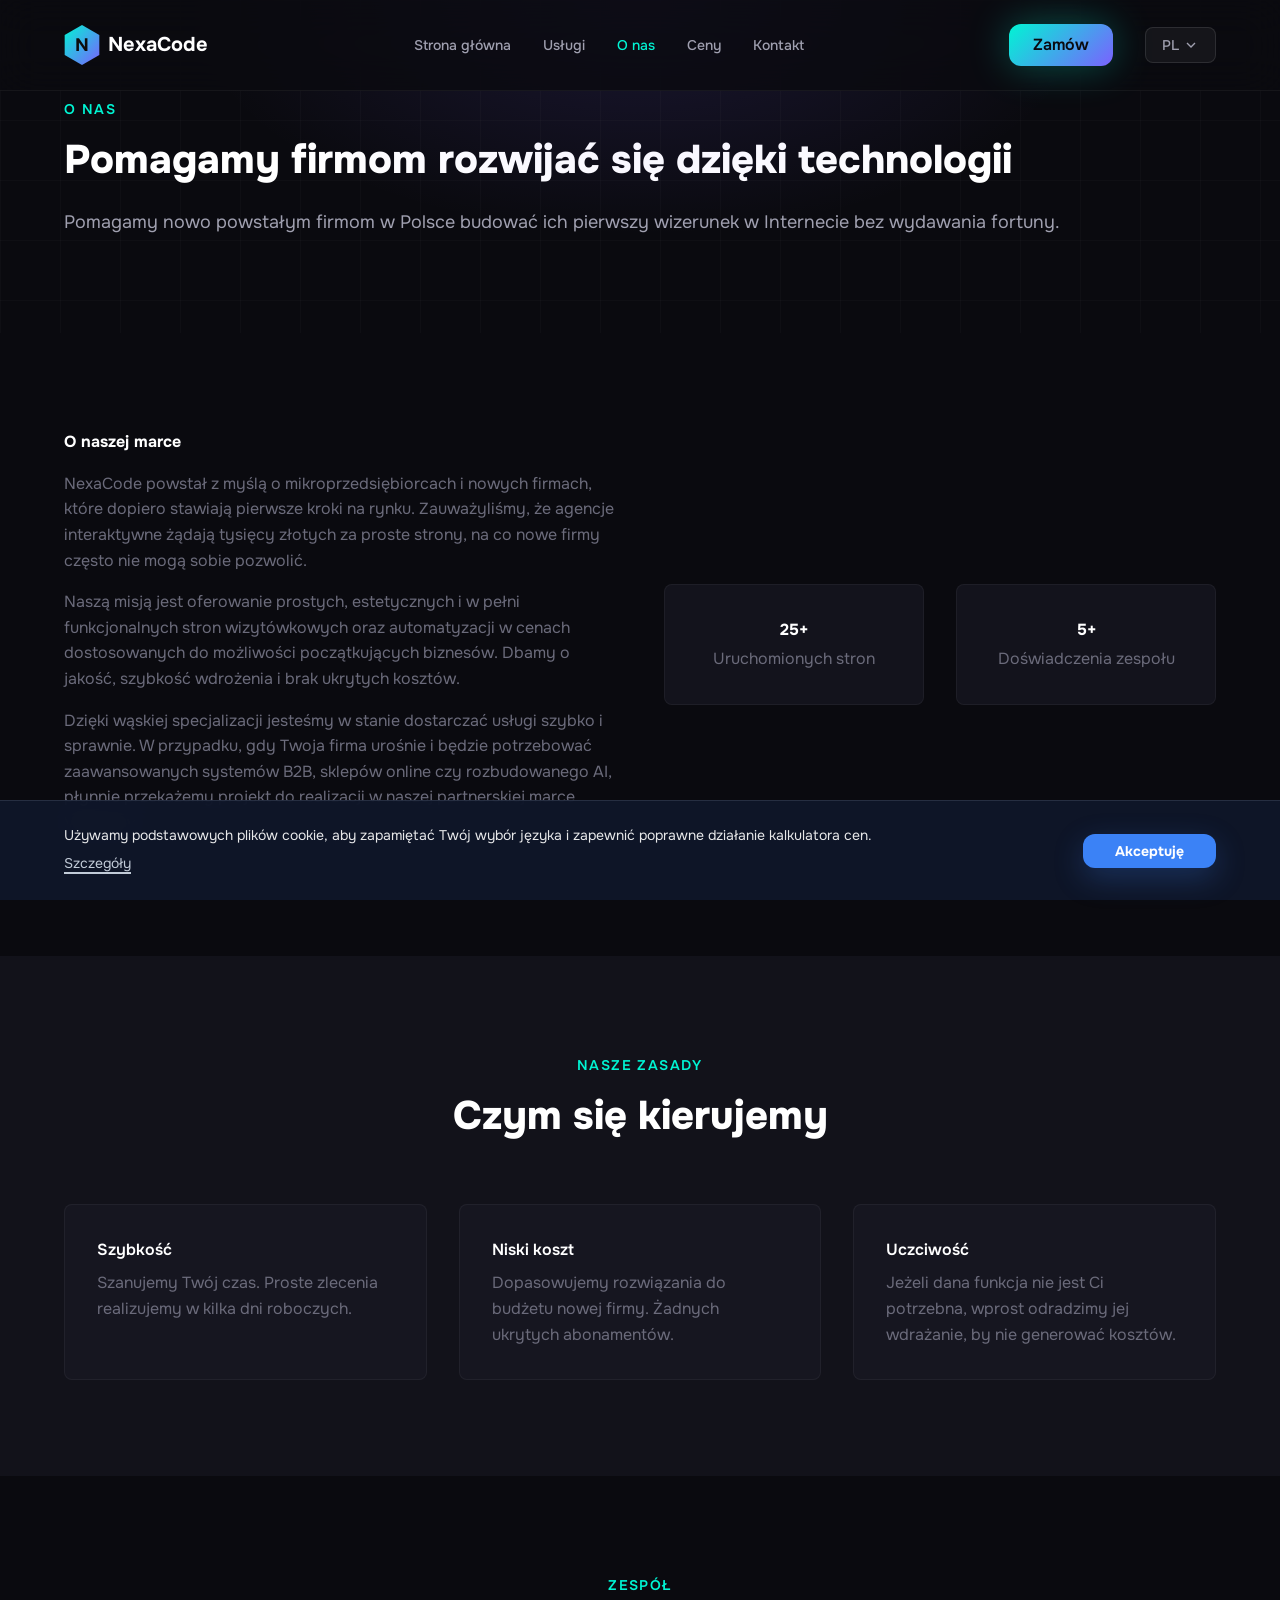
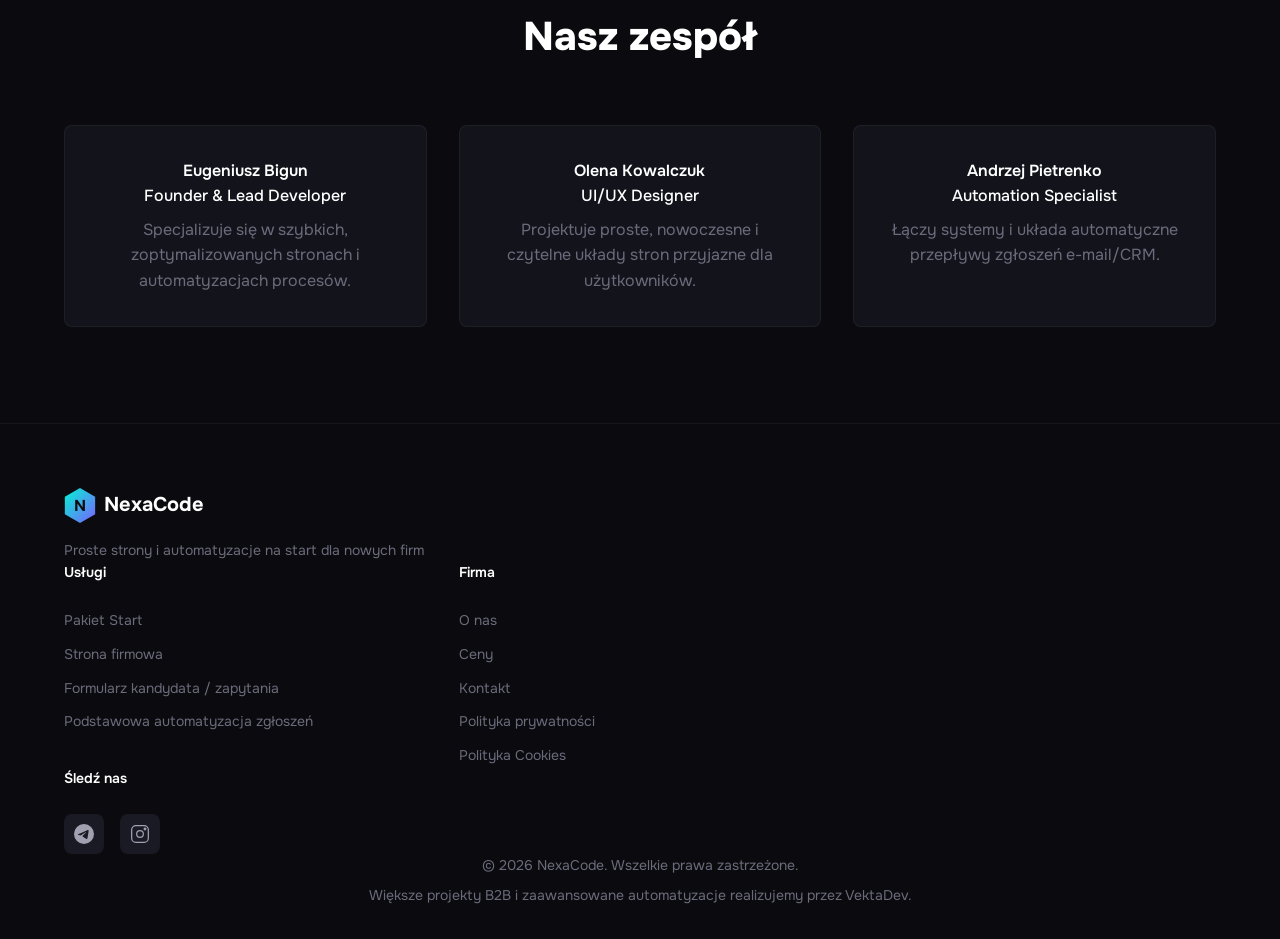
==== commit a2246737: "Refactor NexaCode to low-cost digital services brand for Polish small businesses" ====
--- a/about.html
+++ b/about.html
@@ -4,8 +4,9 @@
 <head>
     <meta charset="UTF-8">
     <meta name="viewport" content="width=device-width, initial-scale=1.0">
-    <title>O nas | NexaCode</title>
-    <meta name="description" content="Zespół NexaCode — profesjonaliści w tworzeniu stron, chatbotów i rozwiązań AI">
+    <title>NexaCode | O nas - Proste rozwiązania dla firm</title>
+    <meta name="description"
+        content="Poznaj naszą misję. Oferujemy proste strony internetowe i podstawowe automatyzacje dla nowych firm w Polsce.">
     <link rel="preconnect" href="https://fonts.googleapis.com">
     <link rel="preconnect" href="https://fonts.gstatic.com" crossorigin>
     <link href="https://fonts.googleapis.com/css2?family=Onest:wght@300;400;500;600;700;800&display=swap"
@@ -51,9 +52,9 @@
                         </svg>
                     </button>
                     <div class="lang-dropdown">
-                        <button class="lang-option lang-btn" data-lang="pl">🇵🇱 Polski</button>
-                        <button class="lang-option lang-btn" data-lang="uk">🇺🇦 Українська</button>
-                        <button class="lang-option lang-btn" data-lang="en">🇬🇧 English</button>
+                        <button class="lang-option lang-btn" data-lang="pl">🇵🇱 PL</button>
+                        <button class="lang-option lang-btn" data-lang="uk">🇺🇦 UA</button>
+                        <button class="lang-option lang-btn" data-lang="en">🇬🇧 EN</button>
                     </div>
                 </div>
             </div>
@@ -65,154 +66,70 @@
         </div>
     </header>
 
-    <!-- Page Hero -->
-    <section class="page-hero">
+    <!-- About Hero -->
+    <section class="about-hero">
         <div class="hero-bg">
             <div class="hero-gradient"></div>
             <div class="grid-pattern"></div>
-            <div class="blob-container">
-                <div class="blob blob-1"></div>
-                <div class="blob blob-2"></div>
-            </div>
-        </div>
-        <div class="container">
-            <div class="page-hero-content">
+        </div>
+        <div class="container">
+            <div class="about-hero-content">
                 <span class="section-label" data-i18n="about-page-title">O nas</span>
-                <h1 class="page-title" data-i18n="about-intro-title">Pomagamy firmom rozwijać się dzięki technologii
-                </h1>
-                <p class="page-description" data-i18n="about-page-description">Zespół profesjonalistów tworzących
-                    efektywne rozwiązania cyfrowe</p>
-            </div>
-        </div>
-    </section>
-
-    <!-- Story Section -->
+                <h1 class="page-title" data-i18n="about-intro-title">Pomagamy firmom rozwijać się dzięki technologii</h1>
+                <p class="page-description" data-i18n="about-page-description">Pomagamy nowo powstałym firmom w Polsce budować ich pierwszy wizerunek w Internecie bez wydawania fortuny.</p>
+            </div>
+        </div>
+    </section>
+
+    <!-- Our Story Section -->
     <section class="about-story">
         <div class="container">
-            <div class="story-grid">
+            <div class="story-grid" style="display: grid; grid-template-columns: 1fr 1fr; gap: var(--spacing-2xl); align-items: center;">
                 <div class="story-content">
-                    <h2 class="section-title" data-i18n="our-story">Nasza historia</h2>
-                    <p data-i18n="story-p1">
-                        NexaCode rozpoczął działalność jako małe studio web development w 2021 roku.
-                        Zawsze wierzyliśmy, że technologia powinna rozwiązywać rzeczywiste problemy biznesowe,
-                        a nie tworzyć nowe.
+                    <h2 class="story-title" data-i18n="our-story" style="font-size: var(--font-2xl); font-weight: 700; margin-bottom: var(--spacing-md);">Nasza historia</h2>
+                    <p data-i18n="story-p1" style="color: var(--color-text-muted); margin-bottom: var(--spacing-md); line-height: var(--lh-relaxed);">
+                        NexaCode powstał z myślą o mikroprzedsiębiorcach i nowych firmach, które dopiero stawiają pierwsze kroki na rynku. Zauważyliśmy, że agencje interaktywne żądają tysięcy złotych za proste strony, na co nowe firmy często nie mogą sobie pozwolić.
                     </p>
-                    <p data-i18n="story-p2">
-                        Wraz z pojawieniem się ChatGPT i innych narzędzi AI, byliśmy jednymi z pierwszych,
-                        którzy zaczęli wdrażać sztuczną inteligencję w projektach naszych klientów. Dziś
-                        specjalizujemy się w tworzeniu stron, chatbotów i rozwiązań AI.
+                    <p data-i18n="story-p2" style="color: var(--color-text-muted); margin-bottom: var(--spacing-md); line-height: var(--lh-relaxed);">
+                        Naszą misją jest oferowanie prostych, estetycznych i w pełni funkcjonalnych stron wizytówkowych oraz automatyzacji w cenach dostosowanych do możliwości początkujących biznesów. Dbamy o jakość, szybkość wdrożenia i brak ukrytych kosztów.
                     </p>
-                    <p data-i18n="story-p3">
-                        Nasza misja — udostępnienie zaawansowanych technologii firmom każdej wielkości.
-                        Wierzymy, że każda firma zasługuje na wysokiej jakości narzędzia cyfrowe.
+                    <p data-i18n="story-p3" style="color: var(--color-text-muted); line-height: var(--lh-relaxed);">
+                        Dzięki wąskiej specjalizacji jesteśmy w stanie dostarczać usługi szybko i sprawnie. W przypadku, gdy Twoja firma urośnie i będzie potrzebować zaawansowanych systemów B2B, sklepów online czy rozbudowanego AI, płynnie przekażemy projekt do realizacji w naszej partnerskiej marce VektaDev.
                     </p>
                 </div>
-                <div class="story-stats">
-                    <div class="story-stat">
-                        <span class="story-stat-number">50+</span>
-                        <span class="story-stat-label" data-i18n="completed-projects">Ukończonych projektów</span>
-                    </div>
-                    <div class="story-stat">
-                        <span class="story-stat-number">30+</span>
-                        <span class="story-stat-label" data-i18n="satisfied-clients">Zadowolonych klientów</span>
-                    </div>
-                    <div class="story-stat">
-                        <span class="story-stat-number">3+</span>
-                        <span class="story-stat-label" data-i18n="years-on-market">Lat na rynku</span>
-                    </div>
-                    <div class="story-stat">
-                        <span class="story-stat-number">98%</span>
-                        <span class="story-stat-label" data-i18n="positive-reviews">Pozytywnych opinii</span>
-                    </div>
-                </div>
-            </div>
-        </div>
-    </section>
-
-    <!-- Values Section -->
-    <section class="values">
+                <div class="story-stats" style="display: grid; grid-template-columns: 1fr 1fr; gap: var(--spacing-xl);">
+                    <div style="background: var(--color-bg-card); padding: var(--spacing-xl); border-radius: var(--radius-md); border: 1px solid rgba(255,255,255,0.05); text-align: center;">
+                        <span style="font-size: var(--font-3xl); font-weight: 700; color: var(--color-primary); display: block; margin-bottom: 4px;">25+</span>
+                        <span data-i18n="completed-projects" style="font-size: var(--font-xs); color: var(--color-text-muted);">Ukończonych projektów</span>
+                    </div>
+                    <div style="background: var(--color-bg-card); padding: var(--spacing-xl); border-radius: var(--radius-md); border: 1px solid rgba(255,255,255,0.05); text-align: center;">
+                        <span style="font-size: var(--font-3xl); font-weight: 700; color: var(--color-primary); display: block; margin-bottom: 4px;">5+</span>
+                        <span data-i18n="years-on-market" style="font-size: var(--font-xs); color: var(--color-text-muted);">Lat na rynku</span>
+                    </div>
+                </div>
+            </div>
+        </div>
+    </section>
+
+    <!-- Our Values -->
+    <section class="values alt-bg">
         <div class="container">
             <div class="section-header">
                 <span class="section-label" data-i18n="our-values-title">Nasze wartości</span>
                 <h2 class="section-title" data-i18n="principles-we-work-by">Zasady, którymi się kierujemy</h2>
             </div>
-            <div class="values-grid">
-                <div class="value-card">
-                    <div class="value-icon">
-                        <svg width="32" height="32" viewBox="0 0 24 24" fill="none" stroke="currentColor"
-                            stroke-width="1.5">
-                            <path d="M12 22c5.523 0 10-4.477 10-10S17.523 2 12 2 2 6.477 2 12s4.477 10 10 10z" />
-                            <path d="M12 6v6l4 2" />
-                        </svg>
-                    </div>
-                    <h3 class="value-title" data-i18n="speed">Szybkość</h3>
-                    <p class="value-description" data-i18n="speed-desc">Cenimy Twój czas. Pracujemy efektywnie i
-                        dotrzymujemy terminów.</p>
-                </div>
-                <div class="value-card">
-                    <div class="value-icon">
-                        <svg width="32" height="32" viewBox="0 0 24 24" fill="none" stroke="currentColor"
-                            stroke-width="1.5">
-                            <path d="M22 11.08V12a10 10 0 1 1-5.93-9.14" />
-                            <polyline points="22,4 12,14.01 9,11.01" />
-                        </svg>
-                    </div>
-                    <h3 class="value-title" data-i18n="value-2-title">Jakość</h3>
-                    <p class="value-description" data-i18n="value-2-description">Nie idziemy na kompromisy w kwestii
-                        jakości. Każdy projekt to nasza reputacja.</p>
-                </div>
-                <div class="value-card">
-                    <div class="value-icon">
-                        <svg width="32" height="32" viewBox="0 0 24 24" fill="none" stroke="currentColor"
-                            stroke-width="1.5">
-                            <path d="M17 21v-2a4 4 0 0 0-4-4H5a4 4 0 0 0-4 4v2" />
-                            <circle cx="9" cy="7" r="4" />
-                            <path d="M23 21v-2a4 4 0 0 0-3-3.87" />
-                            <path d="M16 3.13a4 4 0 0 1 0 7.75" />
-                        </svg>
-                    </div>
-                    <h3 class="value-title" data-i18n="partnership">Partnerstwo</h3>
-                    <p class="value-description" data-i18n="partnership-desc">Budujemy długoterminowe relacje z
-                        klientami, a nie jednorazowe transakcje.</p>
-                </div>
-                <div class="value-card">
-                    <div class="value-icon">
-                        <svg width="32" height="32" viewBox="0 0 24 24" fill="none" stroke="currentColor"
-                            stroke-width="1.5">
-                            <circle cx="12" cy="12" r="10" />
-                            <line x1="12" y1="16" x2="12" y2="12" />
-                            <line x1="12" y1="8" x2="12.01" y2="8" />
-                        </svg>
-                    </div>
-                    <h3 class="value-title" data-i18n="value-4-title">Przejrzystość</h3>
-                    <p class="value-description" data-i18n="value-4-description">Uczciwie mówimy o terminach, cenach i
-                        możliwych ryzykach.</p>
-                </div>
-                <div class="value-card">
-                    <div class="value-icon">
-                        <svg width="32" height="32" viewBox="0 0 24 24" fill="none" stroke="currentColor"
-                            stroke-width="1.5">
-                            <polygon
-                                points="12 2 15.09 8.26 22 9.27 17 14.14 18.18 21.02 12 17.77 5.82 21.02 7 14.14 2 9.27 8.91 8.26 12 2" />
-                        </svg>
-                    </div>
-                    <h3 class="value-title" data-i18n="value-1-title">Innowacja</h3>
-                    <p class="value-description" data-i18n="value-1-description">Stale poznajemy nowe technologie i
-                        wdrażamy je w projektach.</p>
-                </div>
-                <div class="value-card">
-                    <div class="value-icon">
-                        <svg width="32" height="32" viewBox="0 0 24 24" fill="none" stroke="currentColor"
-                            stroke-width="1.5">
-                            <path
-                                d="M21 16V8a2 2 0 0 0-1-1.73l-7-4a2 2 0 0 0-2 0l-7 4A2 2 0 0 0 3 8v8a2 2 0 0 0 1 1.73l7 4a2 2 0 0 0 2 0l7-4A2 2 0 0 0 21 16z" />
-                            <polyline points="3.27,6.96 12,12.01 20.73,6.96" />
-                            <line x1="12" y1="22.08" x2="12" y2="12" />
-                        </svg>
-                    </div>
-                    <h3 class="value-title" data-i18n="result">Wynik</h3>
-                    <p class="value-description" data-i18n="result-desc">Skupiamy się na wynikach biznesowych, a nie na
-                        liczbie godzin.</p>
+            <div style="display: grid; grid-template-columns: repeat(auto-fit, minmax(250px, 1fr)); gap: var(--spacing-xl);">
+                <div style="background: var(--color-bg-card); padding: var(--spacing-xl); border-radius: var(--radius-md); border: 1px solid rgba(255,255,255,0.05);">
+                    <h4 data-i18n="speed" style="font-size: var(--font-lg); font-weight: 600; margin-bottom: var(--spacing-sm); color: var(--color-text-primary);">Szybkość</h4>
+                    <p data-i18n="speed-desc" style="color: var(--color-text-muted); font-size: var(--font-sm);">Cenimy Twój czas. Pracujemy efektywnie i dotrzymujemy terminów.</p>
+                </div>
+                <div style="background: var(--color-bg-card); padding: var(--spacing-xl); border-radius: var(--radius-md); border: 1px solid rgba(255,255,255,0.05);">
+                    <h4 data-i18n="value-2-title" style="font-size: var(--font-lg); font-weight: 600; margin-bottom: var(--spacing-sm); color: var(--color-text-primary);">Niski koszt</h4>
+                    <p data-i18n="value-2-description" style="color: var(--color-text-muted); font-size: var(--font-sm);">Dopasowujemy rozwiązania do budżetu nowej firmy. Żadnych ukrytych abonamentów.</p>
+                </div>
+                <div style="background: var(--color-bg-card); padding: var(--spacing-xl); border-radius: var(--radius-md); border: 1px solid rgba(255,255,255,0.05);">
+                    <h4 data-i18n="partnership" style="font-size: var(--font-lg); font-weight: 600; margin-bottom: var(--spacing-sm); color: var(--color-text-primary);">Uczciwość</h4>
+                    <p data-i18n="partnership-desc" style="color: var(--color-text-muted); font-size: var(--font-sm);">Jeżeli dana funkcja nie jest Ci potrzebna, wprost odradzimy jej wdrażanie, by nie generować kosztów.</p>
                 </div>
             </div>
         </div>
@@ -225,107 +142,22 @@
                 <span class="section-label" data-i18n="team">Zespół</span>
                 <h2 class="section-title" data-i18n="our-team-title">Ludzie, którzy tworzą Twoje projekty</h2>
             </div>
-            <div class="team-grid">
-                <div class="team-member">
-                    <div class="member-avatar">
-                        <span>EB</span>
-                    </div>
-                    <h3 class="member-name" data-i18n="team-member-1-name">Eugeniusz Bigun</h3>
-                    <p class="member-role" data-i18n="team-member-1-position">Founder & Lead Developer</p>
-                    <p class="member-bio" data-i18n="team-member-1-description">Ponad 5 lat doświadczenia w web
-                        development. Specjalizacja w React, Node.js i integracji AI.</p>
-                </div>
-                <div class="team-member">
-                    <div class="member-avatar">
-                        <span>OK</span>
-                    </div>
-                    <h3 class="member-name" data-i18n="team-member-2-name">Olena Kowalczuk</h3>
-                    <p class="member-role" data-i18n="team-member-2-position">UI/UX Designer</p>
-                    <p class="member-bio" data-i18n="team-member-2-description">Tworzy interfejsy, które kochają
-                        użytkownicy. 4 lata doświadczenia w design produktowym.</p>
-                </div>
-                <div class="team-member">
-                    <div class="member-avatar">
-                        <span>AP</span>
-                    </div>
-                    <h3 class="member-name" data-i18n="team-member-3-name">Andrij Petrenko</h3>
-                    <p class="member-role" data-i18n="team-member-3-position">Backend Developer</p>
-                    <p class="member-bio" data-i18n="team-member-3-description">Ekspert od Python i AI. Tworzy złożone
-                        integracje i chatboty.</p>
-                </div>
-            </div>
-        </div>
-    </section>
-
-    <!-- Technologies Section -->
-    <section class="technologies">
-        <div class="container">
-            <div class="section-header">
-                <span class="section-label" data-i18n="technologies">Technologie</span>
-                <h2 class="section-title" data-i18n="our-tech-title">Narzędzia, których używamy</h2>
-            </div>
-            <div class="tech-grid">
-                <div class="tech-category">
-                    <h3>Frontend</h3>
-                    <div class="tech-list">
-                        <span class="tech-item">React 19.2</span>
-                        <span class="tech-item">Next.js 16</span>
-                        <span class="tech-item">TypeScript 5.9</span>
-                        <span class="tech-item">Tailwind CSS 4.1</span>
-                    </div>
-                </div>
-                <div class="tech-category">
-                    <h3>Backend</h3>
-                    <div class="tech-list">
-                        <span class="tech-item">Node.js 24 LTS</span>
-                        <span class="tech-item">Python 3.14</span>
-                        <span class="tech-item">PostgreSQL 18</span>
-                        <span class="tech-item">MongoDB 8.2</span>
-                    </div>
-                </div>
-                <div class="tech-category">
-                    <h3 data-i18n="ai-and-bots">AI & Boty</h3>
-                    <div class="tech-list">
-                        <span class="tech-item">OpenAI GPT-4o</span>
-                        <span class="tech-item">Claude Opus 4.5</span>
-                        <span class="tech-item">Telegram Bot API 8.0</span>
-                        <span class="tech-item">LangChain 1.2</span>
-                    </div>
-                </div>
-                <div class="tech-category">
-                    <h3 data-i18n="infrastructure">Infrastruktura</h3>
-                    <div class="tech-list">
-                        <span class="tech-item">Vercel</span>
-                        <span class="tech-item">AWS</span>
-                        <span class="tech-item">Docker 29</span>
-                        <span class="tech-item">GitHub</span>
-                    </div>
-                </div>
-                <div class="tech-category">
-                    <h3 data-i18n="mobile-apps">Mobile</h3>
-                    <div class="tech-list">
-                        <span class="tech-item">React Native 0.83</span>
-                        <span class="tech-item">Flutter 3.38</span>
-                        <span class="tech-item">Expo 52</span>
-                    </div>
-                </div>
-            </div>
-        </div>
-    </section>
-
-    <!-- CTA Section -->
-    <section class="cta">
-        <div class="container">
-            <div class="cta-content">
-                <h2 class="cta-title" data-i18n="ready-to-work-title">Gotowi do współpracy?</h2>
-                <p class="cta-description" data-i18n="ready-to-work-description">Opowiedz nam o swoim projekcie — z
-                    przyjemnością pomożemy</p>
-                <a href="contact.html" class="btn btn-primary btn-lg">
-                    <span data-i18n="contact-us-cta">Skontaktuj się z nami</span>
-                    <svg width="20" height="20" viewBox="0 0 24 24" fill="none" stroke="currentColor" stroke-width="2">
-                        <path d="M5 12h14M12 5l7 7-7 7" />
-                    </svg>
-                </a>
+            <div style="display: grid; grid-template-columns: repeat(auto-fit, minmax(280px, 1fr)); gap: var(--spacing-xl);">
+                <div style="background: var(--color-bg-card); padding: var(--spacing-xl); border-radius: var(--radius-md); border: 1px solid rgba(255,255,255,0.05); text-align: center;">
+                    <h3 data-i18n="team-member-1-name" style="font-size: var(--font-lg); font-weight: 600; color: var(--color-text-primary);">Eugeniusz Bigun</h3>
+                    <span data-i18n="team-member-1-position" style="color: var(--color-primary); font-size: var(--font-xs); font-weight: 500; display: block; margin-bottom: var(--spacing-sm);">Founder & Lead Developer</span>
+                    <p data-i18n="team-member-1-description" style="color: var(--color-text-muted); font-size: var(--font-sm);">Specjalizuje się w szybkich, zoptymalizowanych stronach i automatyzacjach procesów.</p>
+                </div>
+                <div style="background: var(--color-bg-card); padding: var(--spacing-xl); border-radius: var(--radius-md); border: 1px solid rgba(255,255,255,0.05); text-align: center;">
+                    <h3 data-i18n="team-member-2-name" style="font-size: var(--font-lg); font-weight: 600; color: var(--color-text-primary);">Olena Kowalczuk</h3>
+                    <span data-i18n="team-member-2-position" style="color: var(--color-primary); font-size: var(--font-xs); font-weight: 500; display: block; margin-bottom: var(--spacing-sm);">UI/UX Designer</span>
+                    <p data-i18n="team-member-2-description" style="color: var(--color-text-muted); font-size: var(--font-sm);">Projektuje proste, nowoczesne i czytelne układy stron przyjazne dla użytkowników.</p>
+                </div>
+                <div style="background: var(--color-bg-card); padding: var(--spacing-xl); border-radius: var(--radius-md); border: 1px solid rgba(255,255,255,0.05); text-align: center;">
+                    <h3 data-i18n="team-member-3-name" style="font-size: var(--font-lg); font-weight: 600; color: var(--color-text-primary);">Andrzej Pietrenko</h3>
+                    <span data-i18n="team-member-3-position" style="color: var(--color-primary); font-size: var(--font-xs); font-weight: 500; display: block; margin-bottom: var(--spacing-sm);">Automation Specialist</span>
+                    <p data-i18n="team-member-3-description" style="color: var(--color-text-muted); font-size: var(--font-sm);">Łączy systemy i układa automatyczne przepływy zgłoszeń e-mail/CRM.</p>
+                </div>
             </div>
         </div>
     </section>
@@ -333,7 +165,7 @@
     <!-- Footer -->
     <footer class="footer">
         <div class="container">
-            <div class="footer-content">
+            <div class="footer-grid">
                 <div class="footer-brand">
                     <a href="index.html" class="logo">
                         <svg class="logo-icon-svg" width="32" height="35" viewBox="0 0 36 40" fill="none">
@@ -349,31 +181,16 @@
                         </svg>
                         <span class="logo-text">NexaCode</span>
                     </a>
-                    <p class="footer-description" data-i18n="footer-tagline">Tworzymy cyfrowe rozwiązania dla biznesu
-                    </p>
+                    <p class="footer-description" data-i18n="footer-tagline">Proste strony i automatyzacje na start dla nowych firm</p>
                 </div>
                 <div class="footer-links">
                     <div class="footer-column">
                         <h4 data-i18n="footer-services-heading">Usługi</h4>
                         <ul>
-                            <li><a href="services.html#websites" data-i18n="websites-title">Strony internetowe</a></li>
-                            <li><a href="services.html#chatbots" data-i18n="chatbots-title">Chatboty</a></li>
-                            <li><a href="services.html#ai" data-i18n="ai-solutions-title">Rozwiązania AI</a></li>
-                            <li><a href="services.html#automation" data-i18n="automation-title">Automatyzacja</a></li>
-                            <li><a href="services.html#mobile-apps" data-i18n="mobile-apps-title">Aplikacje mobilne</a>
-                            </li>
-                            <li><a href="services.html#ecommerce" data-i18n="ecommerce-title">E-commerce</a></li>
-                        </ul>
-                    </div>
-                    <div class="footer-column">
-                        <h4 data-i18n="footer-more-services">Więcej usług</h4>
-                        <ul>
-                            <li><a href="services.html#analytics" data-i18n="analytics-title">Analityka</a></li>
-                            <li><a href="services.html#security" data-i18n="security-title">Cyberbezpieczeństwo</a></li>
-                            <li><a href="services.html#marketing" data-i18n="marketing-title">Digital Marketing</a></li>
-                            <li><a href="services.html#design" data-i18n="design-title">UX/UI Design</a></li>
-                            <li><a href="services.html#support" data-i18n="support-title">Wsparcie techniczne</a></li>
-                            <li><a href="services.html#consulting" data-i18n="consulting-title">Szkolenia</a></li>
+                            <li><a href="services.html#start" data-i18n="service-start-title">Pakiet Start</a></li>
+                            <li><a href="services.html#company" data-i18n="service-company-title">Strona firmowa</a></li>
+                            <li><a href="services.html#form" data-i18n="service-form-title">Formularz kandydata / zapytania</a></li>
+                            <li><a href="services.html#auto" data-i18n="service-auto-title">Podstawowa automatyzacja zgłoszeń</a></li>
                         </ul>
                     </div>
                     <div class="footer-column">
@@ -404,17 +221,14 @@
                                 <circle cx="18" cy="6" r="1" />
                             </svg>
                         </a>
-                        <a href="#" class="social-link" aria-label="LinkedIn">
-                            <svg width="20" height="20" viewBox="0 0 24 24" fill="currentColor">
-                                <path
-                                    d="M20.447 20.452h-3.554v-5.569c0-1.328-.027-3.037-1.852-3.037-1.853 0-2.136 1.445-2.136 2.939v5.667H9.351V9h3.414v1.561h.046c.477-.9 1.637-1.85 3.37-1.85 3.601 0 4.267 2.37 4.267 5.455v6.286zM5.337 7.433c-1.144 0-2.063-.926-2.063-2.065 0-1.138.92-2.063 2.063-2.063 1.14 0 2.064.925 2.064 2.063 0 1.139-.925 2.065-2.064 2.065zm1.782 13.019H3.555V9h3.564v11.452zM22.225 0H1.771C.792 0 0 .774 0 1.729v20.542C0 23.227.792 24 1.771 24h20.451C23.2 24 24 23.227 24 22.271V1.729C24 .774 23.2 0 22.222 0h.003z" />
-                            </svg>
-                        </a>
                     </div>
                 </div>
             </div>
             <div class="footer-bottom">
-                <p data-i18n="footer-copyright">© 2025 NexaCode. Wszystkie prawa zastrzeżone.</p>
+                <p data-i18n="footer-copyright">© 2026 NexaCode. Wszelkie prawa zastrzeżone.</p>
+                <p class="footer-note" data-i18n="footer-b2b-note" style="margin-top: 8px; font-size: var(--font-xs); color: var(--color-text-muted);">
+                    Większe projekty B2B i zaawansowane automatyzacje realizujemy przez VektaDev.
+                </p>
             </div>
         </div>
     </footer>
@@ -431,17 +245,12 @@
                 <li><a href="privacy-policy.html" data-i18n="privacy-policy">Polityka prywatności</a></li>
                 <li><a href="cookies-policy.html" data-i18n="cookies-page-title">Polityka Cookies</a></li>
             </ul>
-            <a href="contact.html" class="btn btn-primary btn-block" data-i18n="order-button">Zamów</a>
-            <div class="mobile-lang-switcher">
-                <button class="lang-btn" data-lang="pl">🇵🇱 PL</button>
-                <button class="lang-btn" data-lang="uk">🇺🇦 UA</button>
-                <button class="lang-btn" data-lang="en">🇬🇧 EN</button>
-            </div>
         </nav>
     </div>
 
+    <!-- Scripts -->
     <script src="translations.js"></script>
     <script src="script.js"></script>
 </body>
 
-</html>+</html>
--- a/styles.css
+++ b/styles.css
@@ -17,14 +17,14 @@
 }
 
 :root {
-    
+
     --gradient-primary: linear-gradient(135deg, #00f5d4 0%, #7b61ff 100%);
     --gradient-secondary: linear-gradient(135deg, #7b61ff 0%, #ff6b6b 100%);
     --gradient-bg: radial-gradient(ellipse at 50% 0%, rgba(123, 97, 255, 0.15) 0%, transparent 50%);
-    
+
     /* Typography */
     --font-family: 'Onest', -apple-system, BlinkMacSystemFont, 'Segoe UI', sans-serif;
-    
+
     --font-size-xs: 0.75rem;
     --font-size-sm: 0.875rem;
     --font-size-base: 1rem;
@@ -35,7 +35,7 @@
     --font-size-4xl: 2.5rem;
     --font-size-5xl: 3.5rem;
     --font-size-6xl: 4.5rem;
-    
+
     /* Spacing */
     --spacing-xs: 0.25rem;
     --spacing-sm: 0.5rem;
@@ -45,7 +45,7 @@
     --spacing-2xl: 3rem;
     --spacing-3xl: 4rem;
     --spacing-4xl: 6rem;
-    
+
     /* Border Radius */
     --radius-sm: 0.375rem;
     --radius-md: 0.5rem;
@@ -53,7 +53,7 @@
     --radius-xl: 1rem;
     --radius-2xl: 1.5rem;
     --radius-full: 9999px;
-    
+
     /* Shadows */
     --shadow-sm: 0 1px 2px rgba(0, 0, 0, 0.3);
     --shadow-md: 0 4px 6px rgba(0, 0, 0, 0.3);
@@ -61,19 +61,21 @@
     --shadow-xl: 0 20px 25px rgba(0, 0, 0, 0.3);
     --shadow-glow: 0 0 40px rgba(0, 245, 212, 0.3);
     --shadow-glow-purple: 0 0 40px rgba(123, 97, 255, 0.3);
-    
+
     /* Transitions */
     --transition-fast: 0.15s ease;
     --transition-base: 0.3s ease;
     --transition-slow: 0.5s ease;
-    
+
     /* Container */
     --container-max-width: 1200px;
     --container-padding: 1.5rem;
 }
 
 /* ===== Reset & Base ===== */
-*, *::before, *::after {
+*,
+*::before,
+*::after {
     margin: 0;
     padding: 0;
     box-sizing: border-box;
@@ -101,7 +103,8 @@
     transition: color var(--transition-fast);
 }
 
-ul, ol {
+ul,
+ol {
     list-style: none;
 }
 
@@ -111,7 +114,10 @@
     display: block;
 }
 
-button, input, textarea, select {
+button,
+input,
+textarea,
+select {
     font-family: inherit;
     font-size: inherit;
     color: inherit;
@@ -350,15 +356,20 @@
 }
 
 @keyframes blobFloat {
-    0%, 100% {
+
+    0%,
+    100% {
         transform: translate(0, 0) scale(1);
     }
+
     25% {
         transform: translate(30px, -30px) scale(1.05);
     }
+
     50% {
         transform: translate(-20px, 20px) scale(0.95);
     }
+
     75% {
         transform: translate(20px, 10px) scale(1.02);
     }
@@ -368,7 +379,7 @@
 .grid-pattern {
     position: absolute;
     inset: 0;
-    background-image: 
+    background-image:
         linear-gradient(rgba(255, 255, 255, 0.02) 1px, transparent 1px),
         linear-gradient(90deg, rgba(255, 255, 255, 0.02) 1px, transparent 1px);
     background-size: 60px 60px;
@@ -393,38 +404,120 @@
     animation: particleFloat 8s ease-in-out infinite;
 }
 
-.particle:nth-child(1) { left: 10%; animation-delay: 0s; }
-.particle:nth-child(2) { left: 20%; animation-delay: 1s; }
-.particle:nth-child(3) { left: 30%; animation-delay: 2s; }
-.particle:nth-child(4) { left: 40%; animation-delay: 3s; }
-.particle:nth-child(5) { left: 50%; animation-delay: 4s; }
-.particle:nth-child(6) { left: 60%; animation-delay: 5s; }
-.particle:nth-child(7) { left: 70%; animation-delay: 6s; }
-.particle:nth-child(8) { left: 80%; animation-delay: 7s; }
-.particle:nth-child(9) { left: 90%; animation-delay: 0.5s; }
-.particle:nth-child(10) { left: 15%; animation-delay: 1.5s; }
-.particle:nth-child(11) { left: 25%; animation-delay: 2.5s; }
-.particle:nth-child(12) { left: 35%; animation-delay: 3.5s; }
-.particle:nth-child(13) { left: 45%; animation-delay: 4.5s; }
-.particle:nth-child(14) { left: 55%; animation-delay: 5.5s; }
-.particle:nth-child(15) { left: 65%; animation-delay: 6.5s; }
-.particle:nth-child(16) { left: 75%; animation-delay: 7.5s; }
-.particle:nth-child(17) { left: 85%; animation-delay: 0.2s; }
-.particle:nth-child(18) { left: 95%; animation-delay: 1.2s; }
-.particle:nth-child(19) { left: 5%; animation-delay: 2.2s; }
-.particle:nth-child(20) { left: 12%; animation-delay: 3.2s; }
+.particle:nth-child(1) {
+    left: 10%;
+    animation-delay: 0s;
+}
+
+.particle:nth-child(2) {
+    left: 20%;
+    animation-delay: 1s;
+}
+
+.particle:nth-child(3) {
+    left: 30%;
+    animation-delay: 2s;
+}
+
+.particle:nth-child(4) {
+    left: 40%;
+    animation-delay: 3s;
+}
+
+.particle:nth-child(5) {
+    left: 50%;
+    animation-delay: 4s;
+}
+
+.particle:nth-child(6) {
+    left: 60%;
+    animation-delay: 5s;
+}
+
+.particle:nth-child(7) {
+    left: 70%;
+    animation-delay: 6s;
+}
+
+.particle:nth-child(8) {
+    left: 80%;
+    animation-delay: 7s;
+}
+
+.particle:nth-child(9) {
+    left: 90%;
+    animation-delay: 0.5s;
+}
+
+.particle:nth-child(10) {
+    left: 15%;
+    animation-delay: 1.5s;
+}
+
+.particle:nth-child(11) {
+    left: 25%;
+    animation-delay: 2.5s;
+}
+
+.particle:nth-child(12) {
+    left: 35%;
+    animation-delay: 3.5s;
+}
+
+.particle:nth-child(13) {
+    left: 45%;
+    animation-delay: 4.5s;
+}
+
+.particle:nth-child(14) {
+    left: 55%;
+    animation-delay: 5.5s;
+}
+
+.particle:nth-child(15) {
+    left: 65%;
+    animation-delay: 6.5s;
+}
+
+.particle:nth-child(16) {
+    left: 75%;
+    animation-delay: 7.5s;
+}
+
+.particle:nth-child(17) {
+    left: 85%;
+    animation-delay: 0.2s;
+}
+
+.particle:nth-child(18) {
+    left: 95%;
+    animation-delay: 1.2s;
+}
+
+.particle:nth-child(19) {
+    left: 5%;
+    animation-delay: 2.2s;
+}
+
+.particle:nth-child(20) {
+    left: 12%;
+    animation-delay: 3.2s;
+}
 
 @keyframes particleFloat {
     0% {
         opacity: 0;
         transform: translateY(100vh) scale(0);
     }
+
     10% {
         opacity: 0.6;
     }
+
     90% {
         opacity: 0.6;
     }
+
     100% {
         opacity: 0;
         transform: translateY(-100px) scale(1);
@@ -467,7 +560,7 @@
 .hero-grid {
     position: absolute;
     inset: 0;
-    background-image: 
+    background-image:
         linear-gradient(rgba(255, 255, 255, 0.02) 1px, transparent 1px),
         linear-gradient(90deg, rgba(255, 255, 255, 0.02) 1px, transparent 1px);
     background-size: 60px 60px;
@@ -487,8 +580,17 @@
 }
 
 @keyframes pulse {
-    0%, 100% { opacity: 0.5; transform: translateX(-50%) scale(1); }
-    50% { opacity: 0.8; transform: translateX(-50%) scale(1.1); }
+
+    0%,
+    100% {
+        opacity: 0.5;
+        transform: translateX(-50%) scale(1);
+    }
+
+    50% {
+        opacity: 0.8;
+        transform: translateX(-50%) scale(1.1);
+    }
 }
 
 .hero-content {
@@ -525,8 +627,15 @@
 }
 
 @keyframes blink {
-    0%, 100% { opacity: 1; }
-    50% { opacity: 0.3; }
+
+    0%,
+    100% {
+        opacity: 1;
+    }
+
+    50% {
+        opacity: 0.3;
+    }
 }
 
 .hero-title {
@@ -638,8 +747,17 @@
 }
 
 @keyframes scrollBounce {
-    0%, 100% { transform: translateY(0); opacity: 1; }
-    50% { transform: translateY(12px); opacity: 0.3; }
+
+    0%,
+    100% {
+        transform: translateY(0);
+        opacity: 1;
+    }
+
+    50% {
+        transform: translateY(12px);
+        opacity: 0.3;
+    }
 }
 
 @keyframes fadeInUp {
@@ -647,6 +765,7 @@
         opacity: 0;
         transform: translateY(30px);
     }
+
     to {
         opacity: 1;
         transform: translateY(0);
@@ -654,8 +773,13 @@
 }
 
 @keyframes fadeIn {
-    from { opacity: 0; }
-    to { opacity: 1; }
+    from {
+        opacity: 0;
+    }
+
+    to {
+        opacity: 1;
+    }
 }
 
 /* ===== Section Styles ===== */
@@ -1345,37 +1469,37 @@
     :root {
         --spacing-4xl: 4rem;
     }
-    
+
     .nav,
     .header-cta {
         display: none;
     }
-    
+
     .mobile-menu-btn {
         display: flex;
     }
-    
+
     .lang-switcher {
         display: none;
     }
-    
+
     .hero-stats {
         flex-wrap: wrap;
         gap: var(--spacing-xl);
     }
-    
+
     .stat-divider {
         display: none;
     }
-    
+
     .contact-wrapper {
         grid-template-columns: 1fr;
     }
-    
+
     .contact-info {
         padding-right: 0;
     }
-    
+
     .footer-content {
         grid-template-columns: 1fr;
         text-align: center;
@@ -1395,7 +1519,7 @@
     .footer-column ul {
         align-items: center;
     }
-    
+
     .social-links {
         justify-content: center;
     }
@@ -1406,19 +1530,19 @@
         flex-direction: column;
         width: 100%;
     }
-    
+
     .hero-actions .btn {
         width: 100%;
     }
-    
+
     .pricing-grid {
         grid-template-columns: 1fr;
     }
-    
+
     .pricing-card.featured {
         transform: none;
     }
-    
+
     .pricing-card.featured:hover {
         transform: translateY(-8px);
     }
@@ -1850,7 +1974,7 @@
     direction: rtl;
 }
 
-.service-detail-grid.reverse > * {
+.service-detail-grid.reverse>* {
     direction: ltr;
 }
 
@@ -2181,8 +2305,13 @@
 }
 
 @keyframes orbit {
-    from { transform: translate(-50%, -50%) rotate(0deg); }
-    to { transform: translate(-50%, -50%) rotate(360deg); }
+    from {
+        transform: translate(-50%, -50%) rotate(0deg);
+    }
+
+    to {
+        transform: translate(-50%, -50%) rotate(360deg);
+    }
 }
 
 .ai-stats {
@@ -2680,30 +2809,31 @@
 
 /* Responsive for new styles */
 @media (max-width: 1024px) {
+
     .why-us-grid,
     .story-grid,
     .service-detail-grid {
         grid-template-columns: 1fr;
     }
-    
+
     .service-detail-grid.reverse {
         direction: ltr;
     }
-    
+
     .why-us-image {
         order: -1;
     }
-    
+
     .process-steps {
         grid-template-columns: repeat(2, 1fr);
     }
-    
+
     .testimonials-grid,
     .values-grid,
     .team-grid {
         grid-template-columns: repeat(2, 1fr);
     }
-    
+
     .tech-grid {
         grid-template-columns: repeat(2, 1fr);
     }
@@ -2713,38 +2843,38 @@
     .process-steps {
         grid-template-columns: 1fr;
     }
-    
+
     .testimonials-grid,
     .values-grid,
     .team-grid,
     .faq-grid {
         grid-template-columns: 1fr;
     }
-    
+
     .tech-grid {
         grid-template-columns: 1fr;
     }
-    
+
     .contact-page .contact-wrapper {
         grid-template-columns: 1fr;
     }
-    
+
     .form-row {
         grid-template-columns: 1fr;
     }
-    
+
     .story-stats {
         grid-template-columns: repeat(2, 1fr);
     }
-    
+
     .social-links-large {
         flex-direction: column;
     }
-    
+
     .cta-actions {
         flex-direction: column;
     }
-    
+
     .cta-actions .btn {
         width: 100%;
     }
@@ -2949,8 +3079,15 @@
 }
 
 @keyframes pulse {
-    0%, 100% { transform: scale(1); }
-    50% { transform: scale(1.1); }
+
+    0%,
+    100% {
+        transform: scale(1);
+    }
+
+    50% {
+        transform: scale(1.1);
+    }
 }
 
 .security-checks {
@@ -3098,15 +3235,41 @@
     animation: wave 1s ease-in-out infinite;
 }
 
-.voice-waves .wave:nth-child(1) { height: 40px; animation-delay: 0s; }
-.voice-waves .wave:nth-child(2) { height: 70px; animation-delay: 0.1s; }
-.voice-waves .wave:nth-child(3) { height: 100px; animation-delay: 0.2s; }
-.voice-waves .wave:nth-child(4) { height: 70px; animation-delay: 0.3s; }
-.voice-waves .wave:nth-child(5) { height: 40px; animation-delay: 0.4s; }
+.voice-waves .wave:nth-child(1) {
+    height: 40px;
+    animation-delay: 0s;
+}
+
+.voice-waves .wave:nth-child(2) {
+    height: 70px;
+    animation-delay: 0.1s;
+}
+
+.voice-waves .wave:nth-child(3) {
+    height: 100px;
+    animation-delay: 0.2s;
+}
+
+.voice-waves .wave:nth-child(4) {
+    height: 70px;
+    animation-delay: 0.3s;
+}
+
+.voice-waves .wave:nth-child(5) {
+    height: 40px;
+    animation-delay: 0.4s;
+}
 
 @keyframes wave {
-    0%, 100% { transform: scaleY(0.5); }
-    50% { transform: scaleY(1); }
+
+    0%,
+    100% {
+        transform: scaleY(0.5);
+    }
+
+    50% {
+        transform: scaleY(1);
+    }
 }
 
 .voice-text {
@@ -3116,8 +3279,15 @@
 }
 
 @keyframes blink {
-    0%, 100% { opacity: 1; }
-    50% { opacity: 0.5; }
+
+    0%,
+    100% {
+        opacity: 1;
+    }
+
+    50% {
+        opacity: 0.5;
+    }
 }
 
 /* Video Mockup */
@@ -3209,8 +3379,15 @@
 }
 
 @keyframes glow {
-    0%, 100% { box-shadow: 0 0 5px var(--color-accent-primary); }
-    50% { box-shadow: 0 0 20px var(--color-accent-primary); }
+
+    0%,
+    100% {
+        box-shadow: 0 0 5px var(--color-accent-primary);
+    }
+
+    50% {
+        box-shadow: 0 0 20px var(--color-accent-primary);
+    }
 }
 
 .uptime-bar {
@@ -3684,12 +3861,12 @@
     background: var(--color-bg-card-hover);
 }
 
-.calculator-option input:checked + .option-card {
+.calculator-option input:checked+.option-card {
     border-color: var(--color-accent-primary);
     background: rgba(0, 245, 212, 0.1);
 }
 
-.calculator-option input:checked + .option-card .option-check {
+.calculator-option input:checked+.option-card .option-check {
     opacity: 1;
     transform: scale(1);
 }
@@ -4096,6 +4273,7 @@
         opacity: 0;
         transform: translateY(20px);
     }
+
     to {
         opacity: 1;
         transform: translateY(0);
@@ -4202,13 +4380,29 @@
     animation: typingBounce 1.4s infinite both;
 }
 
-.typing-dot:nth-child(1) { animation-delay: 0s; }
-.typing-dot:nth-child(2) { animation-delay: 0.2s; }
-.typing-dot:nth-child(3) { animation-delay: 0.4s; }
+.typing-dot:nth-child(1) {
+    animation-delay: 0s;
+}
+
+.typing-dot:nth-child(2) {
+    animation-delay: 0.2s;
+}
+
+.typing-dot:nth-child(3) {
+    animation-delay: 0.4s;
+}
 
 @keyframes typingBounce {
-    0%, 80%, 100% { transform: translateY(0); }
-    40% { transform: translateY(-6px); }
+
+    0%,
+    80%,
+    100% {
+        transform: translateY(0);
+    }
+
+    40% {
+        transform: translateY(-6px);
+    }
 }
 
 .chatbot-quick-actions {
@@ -4734,7 +4928,8 @@
     background: var(--color-bg-secondary);
     border: 1px solid rgba(255, 255, 255, 0.1);
     border-radius: var(--radius-xl);
-    padding: var(--spacing-2xl);
+    padding: var(--spacing-2xl) var(--spacing-2xl) 40px;
+    height: min-content;
     text-align: center;
     transform: translateY(20px) scale(0.95);
     transition: transform var(--transition-base);
@@ -4860,3 +5055,109 @@
     margin-top: 3px;
     accent-color: var(--color-accent-primary);
 }
+
+/* ===== Cookie Banner ===== */
+.cookie-banner {
+    position: fixed;
+    bottom: 0;
+    left: 0;
+    right: 0;
+    z-index: 9999;
+    background: rgba(15, 23, 42, 0.95);
+    /* slate-900/95 */
+    backdrop-filter: blur(12px);
+    border-top: 1px solid rgba(148, 163, 184, 0.18);
+    padding: var(--spacing-lg) 0;
+    opacity: 0;
+    transform: translateY(16px);
+    pointer-events: none;
+    transition: opacity 0.2s ease, transform 0.2s ease;
+}
+
+.cookie-banner.is-visible {
+    opacity: 1;
+    transform: translateY(0);
+    pointer-events: auto;
+}
+
+.cookie-banner.is-hiding {
+    opacity: 0;
+    transform: translateY(16px);
+    pointer-events: none;
+}
+
+.cookie-banner-inner {
+    display: flex;
+    flex-direction: column;
+    gap: var(--spacing-md);
+    align-items: flex-start;
+    justify-content: space-between;
+}
+
+@media (min-width: 768px) {
+    .cookie-banner-inner {
+        flex-direction: row;
+        align-items: center;
+    }
+}
+
+.cookie-banner-copy {
+    flex: 1;
+    min-width: 0;
+    max-width: 900px;
+}
+
+.cookie-banner-text {
+    font-size: var(--font-size-sm);
+    color: rgba(255, 255, 255, 0.9);
+    line-height: 1.5;
+    margin-bottom: var(--spacing-xs);
+}
+
+.cookie-banner-settings {
+    display: inline-flex;
+    font-size: var(--font-size-sm);
+    color: rgba(203, 213, 225, 0.95);
+    text-decoration: underline;
+    text-decoration-thickness: 2px;
+    text-underline-offset: 4px;
+    transition: color var(--transition-fast), opacity var(--transition-fast);
+}
+
+.cookie-banner-settings:hover {
+    color: #60a5fa;
+}
+
+.cookie-banner-actions {
+    display: flex;
+    gap: var(--spacing-sm);
+    flex-wrap: wrap;
+}
+
+.btn-sm {
+    padding: var(--spacing-sm) var(--spacing-md);
+    font-size: var(--font-size-xs);
+}
+
+.cookie-banner-accept {
+    display: inline-flex;
+    align-items: center;
+    justify-content: center;
+    padding: var(--spacing-sm) var(--spacing-xl);
+    border-radius: var(--radius-lg);
+    font-weight: 700;
+    font-size: var(--font-size-sm);
+    background: #3b82f6;
+    /* blue-500 */
+    color: #ffffff;
+    box-shadow: 0 10px 30px rgba(59, 130, 246, 0.25);
+    transition: transform var(--transition-fast), background-color var(--transition-fast), box-shadow var(--transition-fast);
+    white-space: nowrap;
+}
+
+.cookie-banner-accept:hover {
+    background: #2563eb;
+    /* blue-600 */
+    transform: translateY(-1px);
+    box-shadow: 0 12px 40px rgba(59, 130, 246, 0.35);
+}
